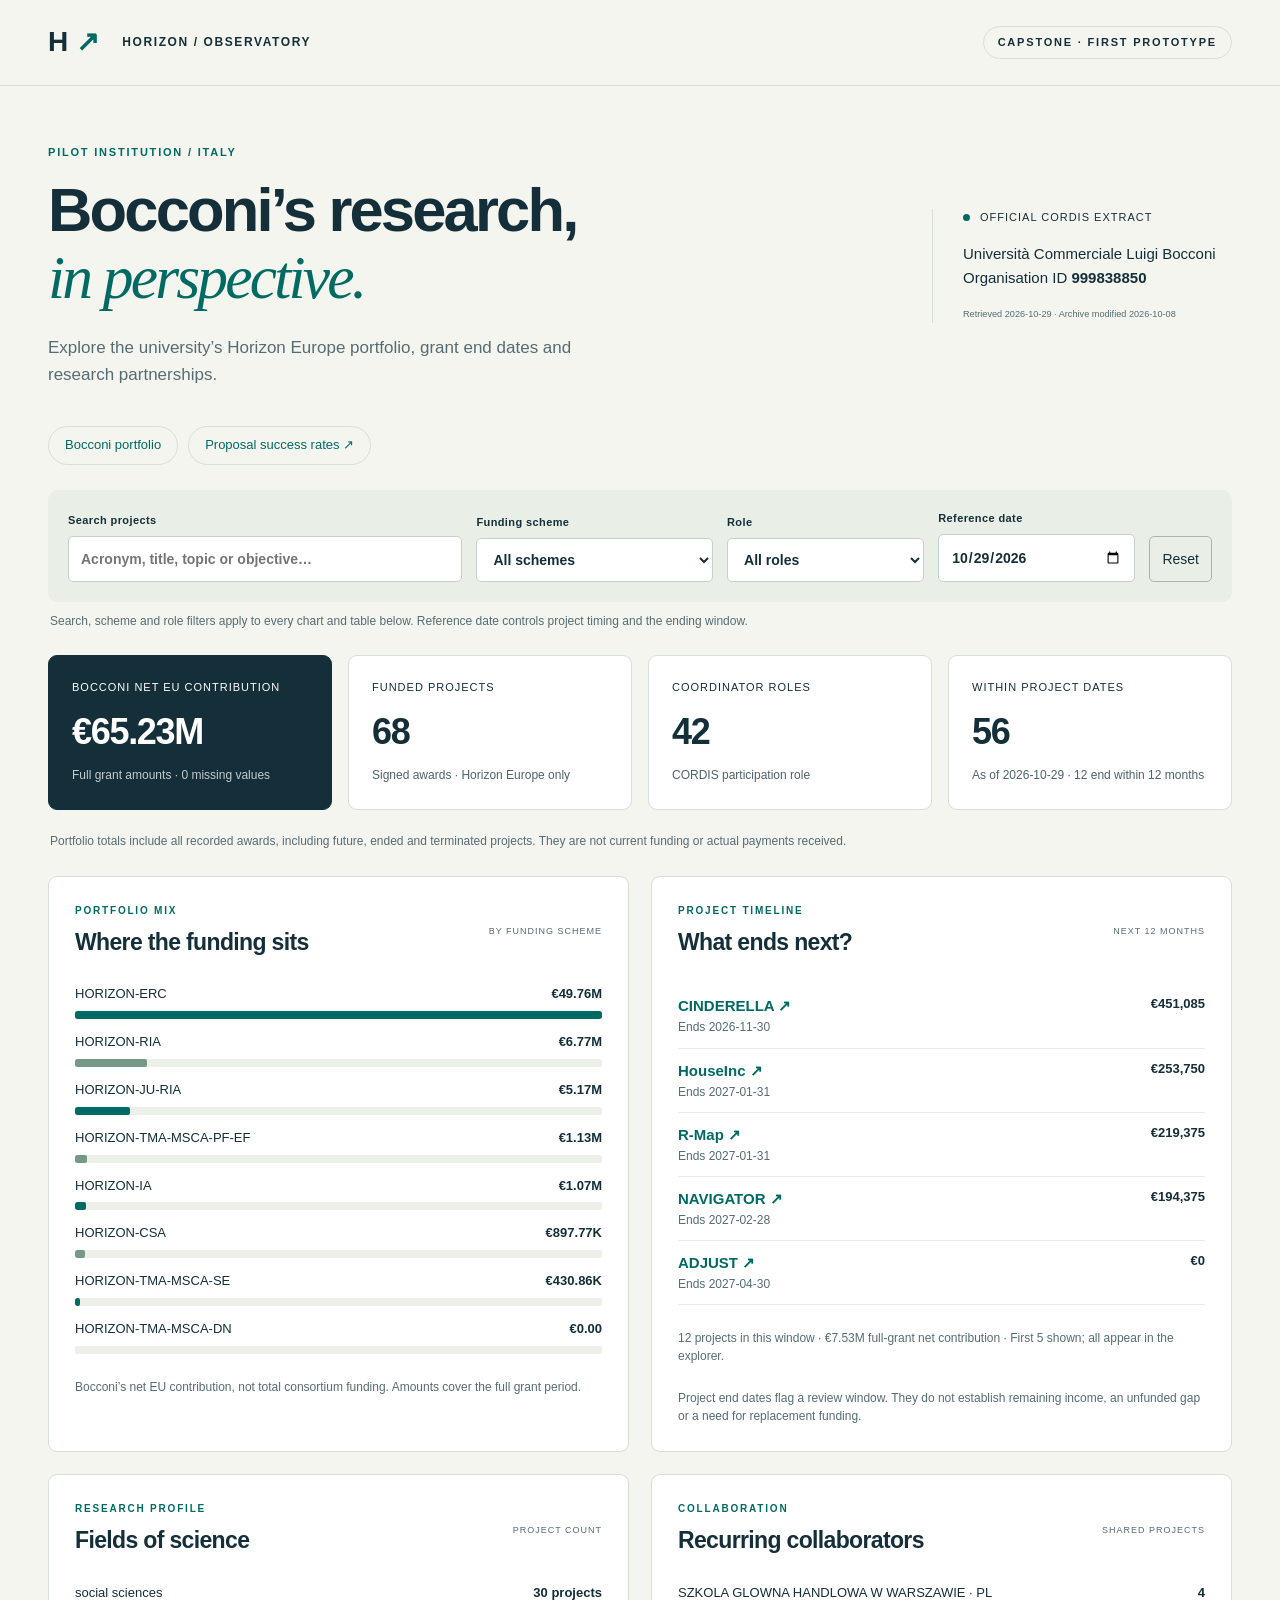
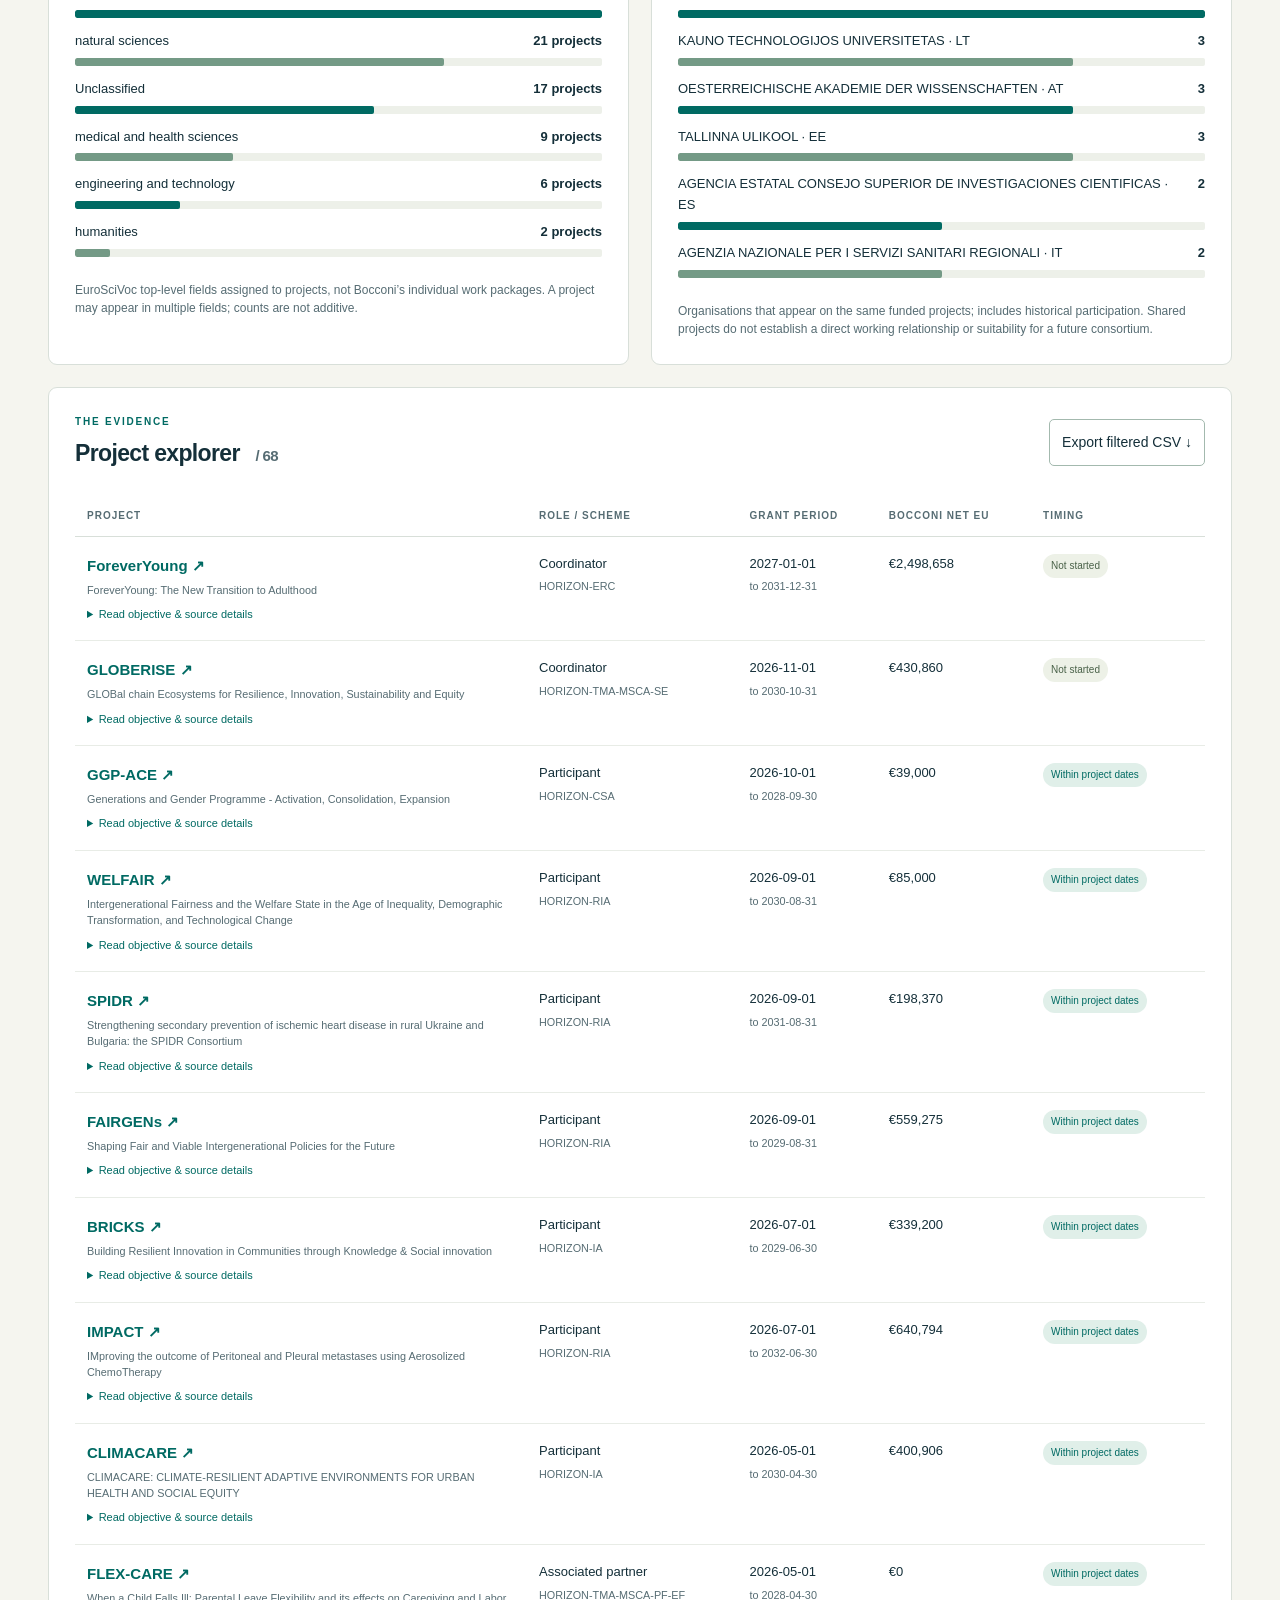
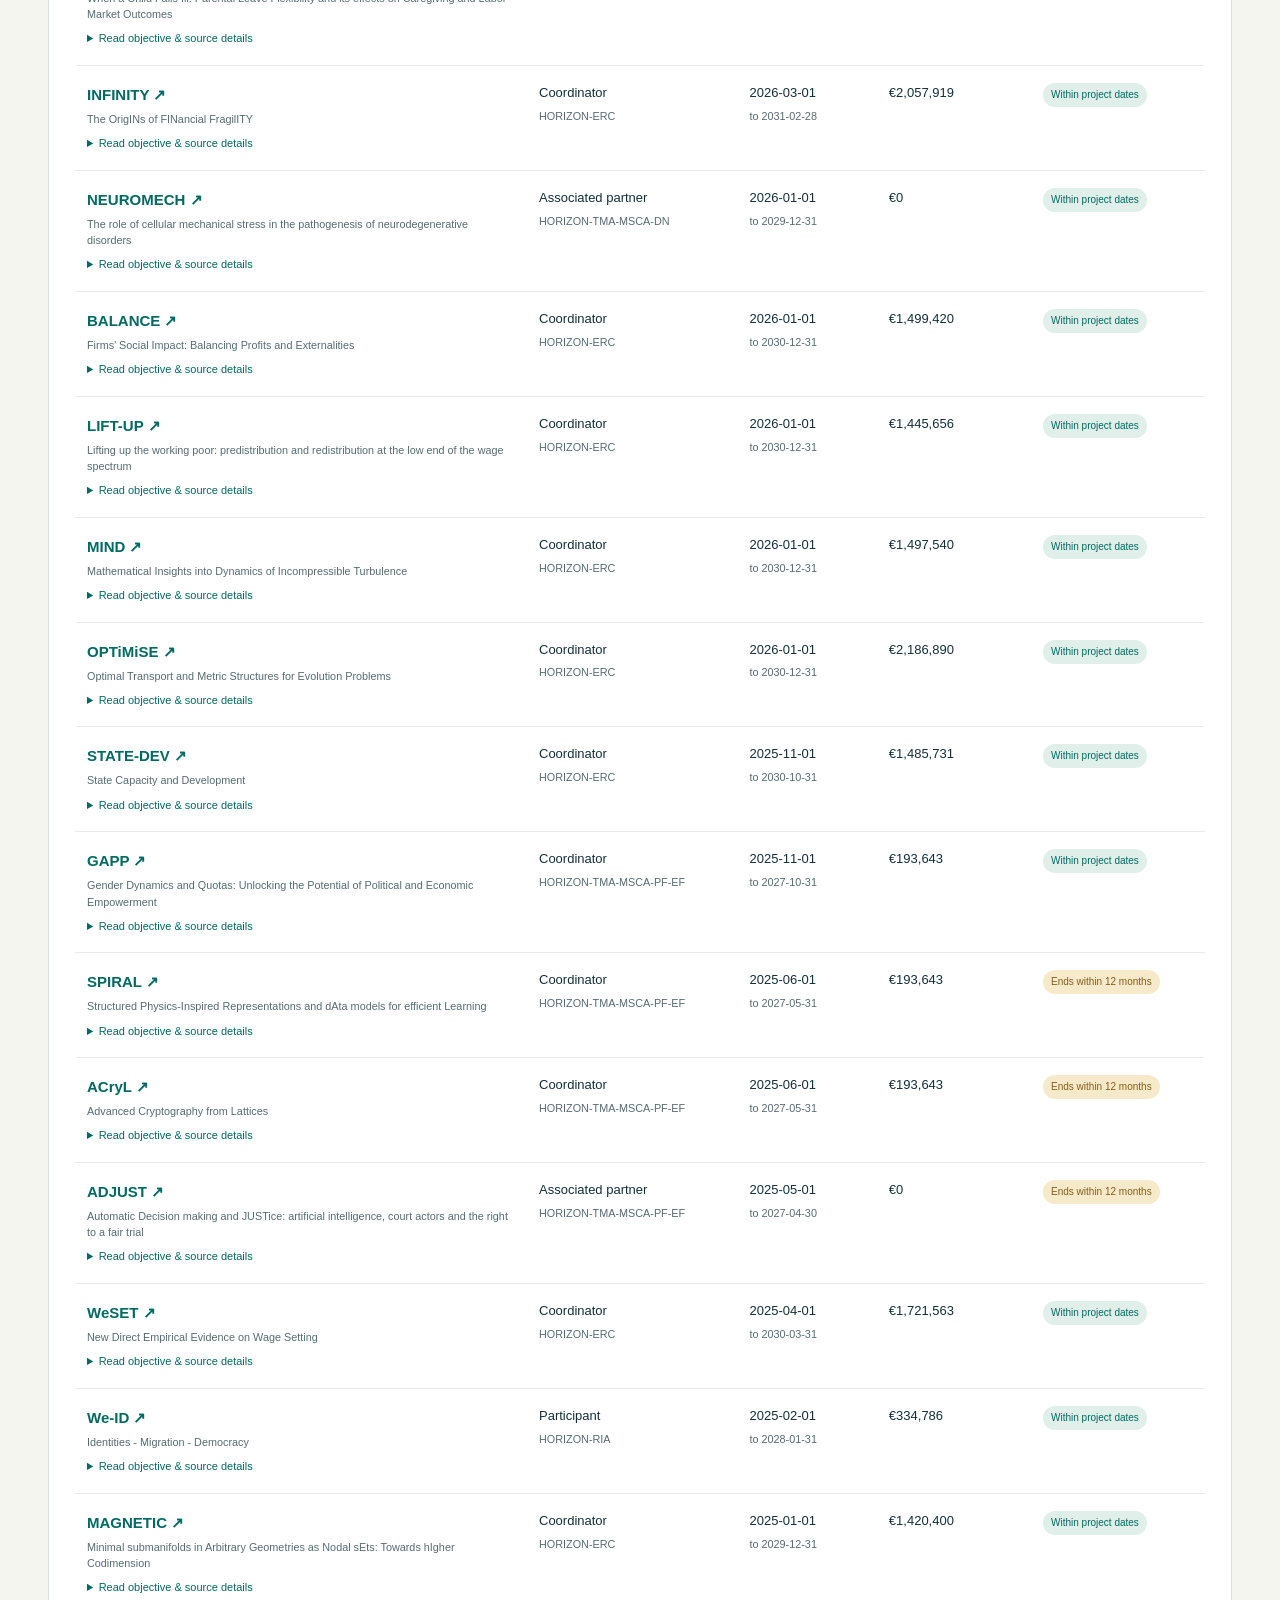
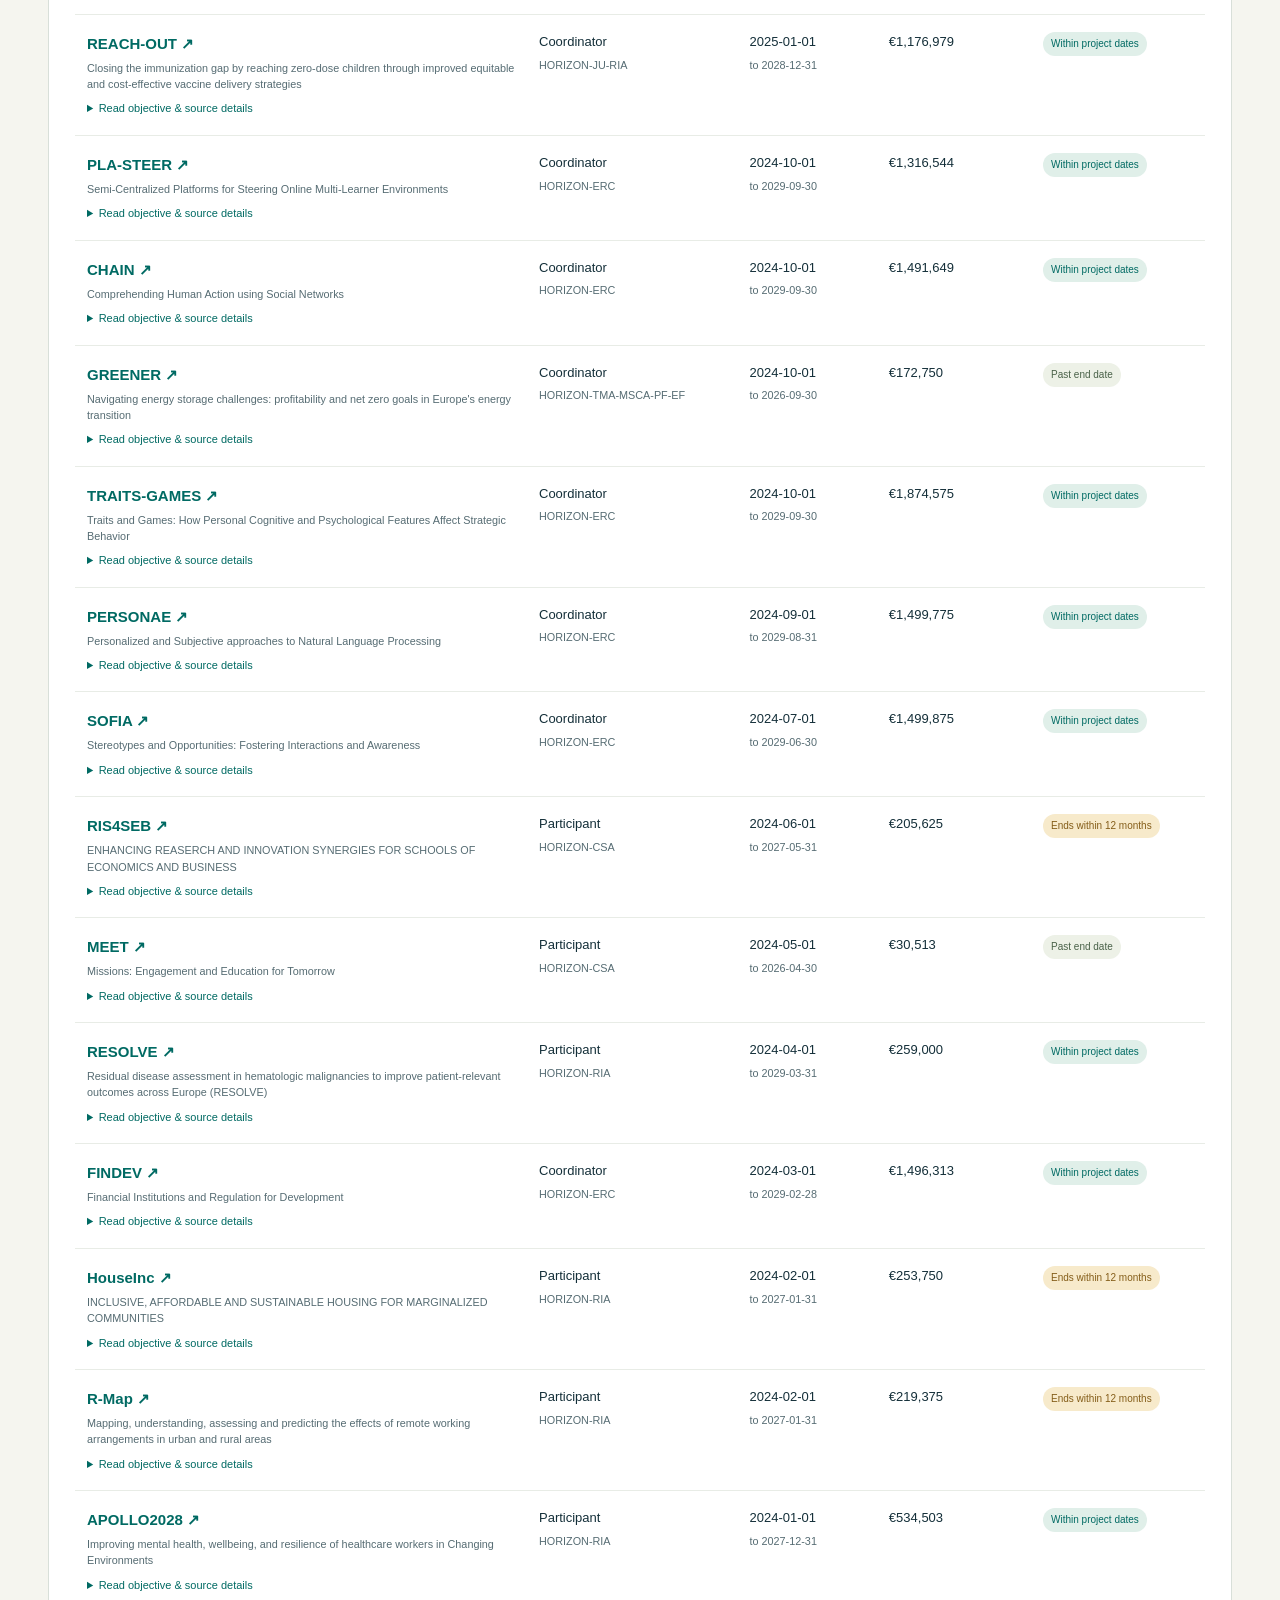
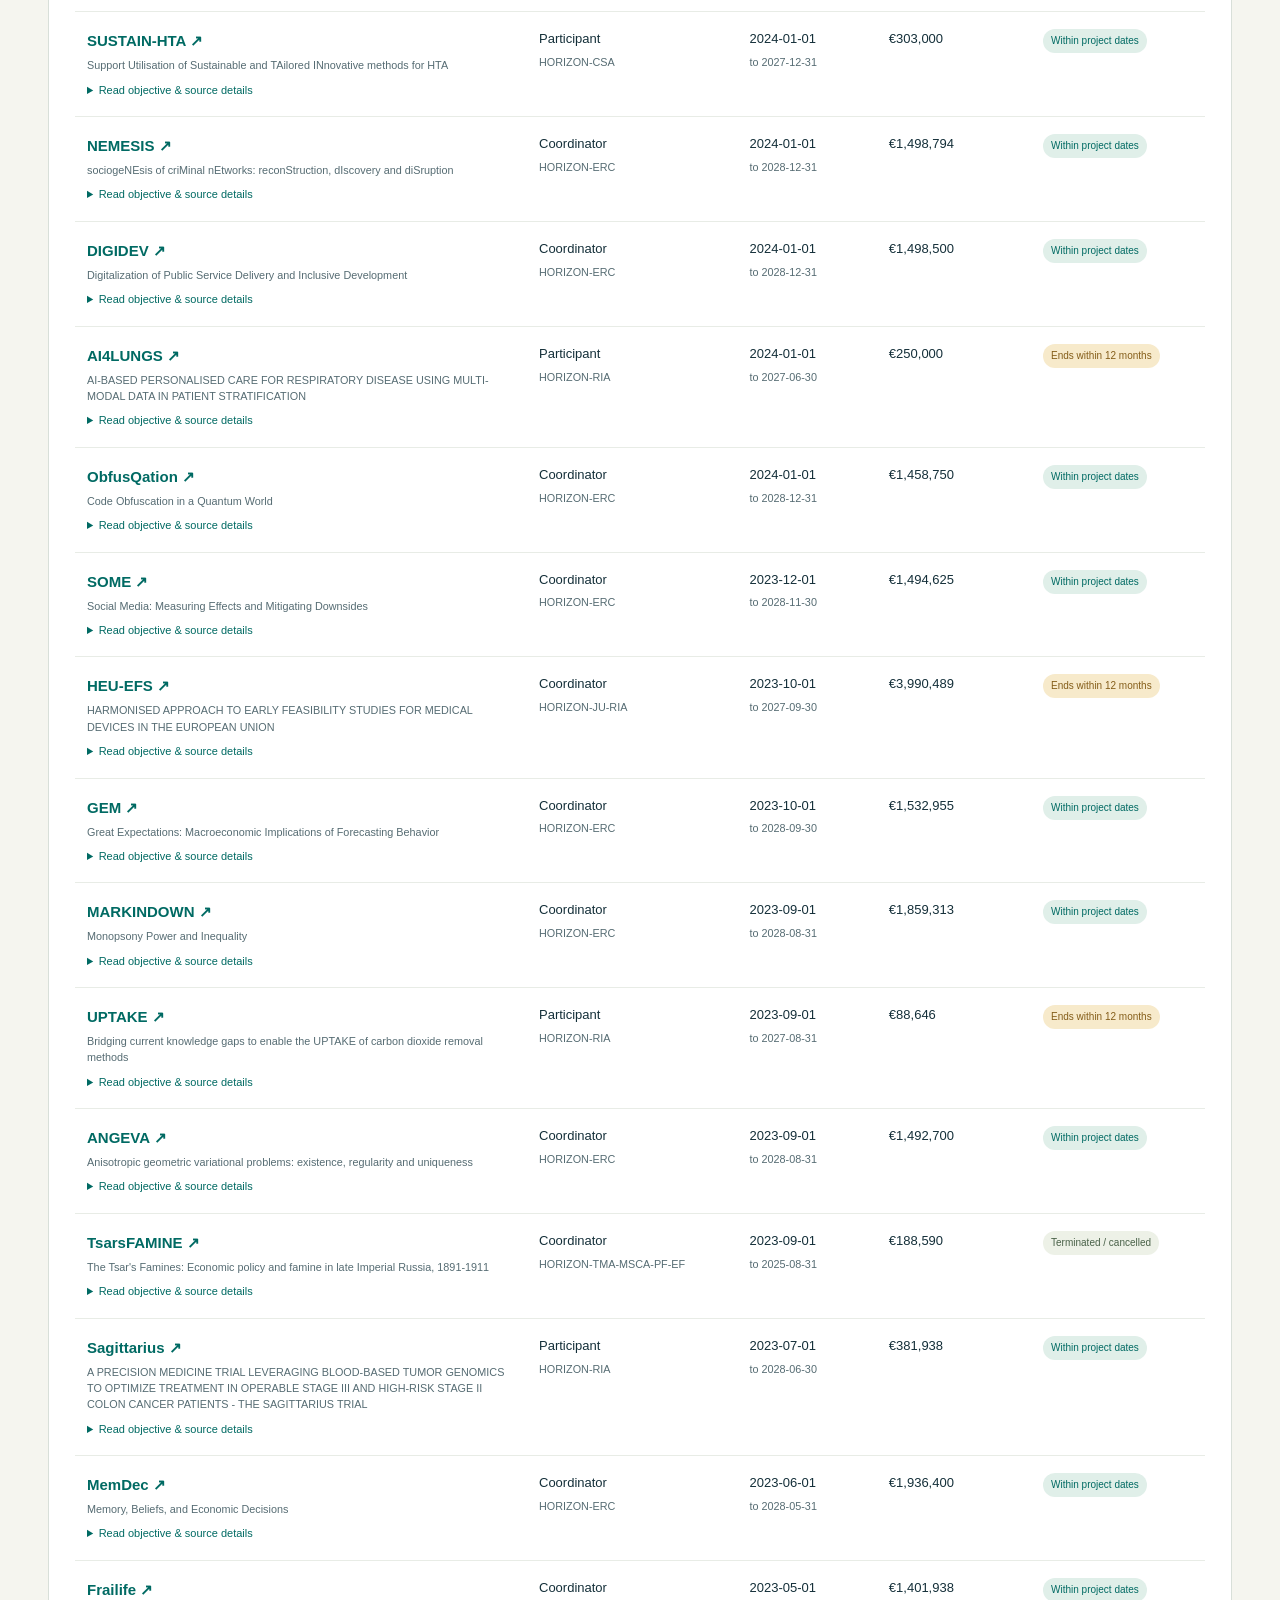
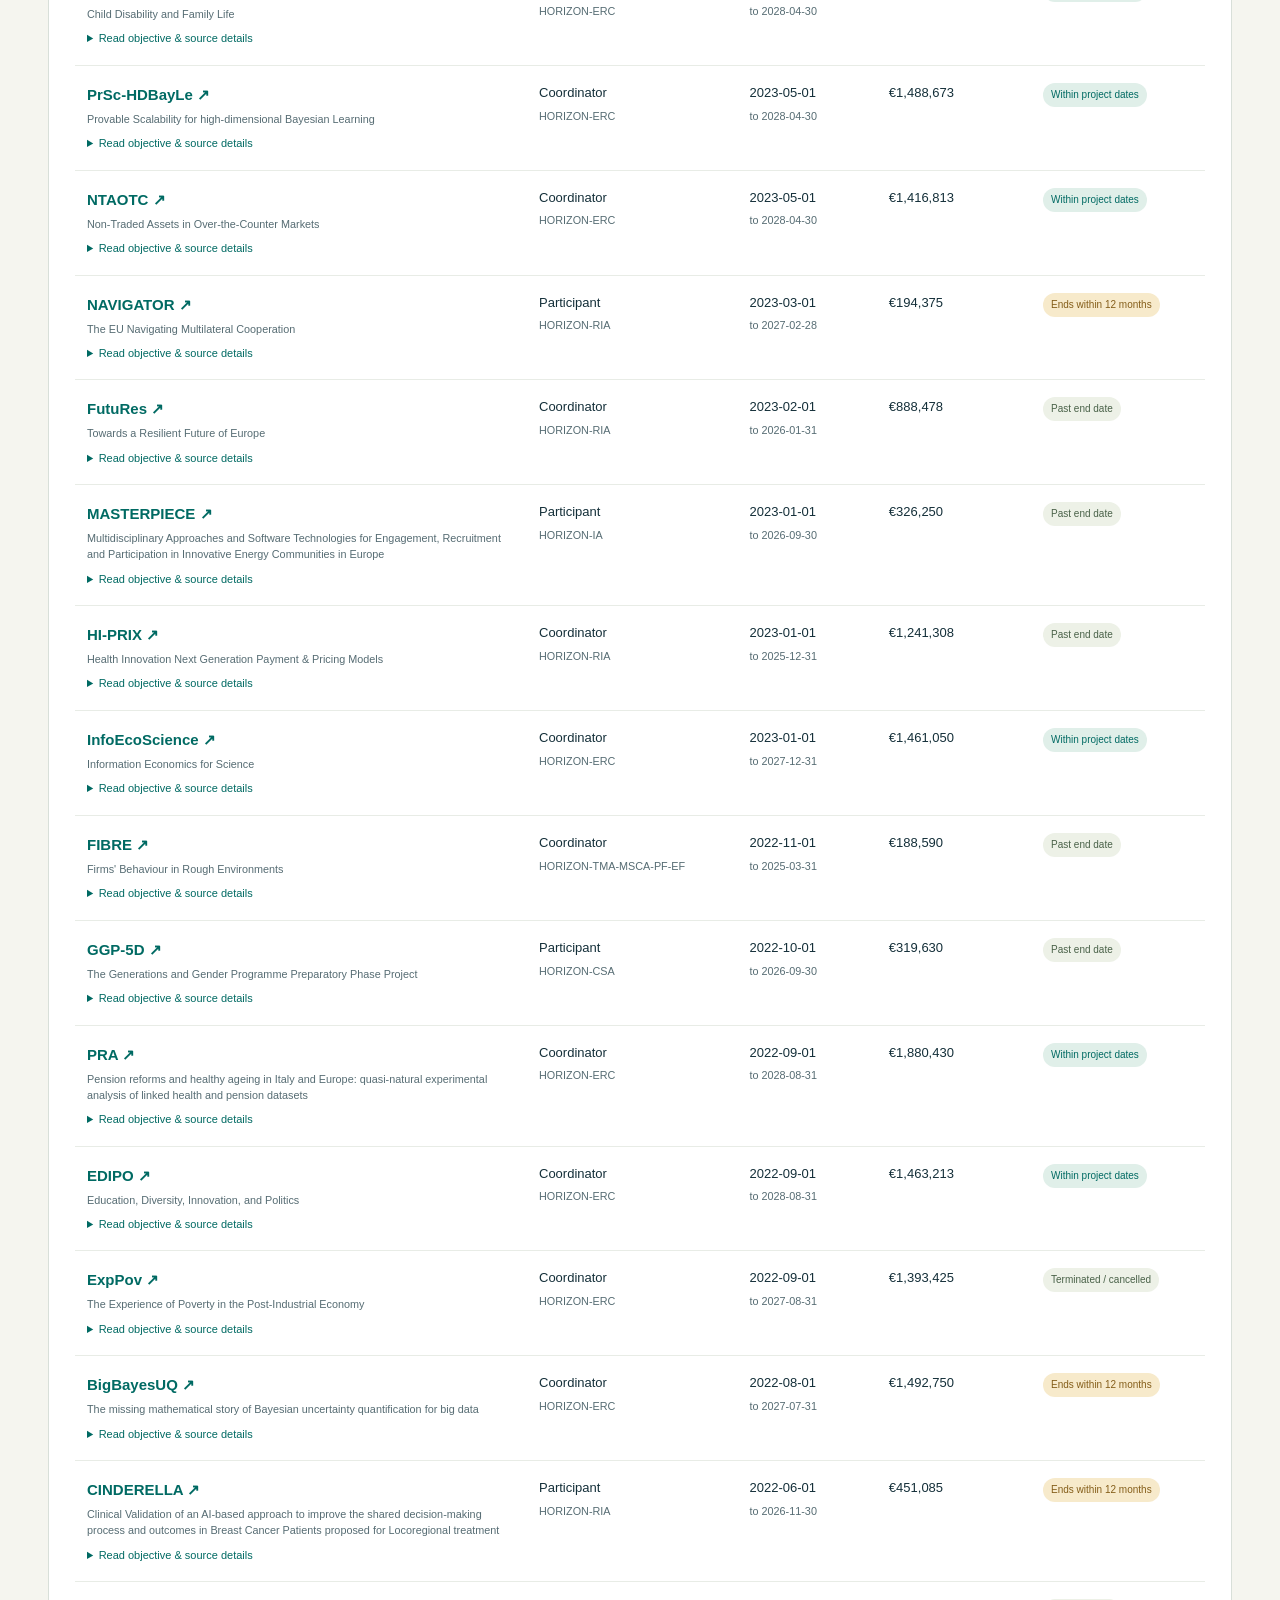
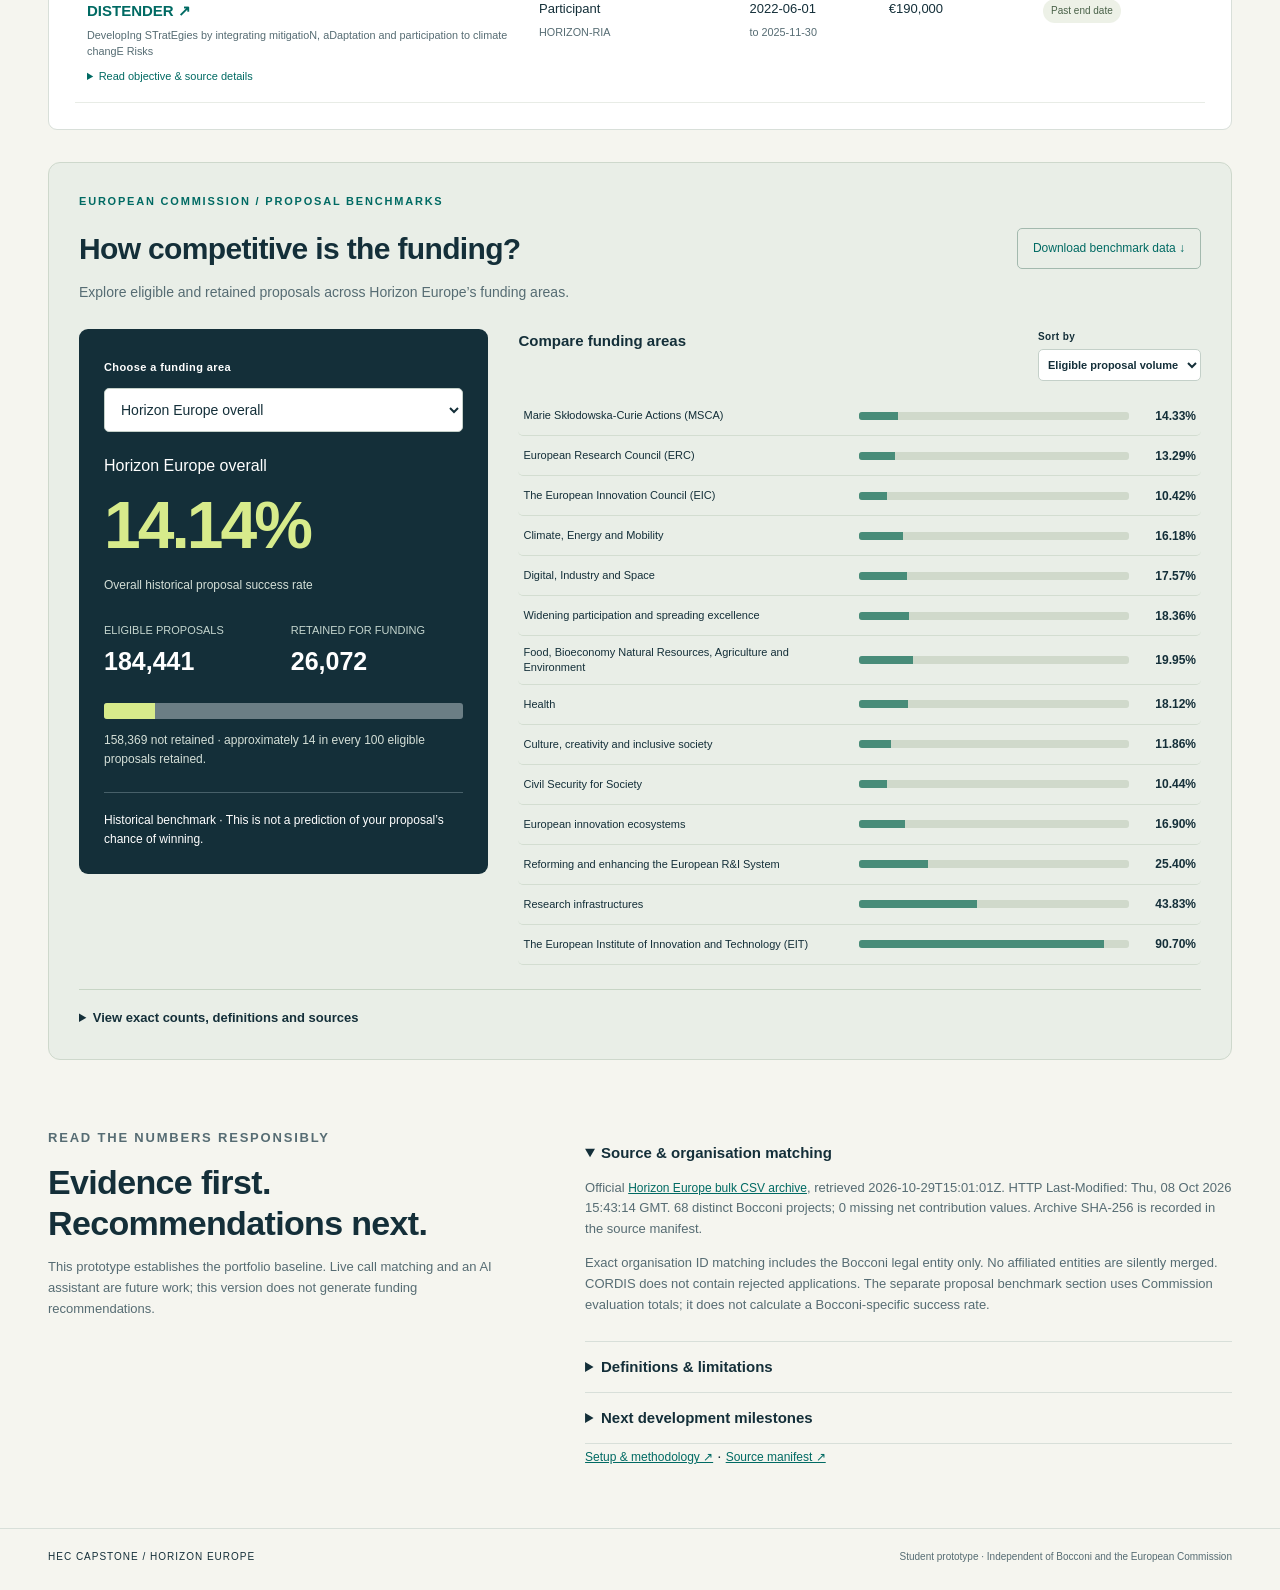
==== index.html @ 03dafbaa "Add Horizon Observatory dashboard and team instructions" ====
<!doctype html>
<html lang="en"><head><meta charset="utf-8"><meta name="viewport" content="width=device-width,initial-scale=1"><title>Bocconi | Horizon portfolio</title><style>:root{--ink:#142f39;--muted:#566c73;--paper:#f5f5ef;--line:#d8dfd9;--teal:#006a63;--lime:#d7eb8b}*{box-sizing:border-box}body{margin:0;background:var(--paper);color:var(--ink);font:15px/1.6 -apple-system,BlinkMacSystemFont,"Segoe UI",sans-serif}header,main,footer{max-width:1440px;margin:auto;padding:0 48px}header{height:86px;display:flex;align-items:center;justify-content:space-between;border-bottom:1px solid var(--line)}a{color:var(--teal)}.brand{text-decoration:none;color:var(--ink);font-size:28px;font-weight:700;display:flex;align-items:center;gap:8px}.brand span{color:var(--teal)}.brand b{font-size:12px;letter-spacing:1.6px;margin-left:15px}.prototype,.eyebrow{font-size:11px;letter-spacing:1.8px;font-weight:650}.prototype{border:1px solid var(--line);border-radius:30px;padding:7px 14px}.intro{display:flex;justify-content:space-between;gap:50px;padding:58px 0 38px;align-items:center}.eyebrow{color:var(--teal);margin:0 0 14px}h1{font-size:clamp(38px,4.8vw,66px);line-height:1.1;letter-spacing:-2.8px;font-weight:550;margin:0}h1 em{font-family:Georgia,serif;font-weight:400;color:var(--teal)}.lede{color:var(--muted);max-width:550px;font-size:17px;margin:22px 0 0}.intro aside{border-left:1px solid var(--line);padding-left:30px;font-size:11px;letter-spacing:1px;min-width:300px}.intro aside p{font-size:15px;letter-spacing:0}.intro aside small{letter-spacing:0;color:var(--muted)}.dot{display:inline-block;width:7px;height:7px;background:var(--teal);border-radius:50%;margin-right:6px}.controls{display:grid;grid-template-columns:2fr 1.2fr 1fr 1fr auto;gap:14px;background:#e9eee7;padding:20px;border-radius:10px;align-items:end}label{font-size:11px;font-weight:650;letter-spacing:.4px}input,select,button{font:inherit;font-size:14px;border:1px solid #c4d0c9;border-radius:5px;background:white;padding:11px 12px;color:var(--ink);min-height:44px}input,select{display:block;width:100%;margin-top:6px}button{cursor:pointer}.secondary{background:transparent;border-color:#a3b9ae}button:hover{background:#dde8d8}input:focus,select:focus,button:focus-visible,a:focus-visible,summary:focus-visible{outline:3px solid #7abeb0;outline-offset:2px}.filter-note,.footnote{font-size:12px;color:var(--muted)}.filter-note{margin:10px 2px 24px}.metrics{display:grid;grid-template-columns:repeat(4,1fr);gap:16px;margin-bottom:22px}.metric{background:white;border:1px solid var(--line);border-radius:9px;padding:23px}.metric:first-child{background:var(--ink);color:white;border-color:var(--ink)}.metric p{font-size:11px;letter-spacing:1px;margin:0;text-transform:uppercase}.metric strong{display:block;font-size:36px;font-weight:550;line-height:1.3;margin:12px 0 7px;letter-spacing:-1.3px}.metric small{font-size:12px;opacity:.75}.grid{display:grid;grid-template-columns:1fr 1fr;gap:22px;margin-bottom:22px}.panel{background:white;border:1px solid var(--line);border-radius:9px;padding:26px}.panel-heading{display:flex;align-items:center;justify-content:space-between;gap:14px;margin-bottom:24px}.panel-heading .eyebrow{margin-bottom:5px;font-size:10px}h2{font-size:23px;letter-spacing:-.65px;font-weight:550;margin:0}.panel-heading>span{font-size:9px;letter-spacing:1px;color:var(--muted)}.bar-row{margin:13px 0}.bar-label{display:flex;justify-content:space-between;gap:20px;font-size:13px;margin-bottom:6px}.bar-label span:first-child{overflow-wrap:anywhere}.track{height:8px;border-radius:2px;background:#edf0e9;overflow:hidden}.fill{height:100%;background:var(--teal);border-radius:2px}.bar-row:nth-child(even) .fill{background:#749a86}.footnote{margin:24px 0 0;line-height:1.5}.expiry{display:grid;grid-template-columns:1fr auto;gap:10px;border-bottom:1px solid #e9ede7;padding:10px 0}.expiry a{font-weight:600;text-decoration:none}.expiry small{display:block;color:var(--muted);font-size:12px}.expiry strong{font-size:13px}.empty{color:var(--muted);padding:20px 0}.project-panel{margin-bottom:32px}.table-scroll{overflow-x:auto}table{border-collapse:collapse;width:100%;text-align:left}th{font-size:10px;letter-spacing:1px;text-transform:uppercase;color:var(--muted);font-weight:600;padding:12px;border-bottom:1px solid var(--line)}td{padding:17px 12px;border-bottom:1px solid #e8ece6;font-size:13px;vertical-align:top}td:first-child{width:40%;min-width:220px}td strong{display:block;font-size:15px}td small{display:block;color:var(--muted);line-height:1.5;margin-top:4px}td a{text-decoration:none}td details{margin-top:8px}td summary{font-size:11px;color:var(--teal);cursor:pointer}td details p{font-size:12px;max-width:650px}td:nth-child(4){white-space:nowrap}.pill{display:inline-block;font-size:10px;padding:4px 8px;border-radius:20px;background:#edf1e7;color:#496148;white-space:nowrap}.pill.current{background:#e0efe9;color:#006a63}.pill.ending{background:#f7eacb;color:#845d19}#count{font-size:15px;color:var(--muted);margin-left:10px}.method{display:grid;grid-template-columns:1fr 1.4fr;gap:75px;padding:20px 0 60px}.method h2{font-size:34px;line-height:1.2}.method p{color:var(--muted);font-size:13px}.method details{border-bottom:1px solid var(--line);padding:13px 0}.method summary{font-weight:600;cursor:pointer}.method a{font-size:12px}footer{border-top:1px solid var(--line);padding-top:20px;padding-bottom:25px;font-size:10px;letter-spacing:1px;display:flex;justify-content:space-between;gap:20px}footer span{letter-spacing:0;color:var(--muted)}@media(max-width:1000px){header,main,footer{padding-left:24px;padding-right:24px}.controls{grid-template-columns:2fr 1fr 1fr}.metrics{grid-template-columns:repeat(2,1fr)}.intro aside{min-width:230px}.panel-heading>span{display:none}}@media(max-width:700px){.intro{display:block;padding-top:35px}.intro aside{margin-top:25px}.grid,.method{grid-template-columns:1fr;gap:20px}.controls{grid-template-columns:1fr 1fr}.controls label:first-child{grid-column:1/-1}.prototype{display:none}.brand b{font-size:10px}.metric{padding:16px}.metric strong{font-size:30px}.panel{padding:20px}footer{display:block}.method{padding-bottom:30px}h1{letter-spacing:-1.6px}}
</style><style>.section-nav{display:flex;gap:10px;margin:0 0 25px}.section-nav a{font-size:13px;text-decoration:none;border:1px solid var(--line);padding:8px 16px;border-radius:30px}.section-nav a:hover{background:#e0e9df}.benchmark-section{scroll-margin-top:20px;margin:0 0 48px;padding:30px;background:#e9eee7;border:1px solid #ced8cc;border-radius:12px}.benchmark-title{display:flex;justify-content:space-between;gap:25px;align-items:center;margin-bottom:26px}.benchmark-title h2{font-size:30px}.benchmark-title p:not(.eyebrow){color:var(--muted);font-size:14px;margin:8px 0 0}.download-link{display:inline-block;padding:10px 15px;border-radius:5px;border:1px solid #a3b9ae;text-decoration:none;white-space:nowrap;font-size:12px}.benchmark-layout{display:grid;grid-template-columns:minmax(270px,.9fr) minmax(0,1.5fr);gap:30px}.benchmark-detail{padding:25px;background:var(--ink);color:white;border-radius:9px;align-self:start}.benchmark-detail select{margin:10px 0 22px}.benchmark-detail h3{font-size:16px;font-weight:500;line-height:1.5;margin:10px 0}.benchmark-rate{display:block;font-size:66px;line-height:1.15;letter-spacing:-3px;font-weight:550;color:var(--lime)}.benchmark-baseline{font-size:12px;color:#d4dfd7}.benchmark-counts{display:grid;grid-template-columns:1fr 1fr;gap:14px;margin-top:22px}.benchmark-counts span{font-size:11px;color:#c5d6cf}.benchmark-counts strong{display:block;color:white;font-size:25px;font-weight:550}.benchmark-track{height:16px;background:#6b7e85;border-radius:3px;overflow:hidden;margin-top:22px}.benchmark-track span{display:block;height:100%;background:var(--lime)}.benchmark-caption{font-size:12px;color:#d4dfd7}.benchmark-caution{font-size:12px;border-top:1px solid #476069;padding-top:18px;margin:22px 0 0;line-height:1.6}.benchmark-special{font-size:12px;padding:12px;background:#36505a;border-radius:5px;color:#f5e7bb}.benchmark-chart-title{display:flex;justify-content:space-between;align-items:start;gap:15px;margin-bottom:15px}.benchmark-chart-title h3{font-size:15px;margin:0}.benchmark-chart-title label{font-size:10px}.benchmark-chart-title select{font-size:11px;min-height:32px;padding:5px;margin:4px 0 0}.benchmark-row{display:grid;grid-template-columns:minmax(150px,1.2fr) minmax(70px,1fr) 55px;gap:12px;width:100%;text-align:left;border:0;border-bottom:1px solid #d3ddd1;background:transparent;padding:9px 5px;min-height:40px;font-size:11px;line-height:1.35;align-items:center}.benchmark-row:hover,.benchmark-row.selected{background:#dce7d3}.benchmark-row.selected .benchmark-mini-track i{background:#133e46}.benchmark-mini-track{height:8px;background:#d0d9cb;border-radius:3px;overflow:hidden}.benchmark-mini-track i{display:block;height:100%;background:#488c79}.benchmark-row strong{text-align:right;font-size:12px}.benchmark-evidence{margin-top:24px;border-top:1px solid #c7d5c5;padding-top:18px}.benchmark-evidence summary{cursor:pointer;font-size:13px;font-weight:600}.benchmark-evidence p{font-size:12px;color:var(--muted)}.benchmark-evidence table{margin:16px 0;background:#f7f8f2}.benchmark-evidence td:first-child{width:auto;min-width:180px}.benchmark-evidence td,.benchmark-evidence th{padding:10px;font-size:11px}.benchmark-evidence td:not(:first-child){white-space:nowrap}.benchmark-empty{padding:15px;font-size:13px}@media(max-width:850px){.benchmark-layout{grid-template-columns:1fr}.benchmark-title{align-items:start;flex-direction:column}.benchmark-detail{max-width:none}.benchmark-rate{font-size:56px}.benchmark-section{padding:22px}.benchmark-title h2{font-size:26px}}@media(max-width:450px){.benchmark-row{grid-template-columns:minmax(100px,1.3fr) minmax(40px,1fr) 48px;gap:7px;font-size:10px}.benchmark-chart-title{flex-direction:column}.benchmark-section{padding:16px}}
</style></head>
<body><header><a class="brand" href="#">H<span>↗</span> <b>HORIZON / OBSERVATORY</b></a><span class="prototype">CAPSTONE · FIRST PROTOTYPE</span></header>
<main><section class="intro"><div><p class="eyebrow">PILOT INSTITUTION / ITALY</p><h1>Bocconi’s research,<br><em>in perspective.</em></h1><p class="lede">Explore the university’s Horizon Europe portfolio, grant end dates and research partnerships.</p></div><aside><span class="dot"></span> OFFICIAL CORDIS EXTRACT<p>Università Commerciale Luigi Bocconi<br>Organisation ID <strong>999838850</strong></p><small id="snapshot"></small></aside></section>
<nav class="section-nav" aria-label="Dashboard sections"><a href="#portfolio">Bocconi portfolio</a><a href="#success-rates">Proposal success rates ↗</a></nav>
<section id="portfolio" class="controls" aria-label="Portfolio filters"><label>Search projects<input id="search" type="search" placeholder="Acronym, title, topic or objective…"></label><label>Funding scheme<select id="scheme"><option value="">All schemes</option></select></label><label>Role<select id="role"><option value="">All roles</option><option value="coordinator">Coordinator</option><option value="participant">Participant</option><option value="associatedPartner">Associated partner</option></select></label><label>Reference date<input type="date" id="asof" value="2026-10-29"></label><button id="reset" class="secondary">Reset</button></section>
<p class="filter-note">Search, scheme and role filters apply to every chart and table below. Reference date controls project timing and the ending window.</p>
<section class="metrics" id="metrics" aria-live="polite"></section><p class="filter-note">Portfolio totals include all recorded awards, including future, ended and terminated projects. They are not current funding or actual payments received.</p>
<section class="grid"><article class="panel"><div class="panel-heading"><div><p class="eyebrow">PORTFOLIO MIX</p><h2>Where the funding sits</h2></div><span>BY FUNDING SCHEME</span></div><div id="schemes"></div><p class="footnote">Bocconi’s net EU contribution, not total consortium funding. Amounts cover the full grant period.</p></article><article class="panel"><div class="panel-heading"><div><p class="eyebrow">PROJECT TIMELINE</p><h2>What ends next?</h2></div><span>NEXT 12 MONTHS</span></div><div id="expiries"></div><p class="footnote">Project end dates flag a review window. They do not establish remaining income, an unfunded gap or a need for replacement funding.</p></article></section>
<section class="grid"><article class="panel"><div class="panel-heading"><div><p class="eyebrow">RESEARCH PROFILE</p><h2>Fields of science</h2></div><span>PROJECT COUNT</span></div><div id="themes"></div><p class="footnote">EuroSciVoc top-level fields assigned to projects, not Bocconi’s individual work packages. A project may appear in multiple fields; counts are not additive.</p></article><article class="panel"><div class="panel-heading"><div><p class="eyebrow">COLLABORATION</p><h2>Recurring collaborators</h2></div><span>SHARED PROJECTS</span></div><div id="partners"></div><p class="footnote">Organisations that appear on the same funded projects; includes historical participation. Shared projects do not establish a direct working relationship or suitability for a future consortium.</p></article></section>
<section class="panel project-panel"><div class="panel-heading"><div><p class="eyebrow">THE EVIDENCE</p><h2>Project explorer <span id="count"></span></h2></div><button id="download" class="secondary">Export filtered CSV ↓</button></div><div class="table-scroll"><table><thead><tr><th>Project</th><th>Role / scheme</th><th>Grant period</th><th>Bocconi net EU</th><th>Timing</th></tr></thead><tbody id="projects"></tbody></table></div></section>
<section id="success-rates" class="benchmark-section" aria-labelledby="benchmark-heading">
 <div class="benchmark-title"><div><p class="eyebrow">EUROPEAN COMMISSION / PROPOSAL BENCHMARKS</p><h2 id="benchmark-heading">How competitive is the funding?</h2><p>Explore eligible and retained proposals across Horizon Europe’s funding areas.</p></div><a class="secondary download-link" href="data/proposal-benchmarks.csv" download>Download benchmark data ↓</a></div>
 <div class="benchmark-layout"><div class="benchmark-detail">
  <label for="benchmark-area">Choose a funding area</label><select id="benchmark-area"><option value="overall">Horizon Europe overall</option></select>
  <div id="benchmark-summary" aria-live="polite"></div>
  <p class="benchmark-caution">Historical benchmark · This is not a prediction of your proposal’s chance of winning.</p>
 </div><div class="benchmark-comparison"><div class="benchmark-chart-title"><h3>Compare funding areas</h3><label>Sort by <select id="benchmark-sort"><option value="volume">Eligible proposal volume</option><option value="rate">Success rate</option><option value="name">Name</option></select></label></div><div id="benchmark-bars"></div></div></div>
 <details class="benchmark-evidence"><summary>View exact counts, definitions and sources</summary><div class="table-scroll"><table><thead><tr><th>Funding area</th><th>Eligible proposals</th><th>Retained proposals</th><th>Not retained</th><th>Success rate</th></tr></thead><tbody id="benchmark-table"></tbody></table></div><p><b>Calculation:</b> retained proposals ÷ eligible proposals × 100. Overall uses the total counts; it is not an average of the area percentages. “Retained” means MAIN / mainlisted for funding after evaluation, rather than a signed grant. “Eligible” excludes ineligible, inadmissible, duplicate and withdrawn proposals and proposals without evaluation results.</p><p>Organisation applications are different from proposals: one consortium proposal may contain several organisation applications. We use proposals consistently for both numerator and denominator.</p><p><b>Snapshot:</b> retrieved 16 November 2026 from the Commission’s R&amp;I Proposals dashboard, Programme = HORIZON EUROPE, with no other selections. The export does not specify its underlying data cutoff. This is a saved snapshot, not a live feed, and it differs from the Bocconi portfolio’s October snapshot.</p><p>EIC includes proposal resubmissions. EIT has data availability gaps and only 43 eligible proposals in this snapshot. Funding areas differ in eligibility, evaluation and funding mechanisms, so a higher rate does not mean a call is suitable or easier for a specific applicant. ERC here combines its grant types; it is not an ERC Consolidator-specific rate.</p><p><a id="benchmark-source" target="_blank" rel="noopener">Commission dashboard ↗</a> · <a id="benchmark-glossary" target="_blank" rel="noopener">Official glossary ↗</a> · <a href="data/horizon-proposals-source.xlsx" download>Original chart export ↓</a> · <a href="data/proposal-benchmarks.json">Documented dataset ↗</a></p></details>
</section>

<section class="method"><div><p class="eyebrow">READ THE NUMBERS RESPONSIBLY</p><h2>Evidence first.<br>Recommendations next.</h2><p>This prototype establishes the portfolio baseline. Live call matching and an AI assistant are future work; this version does not generate funding recommendations.</p></div><div><details open><summary>Source & organisation matching</summary><p id="source-info"></p><p>Exact organisation ID matching includes the Bocconi legal entity only. No affiliated entities are silently merged. CORDIS does not contain rejected applications. The separate proposal benchmark section uses Commission evaluation totals; it does not calculate a Bocconi-specific success rate.</p></details><details><summary>Definitions & limitations</summary><p>Funding is the sum of participant-level <code>netEcContribution</code>; zero is retained and missing values are reported separately. Coordinator counts use CORDIS roles. “Within project dates” means the reference date falls between start and end, excluding CORDIS terminated/cancelled projects and ended Bocconi participations. It is not confirmation of current project activity.</p><p>No annual cash flow is inferred from full-grant contributions. Ending-window amounts are full contributions of those grants, not funds remaining or money lost. CORDIS is a monthly snapshot and can differ from live project pages.</p></details><details><summary>Next development milestones</summary><p>Validate the baseline with a university funding adviser. Add open calls from the Funding & Tenders Portal, explainable matching rules and eligibility checks. Add an assistant that cites evidence and uses calculations performed by code.</p></details><a href="README.md">Setup & methodology ↗</a> · <a href="data/source-manifest.json">Source manifest ↗</a></div></section>
</main><footer>HEC CAPSTONE / HORIZON EUROPE <span>Student prototype · Independent of Bocconi and the European Commission</span></footer><script>window.PORTFOLIO = {"metadata": {"institution": "Università Commerciale Luigi Bocconi", "organisationID": "999838850", "source": "https://cordis.europa.eu/data/cordis-HORIZONprojects-csv.zip", "retrievedUTC": "2026-10-29T15:01:01Z", "httpLastModified": "Thu, 08 Oct 2026 15:43:14 GMT", "archiveSHA256": "b9919057b77e897a884bbbd82005db1e25defd56f7c7be9e97d6ef9495ace6c4", "archiveProjectFileTimestamp": [2026, 10, 5, 19, 41, 44], "nameMatches": {"999838850 | UNIVERSITA COMMERCIALE LUIGI BOCCONI": 68}, "projectCount": 68, "missingNetContributions": 0, "nameMatchOutsidePIC": [], "csvRepairs": [{"file": "project.csv", "projectID": "101136502", "repair": "Rejoined unescaped objective semicolons; validated trailing date, RCN and DOI."}]}, "projects": [{"id": "101267032", "acronym": "ForeverYoung", "title": "ForeverYoung: The New Transition to Adulthood", "start": "2027-01-01", "end": "2031-12-31", "sourceStatus": "SIGNED", "role": "coordinator", "participationEnded": false, "bocconiEU": 2498658.0, "bocconiGrossEU": 2498658.0, "consortiumEU": 2498658.0, "scheme": "HORIZON-ERC", "topics": "ERC-2025-ADG", "topicTitles": ["ERC ADVANCED GRANTS"], "sciencePaths": ["social sciences/economics and business/business and management/employment", "social sciences/sociology/demography"], "objective": "The transition to adulthood (T2A) has long been defined through milestones such as leaving home, forming a union, parenthood, completing education, and stable employment. These markers are increasingly delayed or renounced, and no longer capture how youth themselves understand adulthood. Today’s youth cohorts face unprecedented realities: social lives shaped by social media and AI; youth as a demographic minority; growing dependence on intergenerational transfers; and escalating housing and cost-of-living pressures.ForeverYoung redefines adulthood as a negotiated status shaped by perceptions, peer norms, and structural constraints. Grounded in the Theory of Planned Behaviour, Emerging Adulthood, and life-course perspectives, it has four objectives: (1) develop new measures of youth conceptions of adulthood, (2) analyse how digital influence, demographic marginality, intergenerational transfers, and housing costs shape these views, (3) link perceptions to prospective behaviours, and (4) build the first AI-augmented agent-based model (AI-ABM) simulating youth transitions as deliberative processes under real-world constraints.Methods span four work packages: WP1 maps contemporary T2A patterns using international surveys; WP2 conducts human-led and AI-enhanced interviews; WP3 uses conjoint/vignette surveys to identify trade-offs; and WP4 develops the AI-ABM, where generative agents deliberate like young adults and explore counterfactual policy scenarios.ForeverYoung moves beyond static milestone models to dynamic, psychologically plausible simulations of youth transitions. It pioneers the scaling of qualitative insights through AI interviewers and generative agents, embedding structural constraints for cross-national comparison and counterfactual analysis. The project advances theory in demography and computational social science, delivers insights for ageing societies, inequality, and intergenerational fairness, and informs EU and international youth strategies.", "updated": "2026-09-17 10:03:18", "url": "https://cordis.europa.eu/project/id/101267032"}, {"id": "101299924", "acronym": "GLOBERISE", "title": "GLOBal chain Ecosystems for Resilience, Innovation, Sustainability and Equity", "start": "2026-11-01", "end": "2030-10-31", "sourceStatus": "SIGNED", "role": "coordinator", "participationEnded": false, "bocconiEU": 430860.0, "bocconiGrossEU": 430860.0, "consortiumEU": 1487970.0, "scheme": "HORIZON-TMA-MSCA-SE", "topics": "HORIZON-MSCA-2025-SE-01-01", "topicTitles": ["MSCA Staff Exchanges 2025"], "sciencePaths": ["social sciences/economics and business/business and management/employment", "social sciences/economics and business/economics/sustainable economy", "social sciences/sociology/governance"], "objective": "GlobeRISE project addresses the urgent need to reinforce the resilience, sustainability, and inclusiveness of Global Value Chains (GVCs) through an interdisciplinary, intersectoral, and international approach. By combining AI-based modelling, empirical validation, and policy design, the project develops actionable strategies to enhance supply chain resilience, foster circular economy practices, and strengthen industrial competitiveness. The research analyses how economic, digital, environmental, and geopolitical shocks reshape global trade structures, using advanced predictive analytics and digital twin simulations to identify vulnerabilities and support adaptive responses. AI-driven stress-testing frameworks provide real-time insights into disruption patterns and recovery capacity, guiding decision-making for firms and policymakers. At the governance level, GlobeRISE advances evidence-based models integrating environmental, trade, and industrial policies to promote equitable and sustainable GVCs. Workforce adaptability is addressed through AI-enabled skills assessment and matching tools aligning education, training, and employment strategies with the evolving needs of key industrial sectors. Sector-specific pilots operationalise low-carbon technologies and circular economy models, demonstrating scalable pathways for decarbonisation, resource efficiency, and sustainable trade. Stakeholder engagement ensures effective knowledge transfer across academia, industry, and policymaking communities, maximising the project’s scientific, economic, and societal impact. Aligning with the EU’s Green Deal, Digital Decade, Critical Raw Materials Act, and Global Gateway Strategy, GlobeRISE contributes to building data-driven, sustainable, and inclusive GVC ecosystems that reinforce Europe’s strategic autonomy and global leadership in green and digital transitions.", "updated": "2026-09-09 07:24:21", "url": "https://cordis.europa.eu/project/id/101299924"}, {"id": "101288022", "acronym": "GGP-ACE", "title": "Generations and Gender Programme - Activation, Consolidation, Expansion", "start": "2026-10-01", "end": "2028-09-30", "sourceStatus": "SIGNED", "role": "participant", "participationEnded": false, "bocconiEU": 39000.0, "bocconiGrossEU": 39000.0, "consortiumEU": 1498215.14, "scheme": "HORIZON-CSA", "topics": "HORIZON-INFRA-2025-01-DEV-02", "topicTitles": ["Early phase implementation of ESFRI Projects that entered the ESFRI Roadmap in 2021"], "sciencePaths": [], "objective": "Demographic change poses major societal and policy challenges, yet reliable and comparable data to study its causes and consequences remain scarce and fragmented. The Generations and Gender Programme (GGP) provides unique longitudinal and cross-national survey data on family dynamics, fertility, ageing, intergenerational relations, and migration. Building on its success in more than 30 countries worldwide, the EU-funded GGP-ACE project will advance the transition of GGP into a permanent European Research Infrastructure Consortium (GGP-ERIC), supported by at least eight founding members. The project will activate an operation-ready Central Hub, and implement the governance, legal, and financial frameworks necessary for long-term sustainability. It will also consolidate methodological and technical standards, strengthen interoperability with other European research infrastructures, and expand membership and partnerships globally. By doing so, GGP-ACE will ensure that GGP becomes the leading infrastructure for high-quality, cross-national demographic and family research, providing open and FAIR data to researchers, policymakers, and societal stakeholders in Europe and beyond.", "updated": "2026-09-18 02:46:23", "url": "https://cordis.europa.eu/project/id/101288022"}, {"id": "101290378", "acronym": "WELFAIR", "title": "Intergenerational Fairness and the Welfare State in the Age of Inequality, Demographic Transformation, and Technological Change", "start": "2026-09-01", "end": "2030-08-31", "sourceStatus": "SIGNED", "role": "participant", "participationEnded": false, "bocconiEU": 85000.0, "bocconiGrossEU": 85000.0, "consortiumEU": 3979295.22, "scheme": "HORIZON-RIA", "topics": "HORIZON-CL2-2025-01-TRANSFO-10", "topicTitles": ["Intergenerational fairness in the context of demographic change in the EU"], "sciencePaths": [], "objective": "WELFAIR addresses the urgent challenge of intergenerational fairness (IF) in a Europe shaped by inequality, technological disruption and demographic change. Currently, policymakers lack a convincing conceptual foundation of IF, a reliable empirical basis for measuring IF, and comprehensive policy solutions.To fill this gap, WELFAIR creates a new conceptual framework that grounds fairness in the capability approach and the notion of de-clustering disadvantages over the life-course. Building on this, WELFAIR constructs an intersectional indicator of IF that enables transparent, multidimensional comparisons across countries and social groups. On this basis, WELFAIR undertakes a comprehensive analysis of how inequality, technological change and demographic pressures combine to shape fairness outcomes across cohorts and over the life-course, showing where opportunities are created and where vulnerabilities accumulate. Finally, WELFAIR develops a coherent policy framework based on the social investment approach that integrates these findings into stock, flow and buffer policy packages, providing policymakers with actionable reform strategies tailored to diverse national contexts.WELFAIR delivers a unique suite of outputs: novel comparative datasets and indicators; stress-testing tools to evaluate reforms under different macroeconomic scenarios; and a Social Investment Action Plan that demonstrates how European welfare states can renew solidarity between generations. Through citizen deliberation and structured co-creation with policymakers and social partners, the project ensures that its proposals are not only scientifically rigorous but also socially legitimate and institutionally relevant.With this integrated approach, WELFAIR provides tools, data, and policy solutions that strengthen social and economic resilience and sustainability and boost inclusive growth while reducing vulnerabilities in an effort to safeguard IF.", "updated": "2026-09-21 11:17:31", "url": "https://cordis.europa.eu/project/id/101290378"}, {"id": "101289562", "acronym": "SPIDR", "title": "Strengthening secondary prevention of ischemic heart disease in rural Ukraine and Bulgaria: the SPIDR Consortium", "start": "2026-09-01", "end": "2031-08-31", "sourceStatus": "SIGNED", "role": "participant", "participationEnded": false, "bocconiEU": 198370.0, "bocconiGrossEU": 198370.0, "consortiumEU": 3854643.75, "scheme": "HORIZON-RIA", "topics": "HORIZON-HLTH-2025-01-DISEASE-06", "topicTitles": ["Implementation research addressing strategies to strengthen health systems for equitable high-quality care and health outcomes in the context of non-communicable diseases (GACD)"], "sciencePaths": ["medical and health sciences/basic medicine/pharmacology and pharmacy/pharmaceutical drugs", "medical and health sciences/clinical medicine/physiotherapy", "medical and health sciences/clinical medicine/psychiatry"], "objective": "The SPIDR Consortium aims to improve secondary prevention of ischemic heart disease (IHD) in Eastern Europe. Our particular focus is on underserved and disadvantaged populations in Ukraine and Bulgaria, where the disease burden is among the highest globally. The SPIDR project will co-design, evaluate, and disseminate health system-strengthening strategies that support improved implementation of IHD care interventions recommended by the European Society of Cardiology. This package of care includes interventions that are clinically proven but poorly implemented such as antihypertensives, antiplatelet and lipid-lowering therapy, smoking cessation, exercise-based cardiac rehabilitation, and screening and intervention for co-morbid mental disorders.To design implementation strategies are effective and contextually appropriate, SPIDR will engage stakeholders from across the health system—including patients, caregivers, healthcare workers, and policymakers—in a collaborative co-design process. Evidence-based implementation approaches such as shifting care to primary facilities, task-sharing with non-specialist workers, and supporting patients through mobile messaging, peer support networks, and simplified medication regimens will be tailored to local needs. Importantly, we will integrate mental health screening and intervention into IHD care to reduce fragmentation. The project will assess feasibility, refine strategies, and conduct a full trial to evaluate implementation and effectiveness outcomes. We will evaluate the health impact of our implementation strategies and produce roadmaps to support their sustainability. Our ultimate goal is to reduce health inequities and strengthen IHD care for underserved and disadvantaged populations in the region.", "updated": "2026-06-12 12:44:30", "url": "https://cordis.europa.eu/project/id/101289562"}, {"id": "101289556", "acronym": "FAIRGENs", "title": "Shaping Fair and Viable Intergenerational Policies for the Future", "start": "2026-09-01", "end": "2029-08-31", "sourceStatus": "SIGNED", "role": "participant", "participationEnded": false, "bocconiEU": 559274.83, "bocconiGrossEU": 559274.83, "consortiumEU": 3997114.27, "scheme": "HORIZON-RIA", "topics": "HORIZON-CL2-2025-01-TRANSFO-10", "topicTitles": ["Intergenerational fairness in the context of demographic change in the EU"], "sciencePaths": ["social sciences/sociology/demography", "social sciences/sociology/governance"], "objective": "FAIRGENs addresses the challenge of intergenerational fairness in the context of demographic change and socio-economic transformation in Europe. The project conceptualises intergenerational fairness as the equitable distribution of financial, time, and care resources across generations, ensuring sustainability and resilience of welfare systems. It adopts a life-course and cross-generational perspective, integrating quantitative and qualitative methods.FAIRGENs leverages two European SSH research infrastructures: SHARE and GGP, as well as the generational economy focused National Transfer Accounts Network to measure public and private transfers, care provision, and generational equity. It develops a multidimensional Intergenerational Justice Index and applies microsimulation models to forecast fairness under diverse policy scenarios. The project introduces European National Inclusion Accounts and Generational Wealth Accounts to assess disparities and transmission of advantage.Citizens’ perceptions of fairness are explored through participatory experiments and qualitative research, informing inclusive policy design. An important innovation is the Agora platform, a digital space for co-creation and dialogue among citizens, researchers, and policymakers. FAIRGENs culminates in a Policy Action Plan offering evidence-based strategies to reduce intergenerational imbalances.Key impacts include: strengthening social and economic resilience; boosting inclusive growth and reducing vulnerabilities; enhancing evidence-based policymaking; and empowering citizens and stakeholders to shape intergenerationally fair, future-oriented policies. FAIRGENs aligns with EU priorities and global frameworks (e.g. SDGs), fostering a systemic shift toward sustainable, intergenerationally just governance.", "updated": "2026-05-13 17:38:19", "url": "https://cordis.europa.eu/project/id/101289556"}, {"id": "101309643", "acronym": "BRICKS", "title": "Building Resilient Innovation in Communities through Knowledge & Social innovation", "start": "2026-07-01", "end": "2029-06-30", "sourceStatus": "SIGNED", "role": "participant", "participationEnded": false, "bocconiEU": 339200.0, "bocconiGrossEU": 339200.0, "consortiumEU": 3999425.35, "scheme": "HORIZON-IA", "topics": "HORIZON-NEB-2025-01-BUSINESS-02", "topicTitles": ["Bottom-up social entrepreneurship for the co-creation of neighbourhoods in line with the New European Bauhaus"], "sciencePaths": [], "objective": "BRICKS aims to demonstrate how Social Entrepreneurship Initiatives (SEIs), grounded in Place-Based Innovation (PBI), can drive the co-creation of sustainable, inclusive, and aesthetically vibrant neighbourhoods in line with the New European Bauhaus (NEB) values. Through a transdisciplinary R&I framework combining participatory design, socio-economic assessment, entrepreneurial practices, and civic engagement, BRICKS will test and scale viable business models for neighbourhood transformation. Five pilot cities — Aberdeen, Cluj-Napoca, Marseille, Tallinn, and Valladolid — will activate local coalitions of citizens, entrepreneurs, universities, NGOs, and authorities as co-producers of SEIs addressing energy transition, circularity, and mobility.By operationalising collaboration within these coalitions, BRICKS integrates design-led experimentation, qualitative and quantitative research, and participatory governance to foster mutual learning and policy innovation. The project follows a design-driven co-creation process: community engagement, co-design and prototyping, real-world experimentation, and reflective assessment to generate transferable, investment-ready models.By merging the social mission of entrepreneurship with PBI’s context-sensitive methods and the NEB’s value-driven framework, BRICKS seeks to demonstrate how local, bottom-up initiatives can generate social and economic value, enhance quality of life, and strengthen local innovation ecosystems. Ultimately, the project will deliver new scientific evidence, policy recommendations, and scalable models for sustainable and investable neighbourhood transformations across Europe.", "updated": "2026-10-01 14:24:01", "url": "https://cordis.europa.eu/project/id/101309643"}, {"id": "101288858", "acronym": "IMPACT", "title": "IMproving the outcome of Peritoneal and Pleural metastases using Aerosolized ChemoTherapy", "start": "2026-07-01", "end": "2032-06-30", "sourceStatus": "SIGNED", "role": "participant", "participationEnded": false, "bocconiEU": 640793.75, "bocconiGrossEU": 640793.75, "consortiumEU": 10031371.25, "scheme": "HORIZON-RIA", "topics": "HORIZON-MISS-2025-02-CANCER-03", "topicTitles": ["Innovative surgery as the cornerstone of affordable multi-modal therapeutic interventions benefitting cancer patients with locally advanced or metastatic disease"], "sciencePaths": ["medical and health sciences/clinical medicine/surgery"], "objective": "Improved therapy of peritoneal metastases (PM) and malignant pleural effusion (MPE) is an important clinical need. Recently, intracavitary aerosolized drug delivery (ADD) has been introduced in the treatment of PM and MPE. This innovative, EU developed therapy involves nebulization of chemotherapy during either laparoscopy (pressurized intraperitoneal aerosolized chemotherapy, PIPAC) or thoracoscopy (pressurized intraperitoneal aerosolized chemotherapy, PIPAC). Also, preliminary data suggest that ADD may be optimized by using electrostatic precipitation (ESP). As yet, however, no randomized trials have tested the efficacy of PIPAC or PITAC. The IMPACT project aims to establish ADD as a novel standard of care in patients with PM and MPE. First, a comprehensive assessment of patient needs and expectations will be performed, supported by experts in participatory research methods. Based on the input of multiple stakeholders including patients, methodologists, and health care professionals, three randomized clinical trials will be designed in PM from colorectal and gastric cancer, and in MPE. These trials will be run in more than 30 clinical sites in 7 EU countries, and will include >500 patients. In a subgroup of patients, the effects of ESP on drug distribution and tumor tissue penetration will be studied. In addition to clinical and patient related outcomes, health technological assessment will be performed to establish cost effectiveness and value in diverse EU health care systems. To reach all relevant stakeholders, a broad range of communication, exploitation, and dissemination tasks will be performed in order to maximize the visibility and impact of the project results. In parallel, a modular implementation strategy will be deployed to maximize clinical adoption of this innovative treatment strategy and ensure acceptability, usability, and scalability in diverse health care settings.This action is part of the Cancer Mission cluster of projects on “Diagnosis and Treatment-Innovative Surgery", "updated": "2026-05-29 15:46:34", "url": "https://cordis.europa.eu/project/id/101288858"}, {"id": "101296208", "acronym": "CLIMACARE", "title": "CLIMACARE: CLIMATE-RESILIENT ADAPTIVE ENVIRONMENTS FOR URBAN HEALTH AND SOCIAL EQUITY", "start": "2026-05-01", "end": "2030-04-30", "sourceStatus": "SIGNED", "role": "participant", "participationEnded": false, "bocconiEU": 400906.25, "bocconiGrossEU": 400906.25, "consortiumEU": 9997045.27, "scheme": "HORIZON-IA", "topics": "HORIZON-MISS-2025-01-CLIMA-04", "topicTitles": ["Testing and demonstrating innovative solutions to improve resilience to extreme heat, including addressing health impacts"], "sciencePaths": ["natural sciences/earth and related environmental sciences/atmospheric sciences/climatology/climatic changes", "social sciences/political sciences/political policies/civil society/civil society organisations", "social sciences/sociology/governance"], "objective": "CLIMACARE is an Innovation Action delivering large-scale demonstration, deployment, and replication of heat resilience solutions, placing local authorities and vulnerable residents at the centre. In five demonstration cities (Athens, Pecs, Sultanbeyli-Istanbul, Sevilla, and Alba Iulia), systemic measures will be co-design and implemented, including redesigning public spaces with nature-based solutions and passive cooling in buildings, while safeguarding against maladaptation risks. Through an inclusive multi-level governance framework, municipalities will initiate localization of National Heat-Health Action Plans, develop emergency SOPs, and deploy a Digital Heat Preparedness Suite, that defines roles and coordinates actions with regional authorities, civil protection, health, transport, utilities, and civil society organisations. CLIMACARE pioneers innovative financing mechanisms integrating tested interventions into municipal budgets. Its controlled trial design generates robust evidence on health, behavioural, and equity (justice) impacts, and provides scientific validation often missing in local adaptation measures. Multi-Actor Heat Resilience Task Forces co-design and co-govern demonstrations, ready-to-go actions, and financing instruments while embedding evaluation results into municipal practice. Three replication cities (Oppeano, Southampton, and Lower Hutt-Wellington) will adopt proven solutions, ensuring transferability across governance and socio-economic contexts. By combining demonstrations, ready-to-go actions, evaluation, and replication, and grounding itself in the Capability Approach, Social Determinants of Health, and multi-level governance, CLIMACARE advances Technology Readiness Level from piloting to deployment, contributing to the EU Mission on Adaptation to Climate Change and fostering climate-resilient, socially just, and health-protective urban futures.", "updated": "2026-06-18 15:42:14", "url": "https://cordis.europa.eu/project/id/101296208"}, {"id": "101269285", "acronym": "FLEX-CARE", "title": "When a Child Falls Ill: Parental Leave Flexibility and its effects on Caregiving and Labor Market Outcomes", "start": "2026-05-01", "end": "2028-04-30", "sourceStatus": "SIGNED", "role": "associatedPartner", "participationEnded": false, "bocconiEU": 0.0, "bocconiGrossEU": null, "consortiumEU": 209914.56, "scheme": "HORIZON-TMA-MSCA-PF-EF", "topics": "HORIZON-MSCA-2025-PF-01-01", "topicTitles": ["MSCA Postdoctoral Fellowships 2025"], "sciencePaths": [], "objective": "FLEX-CARE investigates how the design of Temporary Parental Leave (TPL) policies—specifically those allowing parents to alternate paid leave days to care for a sick child—affects caregiving dynamics and labor market outcomes in dual-earner households. While most research focuses on leave around childbirth, FLEX-CARE addresses unexpected caregiving needs, offering a novel lens on gender equity and policy design.The project applies advanced microeconometric methods, including difference-in-differences and event study approaches, to analyze large-scale labor force survey data. It assesses changes in employment rates, working hours, and caregiving behavior following the implementation of a divisible TPL policy. The analysis also considers default caregiving scenarios, where one parent consistently stays home first due to asymmetric opportunity costs, providing insight into how economic incentives shape caregiving allocation decisions.FLEX-CARE contributes to EU priorities on gender equality, work-life balance, and inclusive labor markets. It will produce causal evidence, comparative insights across countries, and actionable policy recommendations. Outputs include peer-reviewed publications, open-access datasets, policy briefs, and public engagement activities.The project’s interdisciplinary framework—combining economics, sociology, and public policy—ensures both analytical depth and societal relevance. By translating research into practical guidance for policymakers, FLEX-CARE supports the development of equitable family leave systems and strengthens the EU’s commitment to social rights and sustainable development.To maximize impact, the project includes targeted dissemination through international workshops, media outreach, and collaboration with NGOs and EU institutions. These efforts will ensure that findings reach academic, policy, and public audiences, fostering evidence-based reforms and informed public discourse on caregiving and labor market equity.", "updated": "2026-06-30 10:56:34", "url": "https://cordis.europa.eu/project/id/101269285"}, {"id": "101200947", "acronym": "INFINITY", "title": "The OrigINs of FINancial FragilITY", "start": "2026-03-01", "end": "2031-02-28", "sourceStatus": "SIGNED", "role": "coordinator", "participationEnded": false, "bocconiEU": 2057919.0, "bocconiGrossEU": 2057919.0, "consortiumEU": 2057919.0, "scheme": "HORIZON-ERC", "topics": "ERC-2024-ADG", "topicTitles": ["ERC ADVANCED GRANTS"], "sciencePaths": ["humanities/history and archaeology/history", "social sciences/economics and business/economics/political economy"], "objective": "Banking crises are recurrent phenomena. They lead to large declines in economic activity and share two features: i) they are oftentriggered by runs, i.e., sudden withdrawals by depositors; and ii) they follow episodes of deregulation and/or lax supervision.The 2023 banking turmoil in the U.S. is no exception. After the relaxation of prudential rules in 2018, three midsized banks faceddistress as a result of runs, leading to three of the largest failures in history. Motivated by these events, the proposal seeks to enhanceour understanding of the occurrence of runs, the process leading to deregulation and the effectiveness of supervision. It is organizedin three projects, one theoretical [T] and two empirical [E].1) Runs in modern banking [T]. The project builds a new framework to study why banks offer demandable debt, even if it creates runrisk. Based on some stylized facts, it departs from the standard assumptions of competitive deposit market, risk averse investors andfully leveraged banks. The results will advance our knowledge on the role of capital for financial fragility, monetary policytransmission and central bank credibility.2) The political economy of banking deregulation [E]. The link between crises and deregulation prompts the question of whetherbanks influence regulation. The project studies this issue in the context of the Economic Growth, Regulatory Relief, and ConsumerProtection Act (EGRRCPA). Its goal is to better understand banks’ influence on politicians and the channels through which thisinfluence is exerted.3) Supervision with style: The impact of supervisors on bank behavior [E]. An important question is the extent to which theimplementation of banking regulation through supervisory oversight has a role per se in fostering financial stability. Exploiting aunique and novel dataset, the project investigates whether and how supervisory intensity and individual supervisors’ characteristicsmatter for the effectiveness of supervision.", "updated": "2026-06-28 19:39:12", "url": "https://cordis.europa.eu/project/id/101200947"}, {"id": "101226393", "acronym": "NEUROMECH", "title": "The role of cellular mechanical stress in the pathogenesis of neurodegenerative disorders", "start": "2026-01-01", "end": "2029-12-31", "sourceStatus": "SIGNED", "role": "associatedPartner", "participationEnded": false, "bocconiEU": 0.0, "bocconiGrossEU": null, "consortiumEU": 2647674.72, "scheme": "HORIZON-TMA-MSCA-DN", "topics": "HORIZON-MSCA-2024-DN-01-01", "topicTitles": ["MSCA Doctoral Networks 2024"], "sciencePaths": ["engineering and technology/medical engineering/diagnostic imaging/magnetic resonance imaging", "medical and health sciences/basic medicine/neurology/amyotrophic lateral sclerosis", "medical and health sciences/basic medicine/neurology/dementia/alzheimer", "medical and health sciences/basic medicine/neurology/parkinson", "medical and health sciences/basic medicine/physiology"], "objective": "NEUROMECH aims to establish a new generation of skilled, entrepreneurial, and innovative scientific leaders that will integrate the currently isolated fields of mechanobiology and neurodegenerative diseases.Mechanobiology explores the effects of physical forces on cell physiology. Evidence indicates that key mechanisms of neurodegeneration – cytoskeletal alterations, protein aggregation, protein phase transitions, DNA damage accumulation, and metabolic alterations – can be a consequence and cause of mechanical alterations. Mechanobiology may therefore be a unifying process in a broad spectrum of neurodegenerative diseases, which have rarely been approached from the mechanobiology prospective. NEUROMECH will bridge this gap and address the need for disease modifying therapies focusing on Alzheimer's and Parkinson's disease, frontotemporal dementia, and amyotrophic lateral sclerosis.NEUROMECH is an international and synergistic network of key scientific experts in mechanobiology and neurodegenerative diseases. Its ambitious research program ranges from atomic force microscopy to in vivo investigations using magnetic resonance imaging. The consortium includes industrial partners and a top European business school to provide training on managerial and strategic skills. These tools will allow Doctoral Candidates to fully understand and navigate both the complex landscape of neurodegenerative diseases research and the value chain of the very different organizations operating in this domain.Overall, NEUROMECH will provide Doctoral Candidates with multidisciplinary, intersectoral training that will enhance their career perspectives in academic and non-academic sectors.", "updated": "2026-05-12 18:10:32", "url": "https://cordis.europa.eu/project/id/101226393"}, {"id": "101221025", "acronym": "BALANCE", "title": "Firms’ Social Impact:  Balancing Profits and Externalities", "start": "2026-01-01", "end": "2030-12-31", "sourceStatus": "SIGNED", "role": "coordinator", "participationEnded": false, "bocconiEU": 1499420.0, "bocconiGrossEU": 1499420.0, "consortiumEU": 1499420.0, "scheme": "HORIZON-ERC", "topics": "ERC-2025-STG", "topicTitles": ["ERC STARTING GRANTS"], "sciencePaths": ["natural sciences/biological sciences/ecology/ecosystems", "natural sciences/earth and related environmental sciences/environmental sciences/pollution", "social sciences/economics and business/economics/production economics/productivity", "social sciences/sociology/governance/taxation"], "objective": "Firms conFirms contribute to society not only through profit-oriented activities such as innovation and job creation, but also by engaging in “altruistic” behavior by prioritizing broader social objectives, such as reducing pollution, improving labor conditions, and other pressing social issues. While economic theory suggests that externalities can be addressed through government interventions like taxes or property rights, incomplete information or political challenges often hamper these approaches. As a result, stakeholders must negotiate with firms, playing a key role in determining their social impact. Despite the importance of these negotiations, we know little about what drives them or how they influence a firm’s objectives. BALANCE breaks new ground both theoretically and empirically to assess how firms impact society and the underlying mechanisms.BALANCE’s overarching goal is achieved through four interrelated projects, each addressing distinct frictions that hinder stakeholders from demanding change. Project 1 examines prosocial banks, revealing how their entry affects borrowers’ productivity and long-term local economic growth. Project 2 examines how competition interacts with social impact—either differentiating a firm’s products or reducing its profit margins. Project 3 tackles information frictions in financial markets, where shareholders often lack awareness of whether others share their views on a firm’s green stance, potentially undermining coordinated efforts. Project 4 investigates information asymmetries in global value chains, where competitive pressures and opaque green certifications can lead to biodiversity loss.By integrating industrial organization and trade models with insights from finance and strategy, BALANCE pushes the research frontier while offering new policy tools. As public and private institutions tie financial support to sustainability, understanding how firms internalize their impacts on society is vital to fostering change.", "updated": "2025-12-10 10:56:13", "url": "https://cordis.europa.eu/project/id/101221025"}, {"id": "101220901", "acronym": "LIFT-UP", "title": "Lifting up the working poor: predistribution and redistribution at the low end of the wage spectrum", "start": "2026-01-01", "end": "2030-12-31", "sourceStatus": "SIGNED", "role": "coordinator", "participationEnded": false, "bocconiEU": 1445656.0, "bocconiGrossEU": 1445656.0, "consortiumEU": 1445656.0, "scheme": "HORIZON-ERC", "topics": "ERC-2025-STG", "topicTitles": ["ERC STARTING GRANTS"], "sciencePaths": ["social sciences/economics and business/economics/political economy", "social sciences/sociology/governance/taxation", "social sciences/sociology/social issues/social inequalities"], "objective": "Minimum wages and taxes and transfers are prominent examples of pre and redistributive policies in the area of low pay in Europe and the U.S.Despite their pervasive coexistence and extensive research on their effects, the two have been mostly studied in isolation. This has limited our ability to evaluate their interplay in the labor market and identify joint design options to effectively support the working poor. With these goals, our first contribution is to examine the pre and redistributive components of low-income support jointly. We will develop an empirically grounded model of the low-wage labor market, which can be used to evaluate the impact of alternative joint designs of minimum wages and taxes on labor market equilibrium in a realistic way. This requires new empirical evidence on how the two interact and on the fundamental features of the market environment in which they operate.Minimum wages are widely popular, although according to standard normative theory their existence is not justified if governments can redistribute with taxes. Why, then, are minimum wages so socially and politically successful? Our second contribution is to uncover what drives support for pre and redistribution to the working poor. Besides enriching our knowledge of the political feasibility of reforms in this area, evidence on policy preferences will be central to characterizing an optimal redistribution policy based on a new notion of welfare desirability, which considers not only the material interest of individuals as market participants, but also their policy preferences as citizens.Academically, this is groundbreaking since it overcomes multiple empirical and theoretical divides in both positive and normative analysis, with the end goal of characterizing the optimal configuration of low-income support policies. Practically, it will provide guidance for concrete reform actions, highlighting their economic and distributional implications and their political feasibility.", "updated": "2025-12-01 23:20:03", "url": "https://cordis.europa.eu/project/id/101220901"}, {"id": "101219635", "acronym": "MIND", "title": "Mathematical Insights into Dynamics of Incompressible Turbulence", "start": "2026-01-01", "end": "2030-12-31", "sourceStatus": "SIGNED", "role": "coordinator", "participationEnded": false, "bocconiEU": 1497540.0, "bocconiGrossEU": 1497540.0, "consortiumEU": 1497540.0, "scheme": "HORIZON-ERC", "topics": "ERC-2025-STG", "topicTitles": ["ERC STARTING GRANTS"], "sciencePaths": [], "objective": "The unifying goal of the MIND project is to enhance the mathematical understanding of turbulence in incompressible fluid mechanics. Turbulence represents one of the most profound unsolved problems in classical physics, giving rise to numerous deep mathematical challenges. The research is structured around two major interconnected objectives. The first focuses on linear advection-diffusion equations with singular velocity fields, exploring key quantitative aspects such as mixing, enhanced dissipation, and anomalous dissipation. These mechanisms, often easier to isolate and study in linear systems, are crucial for understanding energy transfer and the development of small-scale structures in turbulent fluids. The second goal addresses nonlinear dynamics in incompressible fluid systems, particularly the Euler, Navier-Stokes equations and the Surface Quasi-Geostrophic (SQG) equation. The main focus will be on the study of weak solutions in relevant function classes and their behavior. We will concentrate on qualitative aspects such as well-posedness and uniqueness, as well as quantitative aspects like gradient growth and anomalous dissipation.", "updated": "2026-09-11 12:53:12", "url": "https://cordis.europa.eu/project/id/101219635"}, {"id": "101200514", "acronym": "OPTiMiSE", "title": "Optimal Transport and Metric Structures for Evolution Problems", "start": "2026-01-01", "end": "2030-12-31", "sourceStatus": "SIGNED", "role": "coordinator", "participationEnded": false, "bocconiEU": 2186890.0, "bocconiGrossEU": 2186890.0, "consortiumEU": 2186890.0, "scheme": "HORIZON-ERC", "topics": "ERC-2024-ADG", "topicTitles": ["ERC ADVANCED GRANTS"], "sciencePaths": ["natural sciences/mathematics/applied mathematics/mathematical physics", "natural sciences/mathematics/applied mathematics/statistics and probability", "natural sciences/mathematics/pure mathematics/geometry", "natural sciences/mathematics/pure mathematics/mathematical analysis/differential equations/partial differential equations"], "objective": "Several evolution problems, such as gradient flows or rate-independent processes, are governed by variational principles which are extremely useful for studying the existence, stability, and structural properties of solutions by simple and general constructive approximation methods.Deep and beautiful ideas from the theory of Optimal Transport have contributed new insights and additional challenging questions to this scenario and have motivated flourishing and original developments. On the one hand, the applications to gradient flows in the Kantorovich-Wasserstein spaces of probability measures reveal the importance, the power, and the flexibility of the metric viewpoint. On the other hand, the interplay with evolutionary problems has in turn brought new ideas and perspectives to Optimal Transport, inspiring a powerful set of techniques for its applications, especially to the analysis and geometry in metric-measure spaces.In recent years, the PI and his collaborators have given relevant contributions to the general theory of gradient flows, in particular in Kantorovich-Wasserstein spaces, and they have obtained ground-breaking results for metric-measure spaces and Unbalanced Optimal Transport between positive measures with finite mass.The goal of the project is a wide-ranging analysis which aims to combine and broaden the above themes and perspectives, to address crucial and challenging open problems, and to open up novel research directions:  - new generation results and metric-variational principles for evolution equations,- the interplay between curvature bounds and convergence of variational approximation schemes,- a new metric approach to dissipative evolution and saddle-point flows,- new methods and results for paradigmatic highly nonlinear and non-convex partial differential equations for probability measures,- the foundation of a mean-field theory for the rate-independent evolution of critical points.", "updated": "2026-06-28 19:39:12", "url": "https://cordis.europa.eu/project/id/101200514"}, {"id": "101222335", "acronym": "STATE-DEV", "title": "State Capacity and Development", "start": "2025-11-01", "end": "2030-10-31", "sourceStatus": "SIGNED", "role": "coordinator", "participationEnded": false, "bocconiEU": 1485731.0, "bocconiGrossEU": 1485731.0, "consortiumEU": 1485731.0, "scheme": "HORIZON-ERC", "topics": "ERC-2025-STG", "topicTitles": ["ERC STARTING GRANTS"], "sciencePaths": ["social sciences/other social sciences/development studies/development economics", "social sciences/political sciences/public administration/bureaucracy", "social sciences/sociology/demography/human migrations"], "objective": "State capacity — the ability of the state to raise revenue and provide public goods — is considered essential for economic development. This ability is still lacking in many developing countries today, and important lessons can be drawn from countries that have been successful in developing an effective state in the past.The over-arching goal of STATE-DEV is to advance our understanding of the development of state capacity, with particular emphasis on three essential pillars: 1) the drivers of demand for state capacity; 2) the quality of the state's bureaucracy, a crucial element of the supply side of state capacity; 3) the institutional elements that facilitate or hinder corruption in the operations of the state.To reach this goal, I undergo large data collection efforts to assemble groundbreaking new data mapping the presence of the state across space and time in two historical settings – Italy and the United States between the second half of the 19th century and the first half of the 20th century – characterized by a rapid growth in the size and reach of the state. By leveraging historical natural experiments, the proposal establishes causal relationships and sheds light on the mechanisms shaping the evolution of state capacity over a long time horizon.STATE-DEV is composed of three projects. Project 1 investigates the factors affecting citizens’ demand for more state presence in their community, focusing on the role of technological change and of immigration. Project 2 studies the impacts of individual bureaucratic leaders on the evolution of state capacity and economic development. Project 3 analyses the effects of the revolving door between the bureaucracy and the private sector on firms’ dynamics in the short and long run.STATE-DEV speaks to economists, political scientists and historians, and wants to inform important public debates about the conditions enabling the development of an effective state, and its impact on economic development.", "updated": "2026-07-30 04:37:20", "url": "https://cordis.europa.eu/project/id/101222335"}, {"id": "101212432", "acronym": "GAPP", "title": "Gender Dynamics and Quotas: Unlocking the Potential of Political and Economic Empowerment", "start": "2025-11-01", "end": "2027-10-31", "sourceStatus": "SIGNED", "role": "coordinator", "participationEnded": false, "bocconiEU": 193643.28, "bocconiGrossEU": 193643.28, "consortiumEU": 193643.28, "scheme": "HORIZON-TMA-MSCA-PF-EF", "topics": "HORIZON-MSCA-2024-PF-01-01", "topicTitles": ["MSCA Postdoctoral Fellowships 2024"], "sciencePaths": ["social sciences/economics and business/business and management/employment", "social sciences/political sciences/political communication", "social sciences/political sciences/political transitions/elections", "social sciences/sociology/gender studies/gender equality", "social sciences/sociology/governance"], "objective": "Achieving gender equality in politics, the labour market, and public life is essential for fostering a fair and inclusive society. This project explores the effectiveness of key policy tools aimed at closing gender gaps across Europe. The first part of the study examines the impact of gender quotas - both hard quotas like parity laws and soft quotas like voluntary party commitments - on women’s representation in the European Parliament, drawing on data from the 2024 EU elections. Additionally, it analyses growing gender-based disparities in trust and perceptions of public institutions. The second part of the project evaluates the role of female politicians in shaping gender equality policies, with a specific focus on Denmark’s recently introduced earmarked parental leave reform. Through innovative quasi-experimental research methods and text analysis, the project will assess both political discourse and policy outcomes, providing valuable insights into how gender equality initiatives impact public life and governance across Europe. Ultimately, this research will contribute to a deeper understanding of the demand for and effectiveness of gender equality policies, as well as their broader social and political implications.", "updated": "2026-08-26 14:51:03", "url": "https://cordis.europa.eu/project/id/101212432"}, {"id": "101210798", "acronym": "SPIRAL", "title": "Structured Physics-Inspired Representations and dAta models for efficient Learning", "start": "2025-06-01", "end": "2027-05-31", "sourceStatus": "SIGNED", "role": "coordinator", "participationEnded": false, "bocconiEU": 193643.28, "bocconiGrossEU": 193643.28, "consortiumEU": 193643.28, "scheme": "HORIZON-TMA-MSCA-PF-EF", "topics": "HORIZON-MSCA-2024-PF-01-01", "topicTitles": ["MSCA Postdoctoral Fellowships 2024"], "sciencePaths": ["natural sciences/computer and information sciences/artificial intelligence/machine learning"], "objective": "Artificial Intelligence (AI) is set to revolutionize technology and society. While the fast improvement and adoption of AI comes with tremendous potential, it also brings significant challenges. The rise of so-called ‘Large Language Models’ such as ChatGPT, which require tremendous computational resources, notably highlights the need for more efficient architectures to address sustainability and sovereignty concerns.In this context, the SPIRAL project—Structured Physics-Inspired Representations and dAta models for efficient Learning—aims to create more interpretable, efficient, and targeted machine learning models by focusing on the role of structure. Indeed, despite advancements in Machine Learning research, the field has yet to fully understand how models process and build internal representations from structured data. SPIRAL seeks to close this gap by identifying how current architectures use structure in data and subsequently by developing better training protocols and tailored architectures, opening an alternative to the blind increase of model size and complexity.To achieve its goals, SPIRAL will take a dual, physics-inspired approach. First, it will establish an in-silico laboratory to explore the role of structure in data by developing a tunable model of synthetic structured data and conducting targeted experiments on modern machine learning architectures. Second, it will leverage insights from the statistical physics of disordered systems to understand the emergent structure in the solution landscape of asymmetric neural networks, ultimately proposing innovative architectures that make use of this internal structure to build meaningful internal representations of data.This interdisciplinary strategy, developed within the fast-growing Bocconi Institute for Data Science and Analytics, will provide new methods for building efficient models aligning with Europe’s goals of sustainability and technological independence.", "updated": "2026-07-06 12:52:39", "url": "https://cordis.europa.eu/project/id/101210798"}, {"id": "101202597", "acronym": "ACryL", "title": "Advanced Cryptography from Lattices", "start": "2025-06-01", "end": "2027-05-31", "sourceStatus": "SIGNED", "role": "coordinator", "participationEnded": false, "bocconiEU": 193643.28, "bocconiGrossEU": 193643.28, "consortiumEU": 193643.28, "scheme": "HORIZON-TMA-MSCA-PF-EF", "topics": "HORIZON-MSCA-2024-PF-01-01", "topicTitles": ["MSCA Postdoctoral Fellowships 2024"], "sciencePaths": ["engineering and technology/electrical engineering, electronic engineering, information engineering/electronic engineering/computer hardware/quantum computers", "natural sciences/computer and information sciences/computer security/cryptography"], "objective": "As organizations increasingly rely on cloud services and shared infrastructures to store data and delegate resource-intensive computations, it is essential for maintaining privacy, security, and compliance with regulations to i) protect data while ensuring that only authorized individuals or systems can decrypt and use it, and ii) guarantee the correctness of the computation performed by cloud services. Advanced cryptographic primitives tackle both of these challenges: on the one hand, attribute-based encryption (ABE) effectively addresses the problem of selective data sharing while preserving confidentiality of unauthorized messages, on the other hand, succinct arguments (SNARKs) enable end users to verify efficiently that outsourced computation was performed correctly by cloud providers.In recent years, both ABE and SNARKs have seen tremendous research progress, especially in the context of lattice-based cryptography, where both constructions often rely on shared techniques, underscoring the deep synergy between these two cryptographic primitives.Leveraging lattice-based assumption offers several key advantages in this context, which are essential to the proposed project, in particular, enabling the construction of ABE for general circuits, and providing post-quantum security, meaning these constructions are believed to remain secure even in the presence of quantum computers.By exploring and developing new techniques that leverage these synergies, this project aims to advance theory and practice in both domains and construct robust, quantum-secure cryptographic systems that address the complex security and privacy challenges of the digital age.", "updated": "2026-07-27 12:52:03", "url": "https://cordis.europa.eu/project/id/101202597"}, {"id": "101202306", "acronym": "ADJUST", "title": "Automatic Decision making and JUSTice: artificial intelligence, court actors and the right to a fair trial", "start": "2025-05-01", "end": "2027-04-30", "sourceStatus": "SIGNED", "role": "associatedPartner", "participationEnded": false, "bocconiEU": 0.0, "bocconiGrossEU": null, "consortiumEU": 263393.28, "scheme": "HORIZON-TMA-MSCA-PF-EF", "topics": "HORIZON-MSCA-2024-PF-01-01", "topicTitles": ["MSCA Postdoctoral Fellowships 2024"], "sciencePaths": ["social sciences/law", "social sciences/sociology/industrial relations/automation"], "objective": "ADJUST investigaADJUST investigates the integration of Artificial Intelligence (AI) and Automated Decision-Making (ADM) in judicial systems, focusing on their impact on fair trials. There are almost 100 such systems in use in Europe alone, conducting tasks from menial transcriptions to complex matters such as suggesting relevant precedent or estimating the risk of recidivism. While AI promises to enhance the efficiency and coherence of adjudication, its use also raises concerns about bias, transparency, and the potential erosion of judicial discretion. Much existing research overlooks either the specific training and design of each system, or the role of court actors beyond judges, such as clerks and registrars, who interact directly with the systems and whose tasks are prone to automation. Overlooking these two dimensions risks oversimplifying the analysis of AI’s benefits and drawbacks. ADJUST fills this gap by pursuing three objectives: 1) Mapping existing ADM applied in courts, 2) Investigating why court actors do or do not trust and implement ADM, and 3) Understanding how ADM technology impacts the right to a fair trial.The project employs an interdisciplinary approach, bridging human rights law and computer science. It does so by 1) mapping existing ADM applied in courts worldwide, and 2) conducting an in-depth comparative study of three legal systems: the European Court of Human Rights, and two Danish and two Italian courts. These case-studies are selected for their heterogeneity in legal systems and adjudicative procedure, use of precedent, and division of labour between court staff.My publication record on AI, courts and judicial discretion, my current involvement in a technical Horizon project developing human right compliant AI, as well as the leading role of my supervisor and the iCourts Center at University of Copenhagen in empirical legal studies enable me to undertake this first systematic study on the impact of ADM on the right to a fair trial.", "updated": "2025-11-26 00:14:53", "url": "https://cordis.europa.eu/project/id/101202306"}, {"id": "101171473", "acronym": "WeSET", "title": "New Direct Empirical Evidence on Wage Setting", "start": "2025-04-01", "end": "2030-03-31", "sourceStatus": "SIGNED", "role": "coordinator", "participationEnded": false, "bocconiEU": 1721563.0, "bocconiGrossEU": 1721563.0, "consortiumEU": 1721563.0, "scheme": "HORIZON-ERC", "topics": "ERC-2024-COG", "topicTitles": ["ERC CONSOLIDATOR GRANTS"], "sciencePaths": ["social sciences/economics and business/business and management/employment", "social sciences/sociology/industrial relations"], "objective": "Our project proposes to provide new empirical evidence on wage setting. This evidence will enhance our understanding of industrial relations, and of wage inequality.First, we will open up the collective bargaining process between incumbent employees and their employers in both France and the US. We will conduct textual analysis of collective bargaining agreements. We will design two-sided high-frequency surveys to follow the bargaining process within firms (e.g. offer sequences) and to measure the preferences of workers’ and employers’ representatives over various tradeoffs (e.g. wages vs employment). Using quasi-experimental designs, we will study how the identity of the workers’ and employers’ representatives matter for agreement outcomes and we will study overall bargaining efficiency.We will provide the first experimental evidence in industrial relations study through two randomized control trials. In France, we will evaluate the effects of negotiation training programs on collective bargaining outcomes. In the US, we will test for union threat effects in non-unionized workplaces through information experiments. Second, we will leverage the extraordinary opportunities offered by online job boards to open up the wage setting process for external hires. We will complement matched online-search and employment register data with detail firm and worker high-frequency surveys in both France and Sweden. We will provide a thorough analysis of selection into individual bargaining, and of the determinants of bargaining intensity and offers. We will test for bargaining theories using experimental information shocks. We will propose an empirical classification of recruiters based on their willingness to bargain with external hires that can be used to study strategic interactions among heterogenous bargaining firms. Our empirical evidence will guide policymakers in the design of collective bargaining rules and of online job boards.", "updated": "2026-07-27 19:56:58", "url": "https://cordis.europa.eu/project/id/101171473"}, {"id": "101177925", "acronym": "We-ID", "title": "Identities - Migration - Democracy", "start": "2025-02-01", "end": "2028-01-31", "sourceStatus": "SIGNED", "role": "participant", "participationEnded": false, "bocconiEU": 334786.25, "bocconiGrossEU": 334786.25, "consortiumEU": 2949817.75, "scheme": "HORIZON-RIA", "topics": "HORIZON-CL2-2024-DEMOCRACY-01-04", "topicTitles": ["The interrelation between social, cultural and political identities, as well as the sense of belonging, and democracies"], "sciencePaths": ["natural sciences/computer and information sciences/data science", "social sciences/political sciences/government systems/democracy", "social sciences/sociology/demography/human migrations"], "objective": "The European Union's promise of prosperity and security is based on the principle of \"\"unity in diversity\"\" and the guarantee of fundamental freedoms, rights and democratic participation of its citizens. The vast majority of EU citizens share these values. At the same time, democracies are in crisis. Populist parties are fuelling fears and spreading the narrative that migration leads to a loss of identity. There is no doubt that migration always raises the question of identity and belonging. How do we organize integration and participation in such a way that cohesion is created despite diverse identities? The project \"\"Identities - Migration - Democracy\"\" (We-ID) is therefore concerned with the transformation of individual and collective identities, social and territorial cohesion and democracy under the conditions of demographic change, particularly with regard to migration and growing population diversity. We-ID follows an innovative research path by a) analysing the impact of migration on identities, belonging, cohesion and democracy, taking into account both the impact on host communities and the changes in the identities of migrants and their descendants, and b) elaborating the interrelationship between identities, cohesion, resilience and democracy. In addition to quantitative data analysis, we will use qualitative methods at the local level (e.g. pilot study in a border region, content analysis, case studies) to look for factors that strengthen resilient democratic communities. By consistently pursuing a transdisciplinary approach within our Policy, Advocacy and Research Lab (We-PARL) throughout the project, we will create a platform for mutual learning between different stakeholders from the European to the local level, while at the same time contributing to evidence-based and thoroughly discussed policy recommendations. In addition, based on our findings, we will develop materials such as toolboxes that can be used by practitioners and local actors (We-SCOUTS).\"\"", "updated": "2026-08-10 13:49:14", "url": "https://cordis.europa.eu/project/id/101177925"}, {"id": "101165368", "acronym": "MAGNETIC", "title": "Minimal submanifolds in Arbitrary Geometries as Nodal sEts: Towards hIgher Codimension", "start": "2025-01-01", "end": "2029-12-31", "sourceStatus": "SIGNED", "role": "coordinator", "participationEnded": false, "bocconiEU": 1420400.0, "bocconiGrossEU": 1420400.0, "consortiumEU": 1420400.0, "scheme": "HORIZON-ERC", "topics": "ERC-2024-STG", "topicTitles": ["ERC STARTING GRANTS"], "sciencePaths": ["natural sciences/mathematics/pure mathematics/geometry", "natural sciences/mathematics/pure mathematics/mathematical analysis/differential equations/partial differential equations", "natural sciences/mathematics/pure mathematics/topology", "natural sciences/physical sciences/electromagnetism and electronics/superconductivity"], "objective": "The goal of this research proposal is to advance the calculus of variations of area in codimension higher than one, specifically existence and regularity of its critical points (minimal submanifolds) and properties of its gradient flow (mean curvature flow). These are central objects in mathematics since three centuries and contributed to the birth of geometric analysis, geometric measure theory, and calculus of variations. Their (non-)existence often reveals deep links between small-scale geometry (curvature) and large-scale structure (topology). While the hypersurface case is by now well understood, with several deep results in the last two decades, very little is known in codimension at least two, especially for unstable submanifolds not minimizing area. Several projects will focus on the intimate link between area and some well-known physical energies: phase transitions are understood to give diffuse approximations of hypersurfaces, while vortices in models of superconductivity relate to codimension two submanifolds. An energy proposed by me and D. Stern in this context is the abelian Higgs model, which I plan to use to extend the Lagrangian mean curvature flow past singularities and to relate stability and regularity of minimal submanifolds, which are two long-standing questions in geometric analysis (among other projects), by exploiting the much richer structure given by the PDEs solved by critical points of this energy. I will also look at candidates in codimension three and higher, inspired by energies from gauge theory and others of Ginzburg–Landau type, relating stability and minimality in critical dimension and attacking other basic open questions. Finally, I will also work on another set of projects exploiting parametrized varifolds, a variational object pioneered by me and T. Rivière combining advantages of the parametrized and intrinsic viewpoints, to study Lagrangian surfaces and minimal submanifolds of higher dimension", "updated": "2026-08-26 14:56:09", "url": "https://cordis.europa.eu/project/id/101165368"}, {"id": "101159477", "acronym": "REACH-OUT", "title": "Closing the immunization gap by reaching zero-dose children through improved equitable and cost-effective vaccine delivery strategies", "start": "2025-01-01", "end": "2028-12-31", "sourceStatus": "SIGNED", "role": "coordinator", "participationEnded": false, "bocconiEU": 1176978.75, "bocconiGrossEU": 1176978.75, "consortiumEU": 5214140.5, "scheme": "HORIZON-JU-RIA", "topics": "HORIZON-JU-GH-EDCTP3-2023-02-01-two-stage", "topicTitles": ["Improving modes of delivery, deployment, and uptake of vaccines through phase IV/implementation research"], "sciencePaths": ["medical and health sciences/basic medicine/immunology/immunisation", "medical and health sciences/basic medicine/pharmacology and pharmacy/pharmaceutical drugs/vaccines", "medical and health sciences/health sciences/public health/epidemiology/pandemics", "natural sciences/earth and related environmental sciences/physical geography/cartography/geographic information systems"], "objective": "In spite of high immunization coverage in many countries, pockets of zero-dose (ZD) children still exist as well as communities neglected by current immunisation efforts. The Immunization Agenda 2030â€™s goal of reducing the global count of ZD children by 50% remains unfulfilled and has faced setbacks due to the COVID-19 pandemic. The REACH-OUT project endeavours to contribute to this crucial goal by developing and testing enhanced strategies for the delivery of essential routine vaccines to ZD children in Kenya, Nigeria and Rwanda. The project has delineated four specific objectives. First, we will gather and analyze survey data on vaccination behaviour factors to better comprehend ZD children. Also, advanced geospatial and epidemiological methods will enrich existing geographical information systems (GIS) and create precise risk maps for immunization support. Second, by employing a human-centered approach, we will design GIS-augmented vaccine delivery strategies tailored for ZD children. Innovative geospatial decision-support tools will optimize micro-planning, implementation, and monitoring. Third, in each target country, we will conduct thorough implementation studies and scenario analyses via epidemiological models to assess the interventions' (cost-)effectiveness, financial sustainability, and equity impact. Fourth, we will strengthen the capabilities of in-country partners and stakeholders. We'll explore scalability to ensure sustainability beyond the project, fostering wider adoption. This endeavour will be taken forward by a robust consortium of eight partners, including five from the EU and three from sub-Saharan African countries, providing a multidisciplinary expertise in public health, health service research and health policy, medical science, epidemiology, statistics and health economics.", "updated": "2026-08-27 13:16:50", "url": "https://cordis.europa.eu/project/id/101159477"}, {"id": "101165466", "acronym": "PLA-STEER", "title": "Semi-Centralized Platforms for Steering Online Multi-Learner Environments", "start": "2024-10-01", "end": "2029-09-30", "sourceStatus": "SIGNED", "role": "coordinator", "participationEnded": false, "bocconiEU": 1316544.0, "bocconiGrossEU": 1316544.0, "consortiumEU": 1316544.0, "scheme": "HORIZON-ERC", "topics": "ERC-2024-STG", "topicTitles": ["ERC STARTING GRANTS"], "sciencePaths": ["natural sciences/computer and information sciences/artificial intelligence/machine learning", "natural sciences/mathematics/applied mathematics/game theory"], "objective": "In scenarios like online advertising markets and financial exchanges, autonomous, self-interested learning agents engage in strategic interactions via a shared platform. Platforms typically opt for a passive role, providing the shared infrastructure necessary for the operation of the multi-learner environment, while keeping learning procedures decentralized. Fully centralized systems can potentially yield superior outcomes by optimizing shared objectives like social welfare, but they are seldom chosen.The goal of this project is to bridge the gap between these two extremes by establishing the theoretical foundations of semi-centralized platforms (SCP). SCPs aim to combine the best attributes of both centralized and decentralized systems, enabling next-generation platforms to operate efficiently at scale with the flexibility of decentralized learning, while also being able to steer learning agents towards desirable objectives. Using tools from online learning and computational game theory, we will develop innovative techniques to determine when and how platforms should actively influence the actions of learning agents. In this endeavor, we will i) develop a better understanding of the learning dynamics of traditional platforms; ii) explore methods to overcome well-known computational challenges that hinder the convergence of multi-learner systems towards shared objectives; and iii) extend fundamental game-theoretic models to realistic settings.This research will pave the way for practical applications on real-world platforms and address pressing concerns related to fairness and accountability in their outcomes, which are expected to become even more significant as machine-learning algorithms gain wider adoption.", "updated": "2026-08-26 14:56:34", "url": "https://cordis.europa.eu/project/id/101165466"}, {"id": "101164784", "acronym": "CHAIN", "title": "Comprehending Human Action using Social Networks", "start": "2024-10-01", "end": "2029-09-30", "sourceStatus": "SIGNED", "role": "coordinator", "participationEnded": false, "bocconiEU": 1491649.0, "bocconiGrossEU": 1491649.0, "consortiumEU": 1491649.0, "scheme": "HORIZON-ERC", "topics": "ERC-2024-STG", "topicTitles": ["ERC STARTING GRANTS"], "sciencePaths": ["social sciences/economics and business/economics/political economy"], "objective": "This proposal consists of three interconnected projects that study how social networks shape the behavior of 1) scientists, 2) politicians, and 3) citizens by using the structure of networks for identification.The first project investigates how social media networks shape knowledge production in academia. Through a comprehensive dataset of economists and their Twitter activity, the project provides insights into the information acquisition process of scientists and how scientists’ networks impact the direction of science. The project will examine the causal effect of social media usage on research output, collaboration, citation patterns, and careers. Moreover, the project will highlight inefficiencies in the scientific process that arise through scientific fads and herd behavior.The second project will generate some of the first large-scale empirical analyses of the role of congressional staffers in the policy-making process. Based on comprehensive data on congressional staffers, their networks, and the activities of congress members, the project will generate pathbreaking insights into the impact of staffers on congressional voting behavior as well as policy priorities. The project will isolate the effect of staffers using a network-based identification strategy that leverages the educational ties of staffers. In this way, the research project will break new ground in the field of political economy by opening the black box of the policy-making process.The third project focuses on the political effects of social media and the effectiveness of algorithmic interventions by investigating the impact of sharing limits on the social media platform WhatsApp. The project will analyze how this change to information flows on a network affects conflict events, believes, and election results in the world's largest democracy: India. The research project thereby addresses a gap in the field of social media research by shedding light on an often-proposed policy intervention", "updated": "2026-06-29 16:55:30", "url": "https://cordis.europa.eu/project/id/101164784"}, {"id": "101148367", "acronym": "GREENER", "title": "Navigating energy storage challenges: profitability and net zero goals in Europe's energy transition", "start": "2024-10-01", "end": "2026-09-30", "sourceStatus": "SIGNED", "role": "coordinator", "participationEnded": false, "bocconiEU": 172750.08, "bocconiGrossEU": 172750.08, "consortiumEU": 172750.08, "scheme": "HORIZON-TMA-MSCA-PF-EF", "topics": "HORIZON-MSCA-2023-PF-01-01", "topicTitles": ["MSCA Postdoctoral Fellowships 2023"], "sciencePaths": ["engineering and technology/environmental engineering/energy and fuels/renewable energy"], "objective": "Up to $3 trillion  must be invested in large-scale energy storage (LES) to deal with the intermittency of renewable energy and achieve net zero by 2050. Yet, critical questions remain open: 1) Will this substantial investment in LES cannibalise its own market? 2) Even if profitable, does the self-interest of private storage investors align with the public goal of achieving net zero? If not, what incentive schemes can be designed to address these two problems? How will these problems evolve from now to 2050 across Europe? This research project will answer these questions, first investigating: (i) the self-cannibalisation (i.e., how the increasing LES deployment can reduce profitability in its own market); (ii) the cross-cannibalisation (i.e., how the increasing renewable penetration will affect storage revenues); and (iii) how the trajectory of these two aspects will evolve from present days until 2050 in Europe. Then, policy recommendations and an incentive scheme will be designed to support merchant investments in this context.", "updated": "2026-06-28 19:39:12", "url": "https://cordis.europa.eu/project/id/101148367"}, {"id": "101142844", "acronym": "TRAITS-GAMES", "title": "Traits and Games: How Personal Cognitive and Psychological Features Affect Strategic Behavior", "start": "2024-10-01", "end": "2029-09-30", "sourceStatus": "SIGNED", "role": "coordinator", "participationEnded": false, "bocconiEU": 1874575.0, "bocconiGrossEU": 1874575.0, "consortiumEU": 1874575.0, "scheme": "HORIZON-ERC", "topics": "ERC-2023-ADG", "topicTitles": ["ERC ADVANCED GRANTS"], "sciencePaths": [], "objective": "I will analyse how agents’ traits affect behaviour and strategic reasoning in decision problems and games. Traits encompass stable cognitive and psychological features of agents, such as tastes, skills, cognitive abilities, attitudes toward uncertainty and misspecification, concerns for others, and propensities to be affected by emotions. To build an adequate formal framework, I will try to comply with a separation principle: the description of the rules of interaction should be separate and independent from the description of players’ traits. This will enable a fruitful and conceptually rigorous analysis of personal traits in games, including players’ abilities and cognition, analogous to what has already been done—for example— concerning attitudes toward risk. Also, to model interactive strategic thinking (a.k.a. epistemic game theory), I will use a flexible approach that, unlike the standard one, does not assume common knowledge of cognitive rationality (e.g., of coherence). I will start with individual decision making and planning and then embed the analysis in interactive situations, with a special attention to sequential decision making and the role of time. Building on and improving upon my previous work on the foundations of game theory and psychological games, most of the analysis of the impact of traits on behaviour will be either focused on steady-state long run outcomes, using variations of the self-confirming concept, or outcomes consistent with subjective rationality and strategic reasoning, characterized by variations of rationalizability. Examples of the research questions to be addressed are the following: (1) How do cognitive feature affect strategic interaction? (2)  Can institutions and agreements be robust to assumptions about interactive knowledge and beliefs about traits when players reason by forward induction?  (3) How can we model context-dependent motivations? (4) What is the impact on long-run of concerns for misspecification?", "updated": "2026-07-27 13:33:32", "url": "https://cordis.europa.eu/project/id/101142844"}, {"id": "101116095", "acronym": "PERSONAE", "title": "Personalized and Subjective approaches to Natural Language Processing", "start": "2024-09-01", "end": "2029-08-31", "sourceStatus": "SIGNED", "role": "coordinator", "participationEnded": false, "bocconiEU": 1499775.0, "bocconiGrossEU": 1499775.0, "consortiumEU": 1499775.0, "scheme": "HORIZON-ERC", "topics": "ERC-2023-STG", "topicTitles": ["ERC STARTING GRANTS"], "sciencePaths": ["natural sciences/computer and information sciences/data science/natural language processing"], "objective": "My project, PERSONAE, will make language technology (LT) accessible and valuable to everyone. I will revolutionize research in subjective tasks in NLP such as abusive language detection and sentiment and emotion analysis by developing a new field called personal NLP, yielding new datasets, tasks, and algorithms. This new research area will explore subjective tasks from the perspective of the individual as information receiver, making users active actors in the creation of LTs instead of mere recipients. This will allow for a more tailored, effective approach to NLP model design, resulting in better models overall. Each person has their own interests and preferences based on their background and experience. These factors impact their views of what makes them happy, angry, or depressed over time. Language technologies (LTs) can consider individual preferences. However, current research presumes a static view of subjectivity: that a single ground truth underlies subjective tasks such as abusive language detection, an assumption that lacks human variability and prevents universal access to LTs. Language-based AI such as virtual assistants is widely available. But despite significant scientific advances, most LT applications are inaccessible to individuals and their public's opinion has become increasingly negative. GPT-3's 2020 release boosted business-oriented applications such as copywriting and chatbots, yet few that let people improve their lives—for example, by controlling what they see on social media. This gap becomes more pronounced for subjective tasks.I will design subjective LTs that can be adapted by individuals at will over time. Based on an ambitious meta approach able to generalize from existing, disconnected work, PERSONAE will rely on fully personalizable privacy-aware algorithms that can be used by anyone. It will reveal benefits of LT far beyond those of existing systems, paving the way for future applications.", "updated": "2026-09-04 10:27:15", "url": "https://cordis.europa.eu/project/id/101116095"}, {"id": "101117537", "acronym": "SOFIA", "title": "Stereotypes and Opportunities: Fostering Interactions and Awareness", "start": "2024-07-01", "end": "2029-06-30", "sourceStatus": "SIGNED", "role": "coordinator", "participationEnded": false, "bocconiEU": 1499875.0, "bocconiGrossEU": 1499875.0, "consortiumEU": 1499875.0, "scheme": "HORIZON-ERC", "topics": "ERC-2023-STG", "topicTitles": ["ERC STARTING GRANTS"], "sciencePaths": ["natural sciences/computer and information sciences/artificial intelligence/machine learning"], "objective": "Stereotypes are often at the origin of biased behaviour and can contribute to the widening of socioeconomic inequalities in diverse societies. This is especially true in the schooling context, where both teachers and students may hold negative stereotypes towards certain groups. The overarching goal of this proposal is to study the formation of stereotypes and test policies designed to mitigate educational inequalities, building on insights from behavioural economics and causal machine learning techniques.The proposed research combines several innovative aspects: (i) cutting edge datasets merging administrative data with newly collected surveys, including psychological measures and incentivized experiments (ii) quasi-natural experiments to shed light on the determinants of stereotypes and biased behaviour, and (iii) randomized controlled trials to test scalable and cost-effective policies.SOFIA is composed of three workpackages (WP), focusing respectively on evidence from Italy, Finland, and Chile. WP1 provides innovative evidence on the role of selective memory in the formation of gender stereotypes for adolescents and teachers (Project A), and evidence on how causal machine learning techniques can be used to mitigate inequalities (Project B). WP2 focuses on the implications of exposure to immigrants on the development of stereotypes and inter-ethnic relationships (Project C) and on how to improve social cohesion through innovative interventions that exploit behavioural insights (Project D). WP3 investigates the role of self-stereotypes in explaining limited access to opportunities in education (Project E).The proposal speaks to the policy debate on how to effectively mitigate discrimination to foster educational achievements of disadvantaged or underrepresented groups. It is my hope that the combination of innovative solutions inspired by behavioural insights and solid evidence generated through credible empirical strategies will help inform this debate", "updated": "2026-06-29 16:38:30", "url": "https://cordis.europa.eu/project/id/101117537"}, {"id": "101159106", "acronym": "RIS4SEB", "title": "ENHANCING REASERCH AND INNOVATION SYNERGIES FOR SCHOOLS OF ECONOMICS AND BUSINESS", "start": "2024-06-01", "end": "2027-05-31", "sourceStatus": "SIGNED", "role": "participant", "participationEnded": false, "bocconiEU": 205625.0, "bocconiGrossEU": 205625.0, "consortiumEU": 1164880.0, "scheme": "HORIZON-CSA", "topics": "HORIZON-WIDERA-2023-ACCESS-04-01", "topicTitles": ["Pathways to Synergies"], "sciencePaths": [], "objective": "ENHANCING R&I SYNERGIES FOR SCHOOLS OF ECONOMICS AND BUSINESS project, or RIS4SEB, is a proposal for the Pathways to synergies call, selecting the a) Upstream synergy mode (focusing on HR development and internalization).The RIS4SEB project creates a synergy for the widening project partners (Prague University of Economics and Business, Kaunas University of Technology, and Estonian Business School) who were previously successful in obtaining ERDF, Interreg, or similar indirect EU projects in cooperation with a highly experienced non-widening partner, the Bocconi University, building a pathway towards increased success in international research projects such as within the Horizon Europe (HE) programme. To this end, based on an analysis of widening countries low integration into ERA, the consortium chooses to focus on the research areas of economics and business, with the project partners all being either economics and business universities or schools / faculties. The project overall objective is to design and pilot three strategies aiming at enabling and facilitating effective synergies between Horizon Europe and other national/regional funds, by strengthening Internationalization of R&I widening actors, developing Human Resources, and improving Research management capacity and overall competitiveness of the widening partners. RIS4SEB will achieve this objective via supplementary capacity-building activities, such as networks, infrastructures, upskilling of research managers and researchers and research proposal pipelines and clinics, resulting in submitting of at least 4 HE projects.", "updated": "2026-03-27 15:10:23", "url": "https://cordis.europa.eu/project/id/101159106"}, {"id": "101162355", "acronym": "MEET", "title": "Missions: Engagement and Education for Tomorrow", "start": "2024-05-01", "end": "2026-04-30", "sourceStatus": "SIGNED", "role": "participant", "participationEnded": false, "bocconiEU": 30512.63, "bocconiGrossEU": 30512.63, "consortiumEU": 284313.88, "scheme": "HORIZON-CSA", "topics": "HORIZON-MSCA-2023-CITIZENS-01-01", "topicTitles": ["European Researchers' Night and Researchers at Schools 2024-2025"], "sciencePaths": [], "objective": "MEET - Missions: Engagement and Education for Tomorrow - is the proposed “European Researchers Night” event and “Researcher at School” programme in Milano and Lombardy (Italy), for the 2024 and 2025 editions of the Night, and for the school years 2024/25 and (partly) 2025/26. Firmly rooted on a mission-oriented approach and bringing together top R&I and institutional players in Milano area, MEET has the challenging goal to reduce the gap between research and citizens, increasing their sense of trust in science and fostering a participatory approach in which everyone feels involved and benefits from the opportunities offered by scientific citizenship, in an inclusive way. The project combines a captivating science festival format for the Nights, targeting the public at large, with a two-years structured programme devoted specifically to the schools. During the Nights, science-based entertainment initiatives, interactive exhibitions, talks and participated moments, such as real-life workshops and science matches, will involve citizens in a journey to discover that R&I could and should be acted and enjoyed by everybody. At school, MEET brings public engagement initiatives and innovative education approaches, with researchers first-hand experimenting citizen science with pupils, engaging them preferably but not exclusively on the themes of the EU Missions. The acquisition and recognition by the research community of the role of citizen science as a research methodology will become a lever for an institutional change, supported by MEET.  Overall, MEET will permanently work to stimulate proactive scientific citizenship to engage society and schools, through different tools and methods, in reflecting on grand societal challenges and on how science could shape culture and future habits, finally discovering how much impact could be produced by science in people's daily lives.", "updated": "2026-07-26 15:42:23", "url": "https://cordis.europa.eu/project/id/101162355"}, {"id": "101136502", "acronym": "RESOLVE", "title": "Residual disease assessment in hematologic malignancies to improve patient-relevant outcomes across Europe (RESOLVE)", "start": "2024-04-01", "end": "2029-03-31", "sourceStatus": "SIGNED", "role": "participant", "participationEnded": false, "bocconiEU": 259000.0, "bocconiGrossEU": 259000.0, "consortiumEU": 8000000.0, "scheme": "HORIZON-RIA", "topics": "HORIZON-MISS-2023-CANCER-01-03", "topicTitles": ["Pragmatic clinical trials on minimally invasive diagnostics"], "sciencePaths": ["medical and health sciences/clinical medicine/oncology/leukemia", "social sciences/sociology/anthropology/ethnology"], "objective": "Measurable residual disease (MRD) detected by multiparameter flow cytometry (MFC) has strong prognostic value in patients with the most frequent acute and chronic leukemias, acute myeloid (AML) and chronic lymphocytic leukemia (CLL), but it has not yet been confirmed as a treatment-guiding biomarker. The RESOLVE Consortium will leverage numerous existing expert networks and patient advocacy partnerships to establish the predictive value of MRD in AML/CLL patients, with the expectation that this affordable, minimally-invasive biomarker can be imminently used to guide the intensity of consolidation therapy, improve quality of life (QoL), and reduce costs. This will be achieved through 1) development of a real-world patient registry and data platform; 2) establishment of standardized, decentralized MRD analysis across Europe; and 3) a randomized, controlled multi-national pragmatic trial based on the hypothesis that treatment intensity can be safely reduced in MRD negative AML/CLL patients, to provide evidence for the clinical, personal and societal impact of MRD-guided therapy. These efforts will be supported by RESOLVE’s participatory research pipeline, which will incorporate input from patients, caregivers, and experts in social sciences and health economics. The real-world nature of the study ensures broadly applicable results for all patients regardless of location, socioeconomic status, gender, sex, disability or ethnicity. The findings will then be effectively communicated and disseminated following open science principles through the medical community for uptake in routine clinical practice. The laboratory, clinical, and patient advocacy infrastructures already in place will support rapid adoption of MFC-based MRD assessment to aid in clinical decision-making. The Consortium’s widespread member organizations will work with policymakers and authorities across the EU to provide access to the test in the national health care systems for all AML and CLL patients.This action is part of the Cancer Mission cluster of projects \"\"Diagnostics and Treatment (diagnostics)\"\".\"\"", "updated": "2026-09-02 13:40:17", "url": "https://cordis.europa.eu/project/id/101136502"}, {"id": "101115804", "acronym": "FINDEV", "title": "Financial Institutions and Regulation for Development", "start": "2024-03-01", "end": "2029-02-28", "sourceStatus": "SIGNED", "role": "coordinator", "participationEnded": false, "bocconiEU": 1496312.5, "bocconiGrossEU": 1496312.5, "consortiumEU": 1496312.5, "scheme": "HORIZON-ERC", "topics": "ERC-2023-STG", "topicTitles": ["ERC STARTING GRANTS"], "sciencePaths": ["social sciences/economics and business/business and management/employment", "social sciences/economics and business/economics/political economy", "social sciences/sociology/social issues/social inequalities"], "objective": "This proposal consists of three empirical projects to advance our understanding on the specific conditions and frictions faced by financial institutions operating in low and middle-income countries. Understanding these aspects is crucial to elaborate policies of financial regulation and government intervention that promote structural transformation and development.1. Ethnic Banking and Central Bank Independence. This project plans to study the political economy frictions behind financial regulation in Africa. Combining bank balance sheets and information on bank chief executive officers (CEOs), we will measure the ethnic connotation of banks and the co-ethnicity between CEOs and regulators. We will investigate the existence of ethnic favoritism in banking, the political use of financial regulation and the role of central bank independence in alleviating this friction.2. Branch Organization, Multiculturalism and Conflict. Organizations decide their internal hierarchy considering the tradeoff between the use of knowledge and the internal frictions in communication and coordination. These frictions may be particularly high in the presence of a multicultural workforce and if conflict exacerbates within-organization differences. Building new data on hierarchy and management practices among Ethiopian bank branches and an experimental survey of lending discrimination, we plan to study the effect of conflict on the internal organization of banks, their hierarchy and effects on lending markets.3. Market Incompleteness and Non-Performing Loans (NPLs). Structural transformation implies a move from low to high-productivity sectors. However, incomplete markets prevent banks from selling loans from low-productivity sectors and instead oblige banks to hold NPLs, depressing the financing of structural transformation. This project plans to study the introduction of the first Asset Management Companies focusing on NPL in China, with heterogeneous presence across firms and cities.", "updated": "2026-09-04 10:27:21", "url": "https://cordis.europa.eu/project/id/101115804"}, {"id": "101132513", "acronym": "HouseInc", "title": "INCLUSIVE, AFFORDABLE AND SUSTAINABLE HOUSING FOR MARGINALIZED COMMUNITIES", "start": "2024-02-01", "end": "2027-01-31", "sourceStatus": "SIGNED", "role": "participant", "participationEnded": false, "bocconiEU": 253750.0, "bocconiGrossEU": 253750.0, "consortiumEU": 2626566.25, "scheme": "HORIZON-RIA", "topics": "HORIZON-CL2-2023-TRANSFORMATIONS-01-09", "topicTitles": ["Addressing housing inequalities in a sustainable, inclusive and affordable way"], "sciencePaths": ["social sciences/economics and business/economics/political economy", "social sciences/sociology/social issues/social inequalities"], "objective": "The objective of HouseInc is to apply innovative methodology to deeply analyse interlinked dimensions of housing inequalities in the context of marginalized communities. HouseInc will empirically examine economic, social and ecological drivers and assess impacts of various indicators on housing inequality to derive policy recommendations that foster the adoption of effective measures addressing housing inequality across Europe. With a transdisciplinary dialogue, the project develops innovative social, financial and digital solutions that can be up-scaled and thus, contribute to a better socio-economic and sustainable integration of vulnerable groups in European societies. HouseInc takes a systemic view and assesses interlinkages of housing inequalities - emphasizing energy and mobility poverty, digital dimensions, employment opportunities, family and socio-demographic conditions, energy-efficiency and health - on a micro-, meso- and macro-level. The interdisciplinary HouseInc consortium - consisting of research institutes and universities, policy think tanks, NGOs and practitioners on the ground - involves case studies to engage directly with members of four marginalized communities in or from Eastern Europe. Besides a mix-method approach, including modelling and a GIS-based analysis depicting geographical and future housing inequality, we implement a multinational survey to better understand housing inequality in light of recent events such as COVID-19 and Russia's invasion in the Ukraine. The research results will be assessed, mapped and scaled up using Living Labs and various stakeholder engagement activities to provide innovative solutions addressing housing inequalities and translating them into valid local, regional, national and EU policy recommendations impacting EU and national funding programs and providing a comprehensive overview and guidance for policymakers to mitigate housing inequalities.", "updated": "2026-06-17 16:00:23", "url": "https://cordis.europa.eu/project/id/101132513"}, {"id": "101132497", "acronym": "R-Map", "title": "Mapping, understanding, assessing and predicting the effects of remote working arrangements in urban and rural areas", "start": "2024-02-01", "end": "2027-01-31", "sourceStatus": "SIGNED", "role": "participant", "participationEnded": false, "bocconiEU": 219375.0, "bocconiGrossEU": 219375.0, "consortiumEU": 2798323.75, "scheme": "HORIZON-RIA", "topics": "HORIZON-CL2-2023-TRANSFORMATIONS-01-01", "topicTitles": ["Remote working arrangements and their economic, social and spatial effects"], "sciencePaths": ["engineering and technology/materials engineering/amorphous solids/amorphous semiconductors"], "objective": "R-Map aims to analyze the impact of remote working arrangements (RWAs) on the disparities between urban and rural regions in Europe. The project bases its research on the premise that understanding and shaping the trends related to the emergence of RWAs provides an opportunity to bridge the urban-rural divide affecting its multiple facets. To achieve its goals, R-Map will produce an Integrated Impact Assessment Framework (powered by the R-Map model) that will allow the assessment of individual, social, economic, environmental and spatial impacts of RWAs. A visualization platform will be developed leveraging the R-Map model to provide visualization and interactive services allowing decision-makers to monitor and assess how remote work arrangements affect people, communities, space, economy, and environment in urban and rural regions. The developed tools will be applied at local level to monitor and assess current remote working trends across six representative use-cases in the EU and the AC, in regions within Greece, United Kingdom, Italy, Turkey, Netherlands-Germany, Austria-Switzerland (two cross-border cases). Using scenario building and forecasting methodologies, R-Map will move on to explore the potential future impact of remote work in these regions for the next 5-10 years and formulate policy recommendations on how to create environments conducive to remote work, that are tailored to the needs of local governments in both urban and rural settings. Cross-regional exchanges between stakeholders and policy roundtables will help move beyond the regional focus ensuring the replication of results across areas with different characteristics in Europe and beyond. By taking a comprehensive approach to research on RWAs, R-Map addresses the role and the needs of policymakers, employers, workers, researchers, and civil society, providing capacity to urban and rural regions to seize the opportunities and cope with the challenges brought by remote work.", "updated": "2026-02-03 05:45:15", "url": "https://cordis.europa.eu/project/id/101132497"}, {"id": "101137144", "acronym": "APOLLO2028", "title": "Improving mental health, wellbeing, and resilience of healthcare workers in Changing Environments", "start": "2024-01-01", "end": "2027-12-31", "sourceStatus": "SIGNED", "role": "participant", "participationEnded": false, "bocconiEU": 534502.5, "bocconiGrossEU": 534502.5, "consortiumEU": 5626338.75, "scheme": "HORIZON-RIA", "topics": "HORIZON-HLTH-2023-CARE-04-02", "topicTitles": ["Resilience and mental wellbeing of the health and care workforce"], "sciencePaths": [], "objective": "The overall objective of the APOLLO2028 project is to provide health and care workers, organisations, and healthcare system funders and policy makers with research-backed innovative solutions to help improve mental health, wellbeing, and capacity to be more resilient to changing environments (especially daily pressures and extreme events) at the workplace.    The originality of the project is to consider resilience in health care in a holistic approach to build individual, team and organizational capabilities to face the next extreme events and daily pressures. Therefore, we will study individual factors affecting resilience, group factors, organizational factors, and develop a model involving all types of factors. This model will serve as a basis for the production of guidelines to be disseminated to health and care workers, their managers, as well as policy makers and health systems funders. We will also develop an AI-based system to support in the identification of stress factors and recommend actions. We will involve all the stakeholders in a co-design work to finalise our solutions. We will also review the cost effectiveness of our solutions.   The main impact of our project will be a reduction of stress factors at the workplace, and an improvement of resilience of all the health and care workers. We will ensure our solutions are disseminated to all EU member states and adapted to the specifics of each of their health care systems.", "updated": "2026-02-02 17:07:06", "url": "https://cordis.europa.eu/project/id/101137144"}, {"id": "101136318", "acronym": "SUSTAIN-HTA", "title": "Support Utilisation of Sustainable and TAilored INnovative methods for HTA", "start": "2024-01-01", "end": "2027-12-31", "sourceStatus": "SIGNED", "role": "participant", "participationEnded": false, "bocconiEU": 303000.0, "bocconiGrossEU": 303000.0, "consortiumEU": 4488718.75, "scheme": "HORIZON-CSA", "topics": "HORIZON-HLTH-2023-IND-06-01", "topicTitles": ["Supporting the uptake of innovative Health Technology Assessment (HTA) methodology and advancing HTA expertise across EU"], "sciencePaths": ["social sciences/economics and business/business and management/business models", "social sciences/economics and business/business and management/employment", "social sciences/economics and business/economics/sustainable economy"], "objective": "With ever-increasing complexity of novel health technologies, Health Technology Assessment (HTA) methodologies have been evolving rapidly. However, there is now a lack of harmonization on the methodological needs of HTA bodies against the varied methodologies and tools. There is a need for a solution that allows for continuous dialogue between HTA bodies and academia, a solid, unified base for implementation of fit-for-purpose methodologies and long-term upskilling on HTA expertise. SUSTAIN-HTA aims to upskill the pan-European HTA body workforce and harmonise HTA expertise via a robust education and training framework that ensures continuous uptake of novel, need-based HTA methodologies. Aligned to the methodological developments as part of the new EU HTA regulation, the project will set up a mechanism for dialogues and interaction between HTA bodies and academia to regularly assess HTA-bodies’ needs in parallel with a methods observatory that ensures up-to-date knowledge of latest HTA methods. Prioritized methods will be piloted within HTA bodies and, after endorsement, implementation will be supported by a harmonized training and education framework that will be established to upskill the HTA experts. A long-term dissemination and communication structure among all stakeholders will be established to guarantee a feedback loop between HTA needs, methods assessment and associated training needs. Via the collaboration of 5 universities, 7 HTA bodies, 2 SMEs and one non-profit organization, SUSTAIN-HTA brings together extensive experience in (coordinating) previous European funded HTA-related projects including HTx, EHDEN, COMED and GetReEal. With this, SUSTAIN-HTA has the background for establishing sustainable business models that ensures continuity of project outcomes and activities in years beyond the project. SUSTAIN-HTA will support European leadership in the HTA field reach HTA bodies across at least 15 European countries with hundreds of people upskilled.", "updated": "2026-09-06 16:05:36", "url": "https://cordis.europa.eu/project/id/101136318"}, {"id": "101116718", "acronym": "NEMESIS", "title": "sociogeNEsis of criMinal nEtworks: reconStruction, dIscovery and diSruption", "start": "2024-01-01", "end": "2028-12-31", "sourceStatus": "SIGNED", "role": "coordinator", "participationEnded": false, "bocconiEU": 1498794.0, "bocconiGrossEU": 1498794.0, "consortiumEU": 1498794.0, "scheme": "HORIZON-ERC", "topics": "ERC-2023-STG", "topicTitles": ["ERC STARTING GRANTS"], "sciencePaths": ["natural sciences/mathematics/applied mathematics/statistics and probability", "social sciences/law/criminology", "social sciences/political sciences/political policies/public policies"], "objective": "Europol defines criminal networks as a modern version of the Hydra mythological creature, with obscure genesis, fluid structure and multifaceted evolutions. Leveraging a unique synergy between Social Sciences and Statistics, NEMESIS departs from current practice to translate the main obstacles (i.e., data incompleteness and complexity) underlying the reconstruction, discovery and disruption of these modern criminal networks into a unique resource for crucially expanding available knowledge and policies. This ambitious perspective builds on three somewhat overlooked, yet fundamental, observations. First, data missingness in criminal networks can be, in fact, a fundamental source of information on the structure and secrecy strategies of organized crime, and, as such, should be embraced and not disregarded for network reconstruction. Second, the complexity and multiplexity of covert and overt interactions among criminals may hide a wealth of yet unexplored knowledge on the formation, mutation and sociogenesis of criminal networks, hence invaluable for their discovery. Third, “cutting” Hydra heads without realistic predictions of the corresponding re-generation processes undermines not only the development of innovative law-enforcement disruption strategies, but also the identification of more nuanced high-value targets. NEMESIS transforms these perspectives into rigorous, interpretable and practically-impactful generative statistical models of criminal networks and introduces innovative concepts of secret criminal species, covert networking activity codes and dark evolutionary trees. This perspective is expected to revolutionize current practice of conceptualizing, reconstructing, analyzing and disrupting criminal networks, while opening new avenues for the creation of frontier data-related resources, social theories, law-enforcement strategies and public policies.", "updated": "2026-09-04 10:27:14", "url": "https://cordis.europa.eu/project/id/101116718"}, {"id": "101116015", "acronym": "DIGIDEV", "title": "Digitalization of Public Service Delivery and Inclusive Development", "start": "2024-01-01", "end": "2028-12-31", "sourceStatus": "SIGNED", "role": "coordinator", "participationEnded": false, "bocconiEU": 1498500.0, "bocconiGrossEU": 1498500.0, "consortiumEU": 1498500.0, "scheme": "HORIZON-ERC", "topics": "ERC-2023-STG", "topicTitles": ["ERC STARTING GRANTS"], "sciencePaths": [], "objective": "An estimated 5.7 million people die every year and another 100 million are pushed into extreme poverty due to limited access to essential public services in low-income countries (Lancet Health Commission, 2018). Governments across the globe have responded by adopting digital technologies — e.g., by making services available to citizens virtually — in the hopes of providing broader, faster, and cheaper access to public services. While high-income countries have made impressive strides in this regard, low-income countries continue to struggle with nearly one-third of digitalization projects being abandoned and substantial resources being wasted (World Development Report, 2016). Moreover, even when successful, these digitization projects they risk excluding vulnerable individuals with limited connectivity, potentially widening existing inequalities.This research proposal aims to advance our understanding of (i) the determinants of the success or failure of digitalization in the public sector of developing countries, and (ii) the ways digital technologies can be harnessed to improve the efficiency and inclusion of public service delivery, thereby producing more robust and inclusive economic growth. In collaboration with local governments and NGOs, I will design and carry out four large-scale randomized experiments in countries where public services are being digitized (India, Indonesia, Sierra Leone, Liberia). In these experiments, I will study digital technologies that influence (i) the demand for public services by allowing citizens to access them digitally, and (ii) the supply of in-person services by remotely monitoring or supervising the delivery agents. The results will inform public policy in low-income countries, ultimately helping a broader segment of the population access more and higher quality public services.", "updated": "2026-07-27 19:56:58", "url": "https://cordis.europa.eu/project/id/101116015"}, {"id": "101080756", "acronym": "AI4LUNGS", "title": "AI-BASED PERSONALISED CARE FOR RESPIRATORY DISEASE USING MULTI-MODAL DATA IN PATIENT STRATIFICATION", "start": "2024-01-01", "end": "2027-06-30", "sourceStatus": "SIGNED", "role": "participant", "participationEnded": false, "bocconiEU": 250000.0, "bocconiGrossEU": 250000.0, "consortiumEU": 6937771.25, "scheme": "HORIZON-RIA", "topics": "HORIZON-HLTH-2022-TOOL-12-01-two-stage", "topicTitles": ["Computational models for new patient stratification strategies"], "sciencePaths": [], "objective": "AI4Lungs will develop and validate novel AI-based tools and computational models to improve patient stratification optimising diagnosis and treatment of infectious and non-infectious respiratory diseases. Diagnosis of respiratory disease comprises a complex assessment of several multiple exams over time that together characterise the patient condition. Streamlined into existing clinical pathways, AI4Lungs will support clinicians and other stakeholders in decision making along the patient journey from initial suspicion to diagnosis, and treatment planning. The models incorporate clinical partners’ multiple data sources, registries and open national/international databases, including multiple data types from medical records, imaging data as well as novel data from digital stethoscope and –omics. AI4Lungs stratification strategy will build computational models employing structured and unstructured data modalities, leading to more accurate positioning of patients and enabling them to benefit from global data and knowledge shared during all stages of care, focusing on diagnosis and treatment planning. With scale up, AI4Lungs will support any patient from any country, any hospital no matter how remote or small, by stratifying them among all of Europe’s patients from that cluster, gaining access to the collective expertise, experience and information on optimal care options. In parallel, health systems will reduce costs and effort in unnecessary testing, ineffective treatments and emergency services, optimizing use of health technologies and resources. AI4Lungs patient stratification tools will focus on respiratory diseases, a complex and broad set of disorders with high disease burden. AI and real world data combined with innovative holistic diseases modelling, will offer a solution for allocating resources more efficiently, making best treatment pipelines accessible to more patients while complying with FAIR principles and relevant regulatory and ethical guidelines.", "updated": "2026-10-01 14:12:01", "url": "https://cordis.europa.eu/project/id/101080756"}, {"id": "101077455", "acronym": "ObfusQation", "title": "Code Obfuscation in a Quantum World", "start": "2024-01-01", "end": "2028-12-31", "sourceStatus": "SIGNED", "role": "coordinator", "participationEnded": false, "bocconiEU": 1458750.0, "bocconiGrossEU": 1458750.0, "consortiumEU": 1458750.0, "scheme": "HORIZON-ERC", "topics": "ERC-2022-STG", "topicTitles": ["ERC STARTING GRANTS"], "sciencePaths": ["natural sciences/computer and information sciences/computer security/cryptography"], "objective": "Program obfuscation is a central building block in cryptography and has been conjectured to be crypto-complete: It subsumes virtually all known cryptographic primitives, and extends the scope of cryptography with new capabilities. Yet, when bringing quantum computation into the picture, our understanding of obfuscation is inadequate: (i) On the one hand, quantum algorithms break most known constructions of obfuscation, and the few that survive are based on poorly understood computational assumptions. (ii) On the other hand, obfuscation is limited to classical programs and thus fails to cater the potential advantages of quantum computation. The notion of obfuscation of quantum programs is largely unexplored. At present, we do not even know a heuristic construction of quantum obfuscation, let alone a provably-secure one.The goal of this research program is to place obfuscation on firm footing, even in a quantum world. We will develop new constructions of classical obfuscation that are provably secure against quantum algorithms. Then, using this cryptographic tool, we will systematically tackle the question of obfuscating quantum programs. Quantum obfuscation will provide the theoretical foundation for cryptography secure against quantum attacks, and will open the floodgate for new applications of cryptography in a quantum world.", "updated": "2026-07-27 12:52:11", "url": "https://cordis.europa.eu/project/id/101077455"}, {"id": "101116966", "acronym": "SOME", "title": "Social Media: Measuring Effects and Mitigating Downsides", "start": "2023-12-01", "end": "2028-11-30", "sourceStatus": "SIGNED", "role": "coordinator", "participationEnded": false, "bocconiEU": 1494625.0, "bocconiGrossEU": 1494625.0, "consortiumEU": 1494625.0, "scheme": "HORIZON-ERC", "topics": "ERC-2023-STG", "topicTitles": ["ERC STARTING GRANTS"], "sciencePaths": ["engineering and technology/electrical engineering, electronic engineering, information engineering/information engineering/telecommunications/mobile phones"], "objective": "Social media was initially expected to generate widespread improvements in individual well-being and to have positive externalities in the political domain. Such optimistic expectations soon gave way to a host of concerns about possible negative effects of social media. At the societal level, many started worrying that social media might exacerbate political polarization and propagate misinformation. At the level of individual users, many became concerned that social media might have detrimental effects on mental health, especially among the youth.This research proposal has two major goals: first, to fill critical gaps in our knowledge of the causal effects of social media on users and society; second, to evaluate the effectiveness of interventions aimed at mitigating the downsides of social media. On the political front, I will deploy a novel empirical strategy to investigate the impact of social media on political engagement and conduct a large-scale field experiment to evaluate the effectiveness of an intervention aimed at increasing the quality and reducing the partisanship of the news consumed on social media. On the users’ front, I will conduct two large-scale field experiments: one aimed at evaluating the impact of an intervention encouraging parents to delay the acquisition of a smartphone for their children on outcomes related to child development; the other aimed at evaluating whether tweaks to the social media environment can mitigate the negative effects of social media on mental health.The overarching goal of this research project is to generate new scientific knowledge on the use and impact of social media, to highlight potential areas of policy intervention, and to evaluate ecologically valid and scalable remedies to the downsides of social media. The unique blend of cutting-edge causal inference techniques from observational data and large-scale field experiments will generate insights that can benefit researchers, users, and policymakers alike.", "updated": "2026-09-04 10:27:19", "url": "https://cordis.europa.eu/project/id/101116966"}, {"id": "101112185", "acronym": "HEU-EFS", "title": "HARMONISED APPROACH TO EARLY FEASIBILITY STUDIES FOR MEDICAL DEVICES IN THE EUROPEAN UNION", "start": "2023-10-01", "end": "2027-09-30", "sourceStatus": "SIGNED", "role": "coordinator", "participationEnded": false, "bocconiEU": 3990488.75, "bocconiGrossEU": 3990488.75, "consortiumEU": 10532197.5, "scheme": "HORIZON-JU-RIA", "topics": "HORIZON-JU-IHI-2022-02-02", "topicTitles": ["Setting up a harmonised methodology to promote uptake of early feasibility studies for clinical and innovation excellence in the European Union"], "sciencePaths": ["medical and health sciences/medical biotechnology"], "objective": "EU Regulations on medical devices (MDs), in-vitro diagnostics, and Health Technology Assessment envisage a harmonised lifecycle approach for clinical evidence generation of MDs. To be effective this approach requires evidence generation plan to be developed since early stages of product development, by engaging all relevant stakeholders.At present, in the EU there are no standardized procedural frameworks/guidelines/common reference standards for Early Feasibility Studies (EFS), clinical investigations allowed by ISO 14155:2020 conducted early in the development aiming to inform the product development.The ambition of the HEU-EFS project is to develop a harmonised framework for the EU EFS Program, as one integrated step of evidence generation cycle. Project objectives include: (1) conducting research/analysis on state of play (i.e., characteristics, challenges, impacts) of pre-market programs for MDs, including EFS; (2) building a sustainable network of stakeholders at EU/national level to promote/support EFS implementation; (3) developing a sound, widely applicable, harmonised EU methodology and formulating recommendations to uptake EFS; (4) undertaking pilots to test the proposed framework; (5) developing instruments to monitor the EFS performance; and (6) implementing a dedicated, sustainable, open access online portal dedicated to EFS methodological framework, best practices and network.To achieve these goals, the HEU-EFS consortium has been designed including a wide range of relevant stakeholders: research organisations, HTA bodies, patient organizations, healthcare providers, SMEs (including health technology developers, legal experts, and a CRO), and 6 major private companies that are part of a pre-identified industry consortium. An Advisory Board made of competent authorities, notified bodies, medical and biomedical engineering professional associations, networks and industry trade association will collaborate to the success of the initiative.", "updated": "2026-09-07 09:40:02", "url": "https://cordis.europa.eu/project/id/101112185"}, {"id": "101087978", "acronym": "GEM", "title": "Great Expectations: Macroeconomic Implications of Forecasting Behavior", "start": "2023-10-01", "end": "2028-09-30", "sourceStatus": "SIGNED", "role": "coordinator", "participationEnded": false, "bocconiEU": 1532955.0, "bocconiGrossEU": 1532955.0, "consortiumEU": 1532955.0, "scheme": "HORIZON-ERC", "topics": "ERC-2022-COG", "topicTitles": ["ERC CONSOLIDATOR GRANTS"], "sciencePaths": [], "objective": "The goal of this proposal is to advance the research frontier on expectations formation and their economic impact. The proposal consists of three related projects that, through the provision of novel empirical evidence and the design of a new theoretical framework, can guide future research and better inform policy decisions. Recent empirical evidence suggests that expectations react to shocks sluggishly, but—one might argue—this may only be the case because data was gathered under stable economic conditions. We plan to explore the hypothesis that expectations quickly adapt and “de-anchor” in periods of economic turmoil. If, as we conjecture, expectations are state dependent, then a better understanding of the conditions under which stickiness persists is critical for policy. We exploit survey data on a larger-than-usual set of countries and uncover new properties of expectations. How should central banks communicate to the public? Should countries promote financial literacy? Expectations’ data helps us answer these questions by indirectly revealing the models that agents use to make forecasts. We leverage the theory of Bayesian networks to build a theoretical framework in which a fraction of less sophisticated agents fails to consider a subset of relevant macroeconomic relationships. We discipline our model using novel evidence on cross-variable properties of expectations and deliver new, actionable lessons for policy and policy communication. The recent debate on the role of monetary policy in speeding up the green transition has attracted much attention. Yet, the full extent to which monetary policy affects green firms is still unknown. We investigate, both empirically and theoretically, the impact of interest-rate expectations on investment by clean vs. dirty firms and innovation in clean technologies. Our preliminary evidence suggests that conventional monetary policy and forward guidance may have a sizable and long-lasting impact on the environment.", "updated": "2026-07-06 13:02:21", "url": "https://cordis.europa.eu/project/id/101087978"}, {"id": "101097687", "acronym": "MARKINDOWN", "title": "Monopsony Power and Inequality", "start": "2023-09-01", "end": "2028-08-31", "sourceStatus": "SIGNED", "role": "coordinator", "participationEnded": false, "bocconiEU": 1859312.5, "bocconiGrossEU": 1859312.5, "consortiumEU": 1859312.5, "scheme": "HORIZON-ERC", "topics": "ERC-2022-ADG", "topicTitles": ["ERC ADVANCED GRANTS"], "sciencePaths": [], "objective": "What is the role played by monopsony (monopoly power in the demand for labor) in widening earning inequalities? Recent studies documented the pervasiveness of monopsony power in modern labor markets. Monopsonistic employers can cut wages without losing workers to competitors, pay labor below its productivity and hire fewer workers than in a competitive labor market. The equilibrium is inefficient as the surplus given by market power is lower than the surplus extracted from workers who are also exposed to excessive work injury risk. Monopsony contributes to explain declining labor shares of income, persistently high levels of workplace accidents, and limited disemployment effects of minimum wages. Much less is known about the role of monopsony in increasing earning inequality. This project aims at filling this gap by i) contributing to a better understanding of the sources of monopsony power and ii) assessing their relevance across different socio-economic groups.Monopsony power can be due to anticompetitive arrangements introduced often in a non-transparent way in labor contracts.Another source of monopsony power is lack of information on alternative job opportunities. Frictions in the matching of workers and vacancies may discourage risk averse workers when planning to quit the firm after wage cuts. Spatial mismatch in the allocation of jobs and quitters may increase monopsony power vis-à-vis workers having a stronger distaste for commuting. Some groups of workers may also have stronger cognitive biases when interpreting available information on outside opportunities. The three parts of the project will i) assess the incidence of anticompetitive arrangements in Europe, ii) estimate firm-level labor supply elasticities across different categories of workers, and iii) using survey and experimental methods, evaluate to what extent the heterogeneity among socio-economic groups of willingness to quit a low-paid job is related to lack of information or cognitive biases.", "updated": "2026-06-29 16:31:43", "url": "https://cordis.europa.eu/project/id/101097687"}, {"id": "101081521", "acronym": "UPTAKE", "title": "Bridging current knowledge gaps to enable the UPTAKE of carbon dioxide removal methods", "start": "2023-09-01", "end": "2027-08-31", "sourceStatus": "SIGNED", "role": "participant", "participationEnded": false, "bocconiEU": 88646.25, "bocconiGrossEU": 88646.25, "consortiumEU": 6289522.5, "scheme": "HORIZON-RIA", "topics": "HORIZON-CL5-2022-D1-01-01-two-stage", "topicTitles": ["Carbon Dioxide Removal (CDR) approaches"], "sciencePaths": ["natural sciences/earth and related environmental sciences/environmental sciences/sustainability sciences", "social sciences/political sciences/political policies/civil society"], "objective": "UPTAKE aims to facilitate the sustainable upscaling of carbon dioxide removal (CDR) methods by developing a set of robust strategies through technical, theoretical, and practical analysis accompanied by interactive dialogue within a CDR stakeholder forum. As a result, UPTAKE will develop a harmonised, comprehensive, inclusive, integrated, and transparent CDR knowledge inventory to evaluate a wide range of CDR technologies and methods, quantifying their national, European, and global costs, effectiveness, and removal potential as well as risks, constraints, and side-effects at different scales, and their prospects of technological progress. The UPTAKE approach will allow the assessment of geographical, sectoral, socioeconomic, demographic, and temporal trade-offs, co-benefits, and opportunities emerging from portfolios of different CDR methods. The enhanced socio-technical understanding of CDR methods will feed into an ensemble of state-of-the-art integrated assessment models (IAMs), which will help improve the integration of CDR methods given the EU policy objectives set for 2030, 2050, and beyond climate neutrality. UPTAKE will assess CDR governance and policy frameworks considering social acceptance, accountability, monitoring, and regulations for sustainable CDR rollout at scale. As a result, UPTAKE will generate an open and interactive CDR roadmap explorer to investigate strategies that are resilient to risks of failure and disruption, and minimise adverse impacts on society, economy, and the environment, aiming for a just, inclusive, and sustainable transition.", "updated": "2026-09-14 20:12:58", "url": "https://cordis.europa.eu/project/id/101081521"}, {"id": "101076411", "acronym": "ANGEVA", "title": "Anisotropic geometric variational problems: existence, regularity and uniqueness", "start": "2023-09-01", "end": "2028-08-31", "sourceStatus": "SIGNED", "role": "coordinator", "participationEnded": false, "bocconiEU": 1492700.0, "bocconiGrossEU": 1492700.0, "consortiumEU": 1492700.0, "scheme": "HORIZON-ERC", "topics": "ERC-2022-STG", "topicTitles": ["ERC STARTING GRANTS"], "sciencePaths": ["natural sciences/mathematics/pure mathematics/geometry", "natural sciences/mathematics/pure mathematics/mathematical analysis/differential equations/partial differential equations"], "objective": "The focus of this project is to advance the theory of anisotropic geometric variational problems. A vast literature is devoted to the study of critical points of the area functional, referred to as minimal surfaces. However, minimizing the surface area is often an idealization in physics. In order to account for preferred inhomogeneous and directionally dependent configurations and to capture microstructures, more general anisotropic energies are often utilized in several important models. Relevant examples include crystal structures, capillarity problems, gravitational fields and homogenization problems. Motivated by these applications, anisotropic energies have attracted an increasing interest in the geometric analysis community. Moreover in differential geometry they lead to the study of Finsler manifolds. Unlike the rich theory for the area functional, very little is understood in the anisotropic setting, as many of the essential techniques do not remain valid. This project aims to develop the tools to prove existence, regularity and uniqueness properties of the critical points of anisotropic functionals, referred to as anisotropic minimal surfaces. In order to show their existence in general Riemannian manifolds, it will be crucial to generalize the min-max theory. This theory plays a crucial role in proving a number of conjectures in geometry and topology. In order to determine the regularity of anisotropic minimal surfaces, I will study the associated geometric nonlinear elliptic partial differential equations (PDEs). Finally, in addition to the stationary configurations, this research will shed light on geometric flows, through the analysis of the related parabolic PDEs. The new methods developed in this project will provide new insights and results even for the isotropic theory: in solving the size minimization problem, in the vectorial Allen-Cahn approximation of the general codimension Brakke flow, and in the Almgren-Pitts min-max construction.", "updated": "2026-06-29 17:14:44", "url": "https://cordis.europa.eu/project/id/101076411"}, {"id": "101065357", "acronym": "TsarsFAMINE", "title": "The Tsar's Famines: Economic policy and famine in late Imperial Russia, 1891-1911", "start": "2023-09-01", "end": "2025-08-31", "sourceStatus": "TERMINATED", "role": "coordinator", "participationEnded": false, "bocconiEU": 188590.08, "bocconiGrossEU": 188590.08, "consortiumEU": 188590.08, "scheme": "HORIZON-TMA-MSCA-PF-EF", "topics": "HORIZON-MSCA-2021-PF-01-01", "topicTitles": ["MSCA Postdoctoral Fellowships 2021"], "sciencePaths": ["natural sciences/computer and information sciences/databases", "social sciences/economics and business/business and management/commerce"], "objective": "The turn of the nineteenth and twentieth century witnessed transformational changes in the Russian economy, marked by rapid integration into global markets and state-led industrialization. In the same period, Russian society faced dramatic crises, the most devastating of which were a series of famines that cost millions of lives. Both dimensions of development have been subject to extensive study, but the fundamental disconnect between these historiographies leaves a yawning knowledge gap. TsarsFAMINE will conduct a systematic examination of famine intensity and famine relief strategies in regions of the Russian Empire between 1891 and 1911, constructing the first comprehensive database of demographic and agricultural statistics at the county level. Using this novel and unique database, a multi-variate analysis will identify the causes of famine including the potentially significant role of trade policy. The project will then combine quantitative and qualitative sources and analytical methods to examine the effectiveness of different famine-relief strategies adopted in different provinces of Russia over the twenty-year period. TsarsFAMINE advance the state-of-the-art in several ways. It will improve our understanding of the deeper socio-economic outcomes of the state policies that propelled the industrialization of late imperial Russia. It will contribute to the broader literature on the effectiveness of famine relief exploiting a richly documented historical case study with significant variation in famine intensity and famine relief policies. The project promises important insights for development experts and international institutions that engage in the study of modern famines and engage in global famine relief. TsarsFAMINE will be a major accelerator in the career of the researcher, who will benefit from relevant expertise and training opportunities at the host institutions, expand her international network, and advance her research agenda.", "updated": "2022-07-31 20:55:35", "url": "https://cordis.europa.eu/project/id/101065357"}, {"id": "101104657", "acronym": "Sagittarius", "title": "A PRECISION MEDICINE TRIAL LEVERAGING BLOOD-BASED TUMOR GENOMICS TO OPTIMIZE TREATMENT IN OPERABLE STAGE III AND HIGH-RISK STAGE II COLON CANCER PATIENTS - THE SAGITTARIUS TRIAL", "start": "2023-07-01", "end": "2028-06-30", "sourceStatus": "SIGNED", "role": "participant", "participationEnded": false, "bocconiEU": 381937.75, "bocconiGrossEU": 381937.75, "consortiumEU": 5999764.58, "scheme": "HORIZON-RIA", "topics": "HORIZON-MISS-2022-CANCER-01-03", "topicTitles": ["Pragmatic clinical trials to optimise treatments for patients with refractory cancers"], "sciencePaths": ["medical and health sciences/clinical medicine/oncology/colorectal cancer", "medical and health sciences/clinical medicine/surgery", "medical and health sciences/health sciences/personalized medicine", "natural sciences/biological sciences/genetics"], "objective": "SAGITTARIUS aim to optimize the clinical management of locoregional stage II high-risk/stage III colon cancer (LRCC). Approximately half of all LRCC patients relapse within two years from time of curative surgery because of imaging-undetectable micro-metastatic residual disease (MMRD). Given the lack of reliable predictors of individual risk, LRCC patients are treated with a one-fits-all adjuvant chemotherapy. This gunshot approach results in either over- or under-treatment. Measuring circulating tumor DNA (ctDNA) in the patients’ bloodstream can diagnose MMRD. Retrospective studies show that ctDNA detection after surgery predicts cancer recurrence with high sensitivity and specificity. SAGITTARIUS will deploy a ctDNA assay to detect the absence, presence, or persistence of MMRD in individual patients. The diagnosis of MMRD will guide and personalize therapeutic interventions. SAGITTARIUS is a pragmatic trial whereby real-world patients are treated in two parallel trials based on their MMRD status and the genomic landscape of their tumors.  ctDNA positive patients are randomized to conventional or personalized targeted therapy. ctDNA negative patients are randomized to a physician-driven therapy or a Wait&See strategy. The efficacy and effectiveness of this potentially ground-breaking new strategy of care will be measured via multiple outcomes, including safety and time to events variables,  patient-reported outcome measures, and health-economics evaluation. Since colon cancer deaths are usually associated with metastases rather than local disease, MMRD will also reclassify how this disease is perceived by clinicians. This new prism will allow for treatment to be better matched against the tumor biology, also allowing for better monitoring – via ctDNA – to assess disease evolution in each patient, minimizing harm and maximizing the odds of cure. This action is part of the Cancer Mission cluster of projects on ‘Diagnosis and treatment.", "updated": "2026-09-22 19:58:05", "url": "https://cordis.europa.eu/project/id/101104657"}, {"id": "101097578", "acronym": "MemDec", "title": "Memory, Beliefs, and Economic Decisions", "start": "2023-06-01", "end": "2028-05-31", "sourceStatus": "SIGNED", "role": "coordinator", "participationEnded": false, "bocconiEU": 1936400.0, "bocconiGrossEU": 1936400.0, "consortiumEU": 1936400.0, "scheme": "HORIZON-ERC", "topics": "ERC-2022-ADG", "topicTitles": ["ERC ADVANCED GRANTS"], "sciencePaths": ["social sciences/psychology"], "objective": "This project builds on the psychology of memory to study how selective retrieval affects economic decisions by shaping beliefs and preferences. The general approach is one in which a person’s past experiences (both domain relevant and domain irrelevant) determine her “core” beliefs and preferences, but changing cues in the environment ignite selective retrieval of specific pieces of information, causing instability in beliefs and preferences. In this way, selective memory acts as a source of framing effects. One project studies belief formation, which is based on sampling of information shaped by similarity to cues (which include the hypotheses being assessed and irrelevant context) and by interference. A second project applies this approach to preferences, studying choice under risk (whereby people selectively retrieve from memory and simulate potential lottery outcomes) and intertemporal choice (whereby people use memory to simulate future rewards). A third project will apply these ideas to the field. Domains of interest are: i) survey measurement of how past domain relevant as well as domain irrelevant experiences shape the perception of new risks i) socio-economic identity and its effect on political opinions, ii) similarity in financial markets, beliefs and asset prices, iv) advertising, and v) instability of fairness norms.", "updated": "2026-07-27 13:00:06", "url": "https://cordis.europa.eu/project/id/101097578"}, {"id": "101077533", "acronym": "Frailife", "title": "Child Disability and Family Life", "start": "2023-05-01", "end": "2028-04-30", "sourceStatus": "SIGNED", "role": "coordinator", "participationEnded": false, "bocconiEU": 1401938.0, "bocconiGrossEU": 1401938.0, "consortiumEU": 1401938.0, "scheme": "HORIZON-ERC", "topics": "ERC-2022-STG", "topicTitles": ["ERC STARTING GRANTS"], "sciencePaths": ["social sciences/sociology/demography"], "objective": "Across the European Union, approximately 4% among individuals under age 16 have a disability, and over 15 million school-age children are known to have special educational needs. Disabilities limit children in their everyday activities and impact families in myriad ways. FRAILIFE aims to comprehensively analyze the effects of a child disability on family members – parents, siblings, and grandparents – in Europe, using high-quality data (registers, surveys, social media), innovative research designs and methods. By focusing on the impact of child disability on family members’ life course trajectories, health outcomes, and social participation, FRAILIFE speaks to both general family processes and the special case of Europe’s frailest families. The existing literature on families with a disabled child is scattered, built on small convenience samples, and often focused on a specific disease; the findings are inconclusive and non-generalizable. FRAILIFEelevates the evidentiary standard by: i) using a population approach, which compares families with and without a disabled child and provides opportunities to uncover heterogeneous effects; ii) going beyond simple associations between child disability and family outcomes to establish causal pathways, identify underlying mechanisms, and uncover causal effects; iii) investigating both short- and long-term consequences of child disability on families; iv) adopting a comparative perspective to uncover the moderating effects of institutionsand culture. Beyond the specific insights about the networked consequences of disability, this project contributes to the field of family demography, as the analysis of extremely frail families has relevance for the general functioning of all families facing adverse events. FRAILIFE will bring families with a disabled child out of their invisibility, offering new and important insights on their functioning, characteristics, and challenges, while informing effective family-centered policy", "updated": "2026-06-28 19:39:12", "url": "https://cordis.europa.eu/project/id/101077533"}, {"id": "101076564", "acronym": "PrSc-HDBayLe", "title": "Provable Scalability for high-dimensional Bayesian Learning", "start": "2023-05-01", "end": "2028-04-30", "sourceStatus": "SIGNED", "role": "coordinator", "participationEnded": false, "bocconiEU": 1488673.0, "bocconiGrossEU": 1488673.0, "consortiumEU": 1488673.0, "scheme": "HORIZON-ERC", "topics": "ERC-2022-STG", "topicTitles": ["ERC STARTING GRANTS"], "sciencePaths": [], "objective": "As the scale and complexity of available data increase, developing rigorous understanding of the computational properties of statistical procedures has become a key scientific priority of our century. In line with such priority, this project develops a mathematical theory of computational scalability for Bayesian learning methods, with a focus on extremely popular high-dimensional and hierarchical models.Unlike most recent literature, we will integrate computational and statistical aspects in the analysis of Bayesian learning algorithms, providing novel insight into the interaction between commonly used model structures and fitting algorithms. Key methodological breakthroughs will include a novel connection between computational algorithms for hierarchical models and random walks on the associated graphical models; the use of statistical asymptotics to derive computational scalability statements; and novel understanding of the computational implications of model misspecification and data heterogeneity.We will derive a broad collection of results for popular Bayesian computation algorithms, especially Markov chain Monte Carlo ones, in a variety of modeling frameworks, such as random-effect, shrinkage, hierarchical and nonparametric ones. These are routinely used for various statistical tasks, such as multilevel regression, factor analysis and variable selection in various disciplines ranging from political science to genomics. Our theoretical results will have direct implications on the design of novel and more scalable computational schemes, as well as on the optimization of existing ones. Focus will be given to develop algorithms with provably linear overall cost both in the number of datapoints and unknown parameters. The above contributions will dramatically reduce the gap between theory and practice in Bayesian computation and allow to fully benefit of the huge potential of the Bayesian paradigm.", "updated": "2026-09-10 01:39:25", "url": "https://cordis.europa.eu/project/id/101076564"}, {"id": "101075924", "acronym": "NTAOTC", "title": "Non-Traded Assets in Over-the-Counter Markets", "start": "2023-05-01", "end": "2028-04-30", "sourceStatus": "SIGNED", "role": "coordinator", "participationEnded": false, "bocconiEU": 1416812.5, "bocconiGrossEU": 1416812.5, "consortiumEU": 1416812.5, "scheme": "HORIZON-ERC", "topics": "ERC-2022-STG", "topicTitles": ["ERC STARTING GRANTS"], "sciencePaths": [], "objective": "Many financial assets trade in decentralized over-the-counter (OTC) markets, that is, there is no centralized marketplace and investors need to search for counterparties that are willing to trade. Contrary to centralized markets, in OTC markets a substantial share of available assets is non-traded. Existing OTC market research focuses on frequently traded assets but is unable to talk about non-traded assets (NTA). But, why do many assets in OTC markets not trade in the first place? Which frictions give rise to NTA? These questions are highly relevant for policy makers and financial stability as well because OTC markets play a central role in the financial system. This proposal presents three empirical projects that will advance our understanding of the role of intermediation frictions in OTC markets through a novel perspective—the lens of NTA.Exploiting unique data for one of the largest OTC markets (U.S. corporate bonds), the research agenda comprises the following components:1) Search Frictions and Non-Traded Assets. This part examines the role of search frictions for NTA. Ex-ante it is not obvious whether a large share of NTA is symptomatic of low or high search frictions. The idea is to exploit different types of shocks that affect investors’ search frictions and to investigate their impact on NTA.2) Financial Intermediaries and Non-Traded Assets. This part studies whether financial intermediaries matter for NTA. Do assets trade more likely when intermediaries are financially unconstrained? To answer this question, the idea is to exploit detailed data on trading links between investors and dealers.3) Corporate Finance and Non-Traded Assets. This part examines whether firms derive financial flexibility from NTA. If assets do not trade, then their investor base remains stable and investor-issuer relationships emerge. The idea is to study whether firms are more likely to implement debt management policies in NTA.", "updated": "2026-08-04 12:26:29", "url": "https://cordis.europa.eu/project/id/101075924"}, {"id": "101094394", "acronym": "NAVIGATOR", "title": "The EU Navigating Multilateral Cooperation", "start": "2023-03-01", "end": "2027-02-28", "sourceStatus": "SIGNED", "role": "participant", "participationEnded": false, "bocconiEU": 194375.0, "bocconiGrossEU": 194375.0, "consortiumEU": 2992512.5, "scheme": "HORIZON-RIA", "topics": "HORIZON-CL2-2022-DEMOCRACY-01-09", "topicTitles": ["Global governance for a world in transition: Norms, institutions, actors"], "sciencePaths": ["social sciences/sociology"], "objective": "How should the EU navigate the increasingly complex - and conflict-laden - institutional spaces of global governance to advance a rules-based international order? And what factors should be emphasized when considering which institutions to strengthen, which to reform, and which to by-pass when revitalising multilateralism? NAVIGATOR’s main objective is to answer these questions and deliver a ready-to-use “search mechanism” and associated pathways of action that the EU and its member states can use as it seeks to strengthen a rules-based international order. To achieve this, NAVIGATOR comprises a strong, global and inter-disciplinary team of researchers who explores institutional variation on six policy issues – climate change, digitalisation, finance/tax, health, migration and security – to identify what institutional mixes that enables the EU to have optimal impact in a given policy issue. We explore variation in formality (formal to informal), accessibility (open to closed), and normativity (expressed purpose is technical to openly normative). Drawing on these data and complementing these with content analysis, social network analysis, semi-structured interviews and European and global surveys, NAVIGATOR develops a “search mechanism” that allows the EU and member states to compare strengths and weaknesses of existing multilateral organizations, determine which can be reformed and which are too costly to reform, identify and assess alternatives, and, on this basis, develop action strategies to reform multilateralism. NAVIGATOR will be very relevant to the work programme, as it will assess the effectiveness of multilateral institutions and arrangements; identify the optimal pathways of action of EU support to multilateral, minilateral, private and public-private initiatives to further global governance in a given policy domain, and provide recommendations for EU engagement strategies in the context of the war in Ukraine, threats of nationalism and anti-EU populism.", "updated": "2026-06-03 16:55:29", "url": "https://cordis.europa.eu/project/id/101094394"}, {"id": "101094741", "acronym": "FutuRes", "title": "Towards a Resilient Future of Europe", "start": "2023-02-01", "end": "2026-01-31", "sourceStatus": "SIGNED", "role": "coordinator", "participationEnded": false, "bocconiEU": 888477.5, "bocconiGrossEU": 888477.5, "consortiumEU": 2740550.0, "scheme": "HORIZON-RIA", "topics": "HORIZON-CL2-2022-TRANSFORMATIONS-01-10", "topicTitles": ["Socio-economic effects of ageing societies"], "sciencePaths": [], "objective": "The dynamics of the ageing of European societies and potential crisis scenarios make up the two critical cornerstones for this project. First, social inequalities in old age are very much a function of choices and events made at a younger age and across the life-span, as well as of stereotypical assumptions, expectations and beliefs about the elderly, ageing and old age. Hence ageing must be viewed in terms of a life course approach. Secondly, given inherent uncertainties, new policies – and revisions of old ones – ought to be resilience enhancing. They should enable both citizens and service providers to cope and adapt to whatever the next shock will be. A focus on resilience means that policies must be thought of in terms of proactive planning, adaptability, flexibility and where possible, prevention, rather than post-hoc solutions to challenges related to the ageing of the population. But they must also factor in the way that individuals are linked through families, social networks, environment, communities, nation states and also supra-national entities, such as the European Union (EU). An important ambition of FutuRes is to establish a transdisciplinary policy lab, a platform where decision-makers from research, politics, business and civil society engage with the project and work closely together to elaborate evidence-informed solutions based on project results. The project will have direct practical value for the actual implementation of proposed policies, but will also ensure an enduring legacy. This will be achieved also by FutuRes open science practices (as laid out in section 2 in the proposal), which includes for instance the FutuRes policy review and its resulting data base, co-production efforts among participants and with non-scientific audiences.", "updated": "2026-06-29 17:11:21", "url": "https://cordis.europa.eu/project/id/101094741"}, {"id": "101096836", "acronym": "MASTERPIECE", "title": "Multidisciplinary Approaches and Software Technologies for Engagement, Recruitment and Participation in Innovative Energy Communities in Europe", "start": "2023-01-01", "end": "2026-09-30", "sourceStatus": "SIGNED", "role": "participant", "participationEnded": false, "bocconiEU": 326250.0, "bocconiGrossEU": 326250.0, "consortiumEU": 5996625.88, "scheme": "HORIZON-IA", "topics": "HORIZON-CL5-2022-D3-01-08", "topicTitles": ["Supporting the action of consumers in the energy market and guide them to act as prosumers, communities and other active forms of active participation in the energy activities"], "sciencePaths": ["engineering and technology/environmental engineering/energy and fuels/renewable energy", "social sciences/law"], "objective": "MASTERPIECE aims at creating a digital coordination and cooperation arena that will facilitate the creation and operation of energy communities throughout Europe. The facilities given to members of the community to contribute to services and other developments will represent the distinction of the solution offered in this proposal, making it participative-by-design. The project's objectives are: i) to develop technical and social innovations to empower traditional energy consumers and to make them active agents of collaborative energy communities, paving the way towards a new energy market paradigm; ii) to create user-centric solutions that are based on participatory approaches such as co-creation and naturally accelerate citizens’ involvement; iii) to propose new business strategies and incentive mechanisms that activate the reactions of market participants craving for business opportunities that imply energy use and cost reduction; iv) to configure a standardised and sound cyber-security infrastructure so the active citizens are protected against cyber-attacks, at the same time that privacy is defended in accordance with the revised EPBD and the GDPR law; and v) to demonstrate the applicability and replicability of methodological, technical and business innovations in a variety of real life pilots in different geographical locations, with heterogeneous social and economic environments and different regulatory/administrative frameworks. MASTERPIECE will follow a staged implementation approach, utilizing use cases with different maturity and TRLs. To demonstrate and evaluate the proposed innovations, it will leverage 4 pilot cases in different geographical areas and within different operational/policy frameworks (France, Italy, Sweden and Turkey).", "updated": "2026-06-28 19:39:12", "url": "https://cordis.europa.eu/project/id/101096836"}, {"id": "101095593", "acronym": "HI-PRIX", "title": "Health Innovation Next Generation Payment & Pricing Models", "start": "2023-01-01", "end": "2025-12-31", "sourceStatus": "SIGNED", "role": "coordinator", "participationEnded": false, "bocconiEU": 1241307.5, "bocconiGrossEU": 1241307.5, "consortiumEU": 3962457.5, "scheme": "HORIZON-RIA", "topics": "HORIZON-HLTH-2022-IND-13-03", "topicTitles": ["New pricing and payment models for cost-effective and affordable health innovations"], "sciencePaths": ["social sciences/economics and business/economics/health economics"], "objective": "The variety of innovative technologies with the potential to revolutionize the delivery of health care means that the policy toolbox will need several pricing and payment models, adapted in their design and implementation according to the specific situation. Although there are examples of novel pricing and payment models, the lack of appropriate data infrastructure, legal barriers and unwillingness to adapt current systems often prevent their use. Therefore, the overall objectives of the Health Innovation Next Generation Pricing Models (HI – PRIX) project are: i) to map and formulate new pricing and payment schemes that can be used across technology classes, therapeutic areas, setting and healthcare systems/geographies together with a related set of principles that may guide successful adjustment and flexible implementation to the context of use; ii) to investigate the impact on competitiveness, innovation, equity and affordability of a pipeline of contracting modalities for health innovations; iii) to address the challenges and concerns of payers, manufacturers, healthcare professionals, and patients about different models of pricing by sustaining an effective dialogue across stakeholders’ groups about the trade-offs between affordability, innovation and patient access. Coordinated by Bocconi University, the HI-PRIX Consortium involves 18 partners from 10 European countries, including academic institutions, public authorities, healthcare providers, and independent research organizations. Through theoretical models, quantitative simulation, qualitative research work and case-studies, this three-year project structured around 10 WPs, will generate new evidence on the role of public sector in R&D and indirect medical and environmental costs in pricing and reimbursement determinations, on the pricing dynamics over pharmaceutical products’ lifecycle, on the impact of policies and incentives on the competitiveness, innovativeness and equity in the healthcare system.", "updated": "2026-08-25 11:11:29", "url": "https://cordis.europa.eu/project/id/101095593"}, {"id": "101055295", "acronym": "InfoEcoScience", "title": "Information Economics for Science", "start": "2023-01-01", "end": "2027-12-31", "sourceStatus": "SIGNED", "role": "coordinator", "participationEnded": false, "bocconiEU": 1461050.0, "bocconiGrossEU": 1461050.0, "consortiumEU": 1461050.0, "scheme": "HORIZON-ERC", "topics": "ERC-2021-ADG", "topicTitles": ["ERC ADVANCED GRANTS"], "sciencePaths": [], "objective": "Given the uncertainty shrouding even the most promising research projects, information plays a key role in the organization of science. The project develops foundational tools in the organizational economics oGiven the uncertainty shrouding even the most promising research projects, information plays a key role in the organization of science. The project develops foundational tools in the organizational economics of science, through two inter-linked packages: I. Comparing InformationResearchers select questions to work on, choose sites for testing, and trim samples when analysing data. Editors select referees from a pool of potential reviewers. This package develops a general approach for comparing information structures, such as the selected experiments described above, for decision problems with certain properties. Once decision problems are restricted to a class satisfying properties such as monotonicity, more information structures can be compared than in Blackwell’s classic approach. The proposal presents some ideas for developing general characterization results and for applying the new method to the comparison of experiments produced in a social context. II. Supporting Science This package develops a framework for the design of science subsidy schemes with imperfect verification. Researchers have some noisy information about the chances of success of their project and go through a costly selection process. Research proposals are evaluated by reviewers with imperfect expertise. The aim is to characterize the optimal mix of push and pull incentives for financing knowledge creation and aligning researchers incentives with social objectives. A subproject develops a structural methodology for estimating research funding models and applies the method to a unique dataset from the Research Council of Norway (RCN) covering all fields of research and containing detailed information about applicants (whether they are awarded a grant or not) as well as evaluators.", "updated": "2022-10-13 15:59:07", "url": "https://cordis.europa.eu/project/id/101055295"}, {"id": "101063844", "acronym": "FIBRE", "title": "Firms' Behaviour in Rough Environments", "start": "2022-11-01", "end": "2025-03-31", "sourceStatus": "SIGNED", "role": "coordinator", "participationEnded": false, "bocconiEU": 188590.08, "bocconiGrossEU": 188590.08, "consortiumEU": 188590.08, "scheme": "HORIZON-TMA-MSCA-PF-EF", "topics": "HORIZON-MSCA-2021-PF-01-01", "topicTitles": ["MSCA Postdoctoral Fellowships 2021"], "sciencePaths": ["social sciences/economics and business/economics/econometrics", "social sciences/economics and business/economics/production economics/productivity"], "objective": "FIBRE Project (FIrms Behaviour in Rough Environments) aims to analyse how firms optimal behaviour changes in contexts affected by distortions related to the presence of organised crime or inefficient public procurement, and to measure the resulting welfare losses. How firm activity matters for long-rung growth and prosperity and the importance of the allocation of productive resources across firms as crucial determinant of aggregate output and productivity are topics that have been widely explored in the economic literature. Yet, there is still limited research examining the specific sources of market distortions. FIBRE aims to fill this gap examining two possible sources of market distortions: organised crime and inefficient public procurement to firms. FIBRE answers two crucial questions: (i) how the infiltration of organised crime impact firms behaviour and, in turn, shape aggregate outcomes; (ii) whether the efficiency through which a public resource is provided impacts firms behaviour and, consequently, implies aggregate costs. Answering these questions is of key importance for national and transnational policy makers in their efforts to guarantee a stable economic growth.FIBRE is grounded on my competence in analysing theoretically and empirically firms behaviour in hostile environments, combining reduced-form analysis and structural econometrics tools, and the expertise of my host supervisor at the Bocconis research unit CLEAN on the economic effects of organised crime. This Fellowship will strengthen my research skills, reinforcing my professional maturity as senior assistant professor and external consultant. FIBRE will create high-quality new knowledge on the economic consequences of organised crime and inefficient public procurement systems, in line with the most recent EU initiatives.", "updated": "2022-08-04 17:15:24", "url": "https://cordis.europa.eu/project/id/101063844"}, {"id": "101079357", "acronym": "GGP-5D", "title": "The Generations and Gender Programme Preparatory Phase Project", "start": "2022-10-01", "end": "2026-09-30", "sourceStatus": "SIGNED", "role": "participant", "participationEnded": false, "bocconiEU": 319630.0, "bocconiGrossEU": 319630.0, "consortiumEU": 2999997.5, "scheme": "HORIZON-CSA", "topics": "HORIZON-INFRA-2021-DEV-02-01", "topicTitles": ["Preparatory phase of new ESFRI research infrastructure projects"], "sciencePaths": ["natural sciences/biological sciences/ecology/ecosystems", "social sciences/sociology/demography"], "objective": "The Generations and Gender Programme (GGP) is an interdisciplinary research infrastructure on population and family dynamics. It collects, processes and disseminates cross-nationally comparable longitudinal data on young adults, families, generational exchanges, and the life courses of women and men. It is the only RI focused on answering the key scientific and societal challenges related to the causes consequences of demographic changes. The main objective of the GGP-5D project is to enhance the long-term sustainability of the RI (research infrastructure) with a view towards establishing it as a permanent one with its own legal entity. To achieve this, the GGP-5D project will work on enhancing five dimensions: (1) Technical excellence, (2) Scientific and socio-economic impact and engagement, (3) Financial sustainability, (4) Legal frameworks, and (5) Positioning in the landscape of RIs. Together these five dimensions are expected to contribute to the excellence and attractiveness of the European Research Area in the field of population studies, to provide a solid ground for investment in the GGP, and to result in a well-functioning ecosystem of social sciences RIs.", "updated": "2026-09-22 17:16:02", "url": "https://cordis.europa.eu/project/id/101079357"}, {"id": "101045534", "acronym": "PRA", "title": "Pension reforms and healthy ageing in Italy and Europe: quasi-natural experimental analysis of linked health and pension datasets", "start": "2022-09-01", "end": "2028-08-31", "sourceStatus": "SIGNED", "role": "coordinator", "participationEnded": false, "bocconiEU": 1880430.0, "bocconiGrossEU": 1880430.0, "consortiumEU": 1880430.0, "scheme": "HORIZON-ERC", "topics": "ERC-2021-COG", "topicTitles": ["ERC CONSOLIDATOR GRANTS"], "sciencePaths": ["medical and health sciences/health sciences/public health/epidemiology/pandemics", "social sciences/law", "social sciences/sociology/demography/mortality"], "objective": "The COVID-19 pandemic has forced many European countries to spend money that they do not have. This is creating unprecedented levels of debt and will inevitably lead to pressure for retrenchment in social welfare, with pensions seen as a key target. While some nations will seek to protect pensions, others will not. How will these pension reforms impact on healthy ageing? Will such reforms pension save money or perversely pass costs onto healthcare and other welfare systems? We propose an ambitious research programme to inform these critical questions. Our proposed research combines analysis of the Surveys on Health, Retirement and Ageing in Europe (SHARE) in 19 EU countries with specific quasi-natural experiment studies of pension reforms increasing pensionable ages (UK 1995 Pension Act and Italy 2011 Fornero Reform) and reducing pension payments (Netherlands 2013 Pension Reductions and Greece Katrougas Law 2016). Additionally the project will create innovative administrative-record linkages in Italian pension and health system data to quantify occupation-specific mortalities and unequal survival times. Overall, it builds on the PI’s strong track-record in evaluating health impacts of austerity and natural experiment research designs. The anticipated findings will test critical ideas about a ‘health-promoting pension system’ and about which occupational groups may merit additional compensation due to lower survival times. It will help inform critical policy debates by revealing the hidden and unanticipated health consequences of pension reforms and associated inequalities.", "updated": "2026-06-28 19:39:12", "url": "https://cordis.europa.eu/project/id/101045534"}, {"id": "101042055", "acronym": "EDIPO", "title": "Education, Diversity, Innovation, and Politics", "start": "2022-09-01", "end": "2028-08-31", "sourceStatus": "SIGNED", "role": "coordinator", "participationEnded": false, "bocconiEU": 1463212.5, "bocconiGrossEU": 1463212.5, "consortiumEU": 1463212.5, "scheme": "HORIZON-ERC", "topics": "ERC-2021-STG", "topicTitles": ["ERC STARTING GRANTS"], "sciencePaths": ["humanities/history and archaeology/history/modern history", "social sciences/other social sciences/development studies/development economics", "social sciences/political sciences/political transitions/revolutions", "social sciences/sociology/social issues/social inequalities"], "objective": "The introduction of free and universal education, accessible to diverse religious and cultural groups, has been a major achievement worldwide and a crucial factor for economic development. However, still today, many countries do not guarantee full access to education, religious minorities often face restricted learning opportunities, and top educational institutions are being dismantled if they dissent from governments' policies.    The over-arching goal of EDIPO is to study these extremely important phenomena through the lenses of quantitative economic history, focusing on France from the 1789 French Revolution to the 1900s. This was a period of educational reforms, key for French and, more broadly, for European modernization.   The innovativeness of this proposal is twofold: (i) it constructs ground-breaking micro data from archival and secondary sources, of similar quality and detail of modern data, but for a longer time horizon; (ii) it identifies unique historical episodes to assess causality and to study the long-term effects.    EDIPO is composed of three projects: Project 1 studies the process of expansion of mass education, from its demand to its consequences. Project 2 asks how discrimination affects schooling choices of religious minorities. Project 3 documents the impact of dismantling a high-quality but dissident educational institution on human capital, innovation, and political outcomes.   EDIPO speaks to economists, economic historians, and political scientists. It sheds light on past and current instances of expansion and secularization of education, and it contributes to important public debates, e.g., the importance of achieving universal education; the increasing diversity of our society and the discrimination often faced by minority groups; and the dismantling of institutions training outstanding (but dissident) scholars.", "updated": "2026-08-25 11:03:09", "url": "https://cordis.europa.eu/project/id/101042055"}, {"id": "101039655", "acronym": "ExpPov", "title": "The Experience of Poverty in the Post-Industrial Economy", "start": "2022-09-01", "end": "2027-08-31", "sourceStatus": "TERMINATED", "role": "coordinator", "participationEnded": false, "bocconiEU": 1393425.0, "bocconiGrossEU": 1393425.0, "consortiumEU": 1393425.0, "scheme": "HORIZON-ERC", "topics": "ERC-2021-STG", "topicTitles": ["ERC STARTING GRANTS"], "sciencePaths": ["social sciences/sociology/family studies"], "objective": "The reduction of poverty is of societal importance. After advances in the study of poverty in the late 20th century, however, most high-income countries have settled on an annual measure of household income as their primary measure of poverty. In contrast, ExpPov argues that shifting socio-economic conditions in recent decades necessitate a new conceptual approach for understanding poverty and a new methodological framework for the collection of data related to the experience of poverty. Specifically, ExpPov confronts four central tenants of poverty research. First, in contrast to national or regional investigations of poverty, ExpPov proposes that the geographic distribution of poverty across neighbourhoods within a municipality is an understudied, yet important source of stratification that directly affects well-being. Second, this project expands measurement of the dimensions of poverty to incorporate physical and subjective well-being, confronting the income-specific approach that dominates the field. Third, ExpPov measures the dynamics of poverty throughout the year to understand the sources and consequences of month-to-month volatility in poverty. Fourth, in contrast to the practice of identifying poverty as an outcome of the 'family, market, and state', this project proposes that the dynamics, dimensions, and geographic distribution of poverty are direct sources of the more-fractured family structures, precarious jobs, and tenuous welfare states that define post-industrial economies. From a data perspective, ExpPov introduces tools to produce low-cost panel surveys with the ability to target respondents in particular postal codes and working for specific employers, such as Uber or Deliveroo. Methodologically, ExpPov introduces a framework to evaluate the contextual effects of poverty on the core institutions of social life. Conceptually, ExpPov will reset the field's understanding of the social mechanisms through which poverty is experienced and reproduced.", "updated": "2025-01-03 10:47:16", "url": "https://cordis.europa.eu/project/id/101039655"}, {"id": "101041064", "acronym": "BigBayesUQ", "title": "The missing mathematical story of Bayesian uncertainty quantification for big data", "start": "2022-08-01", "end": "2027-07-31", "sourceStatus": "SIGNED", "role": "coordinator", "participationEnded": false, "bocconiEU": 1492750.0, "bocconiGrossEU": 1492750.0, "consortiumEU": 1492750.0, "scheme": "HORIZON-ERC", "topics": "ERC-2021-STG", "topicTitles": ["ERC STARTING GRANTS"], "sciencePaths": ["natural sciences/computer and information sciences/artificial intelligence/machine learning", "natural sciences/computer and information sciences/data science/big data", "natural sciences/mathematics/applied mathematics/mathematical model", "natural sciences/mathematics/applied mathematics/statistics and probability/bayesian statistics"], "objective": "Recent years have seen a rapid increase in available information. This has created an urgent need for fast statistical and machine learning methods that can scale up to big data sets. Standard approaches, including the now routinely used Bayesian methods, are becoming computationally infeasible, especially in complex models with many parameters and large data sizes. A variety of algorithms have been proposed to speed up these procedures, but these are typically black box methods with very limited theoretical support. In fact empirical evidence shows the potentially bad performance of such methods. This is especially concerning in real-world applications, e.g. in medicine. In this project I shall open up the black box and provide a theory for scalable Bayesian methods combining recent, state-of-the-art techniques from Bayesian nonparametrics, empirical process theory, and machine learning. I focus on two very important classes of scalable techniques: variational and distributed Bayes. I shall establish guarantees, but also limitations, of these procedures for estimating the parameter of interest, and for quantifying the corresponding uncertainty, within a framework that will also convince outside of the Bayesian paradigm. As a result, scalable Bayesian techniques will have more accurate performance, and also better acceptance by a wider community of scientists and practitioners. The proposed research, although motivated by real world problems, is of a mathematical nature. In the analysis I consider mathematical models, which are routinely used in various fields (e.g. high-dimensional linear and logistic regressions are the work horses in econometrics or genetics). My theoretical results will provide  principled new insights that can be used, for instance in multiple specific applications I am involved in, including developing novel statistical methods for understanding fundamental questions in cosmology and the early detection of dementia using multiple data sources.", "updated": "2026-08-30 23:26:54", "url": "https://cordis.europa.eu/project/id/101041064"}, {"id": "101057389", "acronym": "CINDERELLA", "title": "Clinical Validation of an AI-based approach to improve the shared decision-making process and outcomes in Breast Cancer Patients proposed for Locoregional treatment", "start": "2022-06-01", "end": "2026-11-30", "sourceStatus": "SIGNED", "role": "participant", "participationEnded": false, "bocconiEU": 451085.0, "bocconiGrossEU": 451085.0, "consortiumEU": 5378299.0, "scheme": "HORIZON-RIA", "topics": "HORIZON-HLTH-2021-DISEASE-04-04", "topicTitles": ["Clinical validation of artificial intelligence (AI) solutions for treatment and care"], "sciencePaths": ["medical and health sciences/clinical medicine/surgery", "natural sciences/computer and information sciences/databases"], "objective": "Breast cancer is the most commonly diagnosed cancer, with an estimated  2.3 million new cases per year globally. Approximately 90% of these patients will undergo breast surgery with/without radiation (locoregional treatment). Different surgical techniques can be offered to the patient, each leading to completely different aesthetic outcomes. Moreover, for different patients, undergoing the same surgery, the aesthetic outcome could be completely different based on individual patient's factors (e.g, age, body habitus). In the CINDERELLA project, we will be using the BreLO AI system  (an artificial intelligence-based tool for classification of aesthetic outcomes and matching data and photographs) integrated in CANKADO (a cloud-based healthcare platform) to create an easy-to-use application that can be used on any electronic device, to simulate visually to the patient the aesthetic outcome of a certain surgery. The CINDERELLA APProach is unique as it uses a clinical database and performs biometric matching, to create images that simulate to the patient the outcome of surgery. In the CINDERELLA trial (running during the project) we plan to compare if the application helped to fulfil the expectation and lead to a better quality of life. By feeding new clinical and photographic information to the CINDERELLA APProach after surgery, the artificial intelligence platform will be able to improve for the next cases.  This trial will be practice-changing in the field of patient education and shared decision making. CINDERELLA platform will help to overcome any miscommunication and potential boundaries in patient's or physician's understanding of the potential outcomes of locoregional treatment of breast cancer. We believe that the CINDERELLA APProach will be used in the future to other locoregional treatments that might change patients aesthetic appearance. Thus, CINDERELLA APProach will be the forerunner for new innovative tools for communicating with our patients.", "updated": "2026-09-01 07:25:23", "url": "https://cordis.europa.eu/project/id/101057389"}, {"id": "101056836", "acronym": "DISTENDER", "title": "DevelopIng STratEgies by integrating mitigatioN, aDaptation and participation to climate changE Risks", "start": "2022-06-01", "end": "2025-11-30", "sourceStatus": "SIGNED", "role": "participant", "participationEnded": false, "bocconiEU": 190000.0, "bocconiGrossEU": 190000.0, "consortiumEU": 6417721.0, "scheme": "HORIZON-RIA", "topics": "HORIZON-CL5-2021-D1-01-05", "topicTitles": ["Better understanding of the interactions between climate change impacts and risks, mitigation and adaptation options"], "sciencePaths": ["natural sciences/earth and related environmental sciences/atmospheric sciences/climatology/climatic changes"], "objective": "DISTENDER will provide integrated strategies by building a methodological framework that guide the integration of climate change (CC) adaptation and mitigation strategies through participatory approaches in ways that respond to the impacts and risks of climate change (CC), supported by quantitative and qualitative analysis that facilitates the understanding of interactions, synergies and trade-offs. Holistic approaches to mitigation and adaptation must be tailored to the context-specific situation and this requires a flexible and participatory planning process to ensure legitimate and salient action, carried out by all important stakeholders. DISTENDER will develop a set of multi-driver qualitative and quantitative socio-economic-climate scenarios through a facilitated participatory process that integrates bottom-up knowledge and locally-relevant drivers with top-down information from the global European Shared Socioeconomic Pathways (SSPs) and downscaled Representative Concentration Pathways (RCPs) from IPCC. A cross-sectorial and multi-scale impact assessment modelling toolkit will be developed to analyse the complex interactions over multiple sectors, including an economic evaluation framework. The economic impact of the different efforts will be analyse, including damage claim settlement and how do sectoral activity patterns change under various scenarios considering indirect and cascading effects. It is an innovative project combining three key concepts: cross-scale, integration/harmonization and robustness checking. DISTENDER will follow a pragmatic approach applying methodologies and toolkits across a range of European case studies (six core case studies and five followers) that reflect a cross-section of the challenges posed by CC adaptation and mitigation. The knowledge generated by DISTENDER will be offered by a Decision Support System (DSS) which will include guidelines, manuals, easy-to-use tools and experiences from the application of the cases studies.", "updated": "2026-05-21 18:36:27", "url": "https://cordis.europa.eu/project/id/101056836"}], "partners": [{"id": "998695705", "name": "SZKOLA GLOWNA HANDLOWA W WARSZAWIE", "country": "PL", "projects": ["101079357", "101094741", "101288022", "101289556"], "count": 4}, {"id": "999844961", "name": "KAUNO TECHNOLOGIJOS UNIVERSITETAS", "country": "LT", "projects": ["101137144", "101159106", "101299924"], "count": 3}, {"id": "999823912", "name": "OESTERREICHISCHE AKADEMIE DER WISSENSCHAFTEN", "country": "AT", "projects": ["101079357", "101288022", "101289556"], "count": 3}, {"id": "999421653", "name": "TALLINNA ULIKOOL", "country": "EE", "projects": ["101079357", "101288022", "101290378"], "count": 3}, {"id": "999991722", "name": "AGENCIA ESTATAL CONSEJO SUPERIOR DE INVESTIGACIONES CIENTIFICAS", "country": "ES", "projects": ["101079357", "101288022"], "count": 2}, {"id": "959886490", "name": "AGENZIA NAZIONALE PER I SERVIZI SANITARI REGIONALI", "country": "IT", "projects": ["101112185", "101136318"], "count": 2}, {"id": "955904446", "name": "BUNDESINSTITUT FUR BEVOLKERUNGSFORSCHUNG", "country": "DE", "projects": ["101079357", "101288022"], "count": 2}, {"id": "999992692", "name": "CHARITE - UNIVERSITAETSMEDIZIN BERLIN", "country": "DE", "projects": ["101104657", "101136502"], "count": 2}, {"id": "895346570", "name": "DIGESTIVE CANCERS EUROPE DICE", "country": "BE", "projects": ["101104657", "101288858"], "count": 2}, {"id": "999988424", "name": "ERASMUS UNIVERSITAIR MEDISCH CENTRUM ROTTERDAM", "country": "NL", "projects": ["101136318", "101226393"], "count": 2}, {"id": "999478883", "name": "FOLKEHELSEINSTITUTTET", "country": "NO", "projects": ["101080756", "101112185"], "count": 2}, {"id": "918081430", "name": "FONDAZIONE POLICLINICO UNIVERSITARIO AGOSTINO GEMELLI IRCCS", "country": "IT", "projects": ["101112185", "101288858"], "count": 2}, {"id": "999984059", "name": "FRAUNHOFER GESELLSCHAFT ZUR FORDERUNG DER ANGEWANDTEN FORSCHUNG EV", "country": "DE", "projects": ["101080756", "101132513"], "count": 2}, {"id": "999477525", "name": "FUNDACIO DE RECERCA CLINIC BARCELONA-INSTITUT D INVESTIGACIONS BIOMEDIQUES AUGUST PI I SUNYER", "country": "ES", "projects": ["101095593", "101112185"], "count": 2}, {"id": "995163935", "name": "FUNDACIO PRIVADA INSTITUT D'INVESTIGACIO ONCOLOGICA DE VALL-HEBRON (VHIO)", "country": "ES", "projects": ["101080756", "101104657"], "count": 2}, {"id": "905096816", "name": "HOSPITAL CLINIC DE BARCELONA", "country": "ES", "projects": ["101095593", "101112185"], "count": 2}, {"id": "999513706", "name": "INESC TEC - INSTITUTO DE ENGENHARIADE SISTEMAS E COMPUTADORES, TECNOLOGIA E CIENCIA", "country": "PT", "projects": ["101057389", "101080756"], "count": 2}, {"id": "999497119", "name": "INSTITUT NATIONAL D'ETUDES DEMOGRAPHIQUES", "country": "FR", "projects": ["101079357", "101288022"], "count": 2}, {"id": "999991043", "name": "KOBENHAVNS UNIVERSITET", "country": "DK", "projects": ["101202306", "101290378"], "count": 2}, {"id": "999518362", "name": "KONINKLIJKE NEDERLANDSE AKADEMIE VAN WETENSCHAPPEN - KNAW", "country": "NL", "projects": ["101079357", "101288022"], "count": 2}, {"id": "998746630", "name": "KOZPONTI STATISZTIKAI HIVATAL KVANTITATIV TARSADALOM- ES GAZDASAGTUDOMANYI KUTATO INTEZET", "country": "HU", "projects": ["101079357", "101288022"], "count": 2}, {"id": "999990267", "name": "MAX-PLANCK-GESELLSCHAFT ZUR FORDERUNG DER WISSENSCHAFTEN EV", "country": "DE", "projects": ["101094741", "101177925"], "count": 2}, {"id": "999880657", "name": "Masarykova univerzita", "country": "CZ", "projects": ["101079357", "101288022"], "count": 2}, {"id": "999994923", "name": "PAUL SCHERRER INSTITUT", "country": "CH", "projects": ["101081521", "101226393"], "count": 2}, {"id": "999879881", "name": "POLITECNICO DI MILANO", "country": "IT", "projects": ["101162355", "101309643"], "count": 2}, {"id": "999602073", "name": "REGION SYDDANMARK", "country": "DK", "projects": ["101112185", "101288858"], "count": 2}, {"id": "999456379", "name": "STATISTISK SENTRALBYRAA", "country": "NO", "projects": ["101079357", "101288022"], "count": 2}, {"id": "919322739", "name": "STICHTING AMSTERDAM UMC", "country": "NL", "projects": ["101080756", "101136502"], "count": 2}, {"id": "999885022", "name": "STOCKHOLMS UNIVERSITET", "country": "SE", "projects": ["101079357", "101288022"], "count": 2}, {"id": "998755166", "name": "SVEUCILISTE U ZAGREBU EKONOMSKI FAKULTET", "country": "HR", "projects": ["101079357", "101288022"], "count": 2}, {"id": "999842536", "name": "TALLINNA TEHNIKAÜLIKOOL", "country": "EE", "projects": ["101094394", "101309643"], "count": 2}, {"id": "999979888", "name": "TECHNISCHE UNIVERSITAET WIEN", "country": "AT", "projects": ["101094741", "101289556"], "count": 2}, {"id": "999848453", "name": "TECHNISCHE UNIVERSITAT DORTMUND", "country": "DE", "projects": ["101289556", "101309643"], "count": 2}, {"id": "999845446", "name": "THE PROVOST, FELLOWS, FOUNDATION SCHOLARS & THE OTHER MEMBERS OF BOARD, OF THE COLLEGE OF THE HOLY & UNDIVIDED TRINITY OF QUEEN ELIZABETH NEAR DUBLIN", "country": "IE", "projects": ["101112185", "101137144"], "count": 2}, {"id": "999986484", "name": "UNIVERSITAT AUTONOMA DE BARCELONA", "country": "ES", "projects": ["101289556", "101290378"], "count": 2}, {"id": "999841081", "name": "UNIVERSITATSKLINIKUM HEIDELBERG", "country": "DE", "projects": ["101057389", "101159477"], "count": 2}, {"id": "999986290", "name": "UNIVERSITE LIBRE DE BRUXELLES", "country": "BE", "projects": ["101094394", "101095593"], "count": 2}, {"id": "999975911", "name": "UNIVERSITEIT MAASTRICHT", "country": "NL", "projects": ["101094394", "101299924"], "count": 2}, {"id": "999985805", "name": "UNIVERSITEIT UTRECHT", "country": "NL", "projects": ["101081521", "101136318"], "count": 2}, {"id": "999975620", "name": "UNIVERSITY COLLEGE LONDON", "country": "UK", "projects": ["101132513", "101226393"], "count": 2}, {"id": "999905101", "name": "UNIVERSITY OF HAMBURG", "country": "DE", "projects": ["101081521", "101095593"], "count": 2}, {"id": "999975329", "name": "UNIVERSITY OF SOUTHAMPTON", "country": "UK", "projects": ["101094741", "101288022"], "count": 2}, {"id": "999893170", "name": "VILNIAUS UNIVERSITETAS", "country": "LT", "projects": ["101095593", "101137144"], "count": 2}, {"id": "999590627", "name": "VYTAUTO DIDZIOJO UNIVERSITETAS", "country": "LT", "projects": ["101079357", "101288022"], "count": 2}, {"id": "911586019", "name": "3 S : SEJOUR SPORTIF SOLIDAIRE", "country": "FR", "projects": ["101309643"], "count": 1}, {"id": "999997736", "name": "AARHUS UNIVERSITET", "country": "DK", "projects": ["101081521"], "count": 1}, {"id": "883612771", "name": "ABBOTT BV", "country": "NL", "projects": ["101112185"], "count": 1}, {"id": "883612674", "name": "ABBOTT FRANCE", "country": "FR", "projects": ["101112185"], "count": 1}, {"id": "883515771", "name": "ABBOTT LABORATORIES LIMITED", "country": "UK", "projects": ["101112185"], "count": 1}, {"id": "877387020", "name": "ABBOTT LABORATORIOS LDA", "country": "PT", "projects": ["101112185"], "count": 1}, {"id": "889001994", "name": "ABBOTT MEDICAL ITALIA SRL", "country": "IT", "projects": ["101112185"], "count": 1}, {"id": "883759435", "name": "ABBOTT VASCULAR INTERNATIONAL", "country": "BE", "projects": ["101112185"], "count": 1}, {"id": "999903355", "name": "ABO AKADEMI", "country": "FI", "projects": ["101137144"], "count": 1}, {"id": "891399931", "name": "ACEA PRODUZIONE SPA", "country": "IT", "projects": ["101096836"], "count": 1}, {"id": "999693350", "name": "ADELPHI RESEARCH GEMEINNÜTZIGE GMBH", "country": "DE", "projects": ["101056836"], "count": 1}, {"id": "999788119", "name": "AGE PLATFORM EUROPE", "country": "BE", "projects": ["101094741"], "count": 1}, {"id": "885541228", "name": "AGENCE LOCALE DE L ENERGIE ET DU CLIMAT", "country": "FR", "projects": ["101096836"], "count": 1}, {"id": "949799169", "name": "AGENCIA DE QUALITAT I AVALUACIO SANITARIES DE CATALUNYA", "country": "ES", "projects": ["101136318"], "count": 1}, {"id": "949829530", "name": "AGENZIA ITALIANA DEL FARMACO", "country": "IT", "projects": ["101095593"], "count": 1}, {"id": "898913842", "name": "ALESI SURGICAL LIMITED", "country": "UK", "projects": ["101288858"], "count": 1}, {"id": "912548647", "name": "ALGOWATT SPA", "country": "IT", "projects": ["101096836"], "count": 1}, {"id": "990808053", "name": "ALLIANCE FOR SUSTAINABLE ENERGY LLC", "country": "US", "projects": ["101081521"], "count": 1}, {"id": "999993953", "name": "ALMA MATER STUDIORUM - UNIVERSITA DI BOLOGNA", "country": "IT", "projects": ["101132513"], "count": 1}, {"id": "870196216", "name": "ANGLICAN SOCIAL SERVICES (HUTT VALLEY) TRUST BOARD", "country": "NZ", "projects": ["101296208"], "count": 1}, {"id": "999895692", "name": "ARISTOTELIO PANEPISTIMIO THESSALONIKIS", "country": "EL", "projects": ["101132497"], "count": 1}, {"id": "949756877", "name": "ARX NET AE YPIRESIES KAI EPICHIRISIS DIADIKTYOU ANONIMI ETAIRIA", "country": "EL", "projects": ["101132497"], "count": 1}, {"id": "918382227", "name": "ASOCIATIA DE DEZVOLTARE INTERCOMUNITARA ZONA METROPOLITANA - CLUJ", "country": "RO", "projects": ["101309643"], "count": 1}, {"id": "898799867", "name": "ASOCIATIA ENERGY POLICY GROUP", "country": "RO", "projects": ["101132513"], "count": 1}, {"id": "910953967", "name": "ASOCIATIA INSTITUTUL PENTRU CERCETARE IN ECONOMIE CIRCULARA SI MEDIU ERNEST LUPAN IRCEM", "country": "RO", "projects": ["101296208"], "count": 1}, {"id": "883140478", "name": "ASOCIATIA POLITEIA", "country": "RO", "projects": ["101132513"], "count": 1}, {"id": "999645432", "name": "ASSISTANCE PUBLIQUE HOPITAUX DE PARIS", "country": "FR", "projects": ["101112185"], "count": 1}, {"id": "869610821", "name": "ASSOCIATION OF PROFESSIONALS IN CONFLICT RESOLUTION AND PSYCHOSOCIAL SUPPORT WORDSHELP", "country": "UA", "projects": ["101289562"], "count": 1}, {"id": "973964488", "name": "ASTIKI MI KERDOSKOPIKI ETAIREIA PROLIPTIKIS PERIVALLONTIKIS KAI ERGASIAKIS IATRIKIS", "country": "EL", "projects": ["101296208"], "count": 1}, {"id": "999642425", "name": "AUSTRIATECH - GESELLSCHAFT DES BUNDES FUR TECHNOLOGIEPOLITISCHE MASSNAHMEN GMBH", "country": "AT", "projects": ["101056836"], "count": 1}, {"id": "951547594", "name": "AYUNTAMIENTO DE ALCORCON", "country": "ES", "projects": ["101056836"], "count": 1}, {"id": "952704028", "name": "AYUNTAMIENTO DE SEVILLA", "country": "ES", "projects": ["101296208"], "count": 1}, {"id": "971840479", "name": "AYUNTAMIENTO DE VALLADOLID", "country": "ES", "projects": ["101309643"], "count": 1}, {"id": "911127209", "name": "AZIENDA USL DELLA ROMAGNA", "country": "IT", "projects": ["101136502"], "count": 1}, {"id": "897675249", "name": "Amref Health Africa", "country": "KE", "projects": ["101159477"], "count": 1}, {"id": "881151784", "name": "BABLE SMART CITIES IBERIA, S.L", "country": "ES", "projects": ["101296208"], "count": 1}, {"id": "891111065", "name": "BALIERA GLOBAL SL", "country": "ES", "projects": ["101296208"], "count": 1}, {"id": "996108036", "name": "BERTELSMANN STIFTUNG", "country": "DE", "projects": ["101290378"], "count": 1}, {"id": "865429442", "name": "BOITES A VELO - FRANCE", "country": "FR", "projects": ["101309643"], "count": 1}, {"id": "999633695", "name": "BUNDESMINISTERIUM FUER INNOVATION, MOBILITAET UND INFRASTRUKTUR", "country": "AT", "projects": ["101056836"], "count": 1}, {"id": "878258953", "name": "CAPNOPHARM GMBH", "country": "DE", "projects": ["101288858"], "count": 1}, {"id": "888069048", "name": "CARMAT", "country": "FR", "projects": ["101112185"], "count": 1}, {"id": "999747670", "name": "CENTRE FOR EUROPEAN POLICY STUDIES", "country": "BE", "projects": ["101290378"], "count": 1}, {"id": "880817522", "name": "CENTRE FOR INTEGRATED HEALTH PROGRAMS LTD/GTE", "country": "NG", "projects": ["101159477"], "count": 1}, {"id": "952733128", "name": "CENTRE HOSPITALIER UNIVERSITAIRE", "country": "FR", "projects": ["101137144"], "count": 1}, {"id": "999609348", "name": "CENTRE HOSPITALIER UNIVERSITAIRE MONTPELLIER", "country": "FR", "projects": ["101137144"], "count": 1}, {"id": "951175211", "name": "CENTRO HOSPITALAR DE VILA NOVA DE GAIA/ESPINHO EPE", "country": "PT", "projects": ["101080756"], "count": 1}, {"id": "904940937", "name": "CESSDA ERIC", "country": "NO", "projects": ["101079357"], "count": 1}, {"id": "999980373", "name": "CHALMERS TEKNISKA HOGSKOLA AKTIEBOLAG", "country": "SE", "projects": ["101081521"], "count": 1}, {"id": "880727603", "name": "CIIC-HIN LIMITED", "country": "RW", "projects": ["101159477"], "count": 1}, {"id": "984058308", "name": "CITTA' METROPOLITANA DI TORINO", "country": "IT", "projects": ["101056836"], "count": 1}, {"id": "950614551", "name": "CLARKE MODET Y COMPANIA S.L.", "country": "ES", "projects": ["101296208"], "count": 1}, {"id": "906298452", "name": "COMUNE DI BERCHIDDA", "country": "IT", "projects": ["101096836"], "count": 1}, {"id": "998702204", "name": "COMUNE DI MILANO", "country": "IT", "projects": ["101162355"], "count": 1}, {"id": "880978930", "name": "COMUNE DI OPPEANO", "country": "IT", "projects": ["101296208"], "count": 1}, {"id": "999979500", "name": "CONSIGLIO NAZIONALE DELLE RICERCHE", "country": "IT", "projects": ["101226393"], "count": 1}, {"id": "904108968", "name": "CONSORCI SANITARI INTEGRAL", "country": "ES", "projects": ["101288858"], "count": 1}, {"id": "985920320", "name": "CONSORCIO MAR PARC DE SALUT DE BARCELONA", "country": "ES", "projects": ["101104657"], "count": 1}, {"id": "904616472", "name": "CONSORTIUM FOR GENOMIC TECHNOLOGIES SOCIETA BENEFIT SRL", "country": "IT", "projects": ["101104657"], "count": 1}, {"id": "998706666", "name": "COPENHAGEN BUSINESS SCHOOL", "country": "DK", "projects": ["101094394"], "count": 1}, {"id": "875517733", "name": "COPERNICUS PODMIOT LECZNICZY SPOLKA Z OGRANICZONA ODPOWIEDZIALNOSCIA", "country": "PL", "projects": ["101057389"], "count": 1}, {"id": "934941485", "name": "DE SURDURULEBILIR ENERJI VE INSAAT SANAYI TICARET LIMITED SIRKETI", "country": "TR", "projects": ["101296208"], "count": 1}, {"id": "873933529", "name": "DECARBONCITIES LTD", "country": "UK", "projects": ["101296208"], "count": 1}, {"id": "925952495", "name": "DELOITTE CONSULTING GMBH", "country": "DE", "projects": ["101080756"], "count": 1}, {"id": "999508953", "name": "DEUTSCHES INSTITUT FUR WIRTSCHAFTSFORSCHUNG DIW (INSTITUT FUR KONJUNKTURFORSCHUNG)", "country": "DE", "projects": ["101132513"], "count": 1}, {"id": "999990073", "name": "DEUTSCHES KREBSFORSCHUNGSZENTRUM HEIDELBERG", "country": "DE", "projects": ["101136502"], "count": 1}, {"id": "991350089", "name": "DIMOS ATHINAION EPICHEIRISI MICHANOGRAFISIS", "country": "EL", "projects": ["101296208"], "count": 1}, {"id": "989850081", "name": "DINAMIKA - IDEJA - PROSTOR D.O.O.,", "country": "SI", "projects": ["101056836"], "count": 1}, {"id": "923895416", "name": "DIREKTORATET FOR MEDISINSKE PRODUKTER", "country": "NO", "projects": ["101136318"], "count": 1}, {"id": "888144611", "name": "DRAXIS RESEARCH VENTURES ASTIKI MI KERDOSKOPIKI ETAIRIA", "country": "EL", "projects": ["101289556"], "count": 1}, {"id": "937657194", "name": "E3-MODELLING AE", "country": "EL", "projects": ["101081521"], "count": 1}, {"id": "998940242", "name": "ECOLE D'ECONOMIE DE PARIS", "country": "FR", "projects": ["101095593"], "count": 1}, {"id": "883670195", "name": "EDWARDS LIFESCIENCES BELGIUM BV", "country": "BE", "projects": ["101112185"], "count": 1}, {"id": "883052984", "name": "EDWARDS LIFESCIENCES BV", "country": "NL", "projects": ["101112185"], "count": 1}, {"id": "883543707", "name": "EDWARDS LIFESCIENCES GMBH", "country": "DE", "projects": ["101112185"], "count": 1}, {"id": "881349761", "name": "EDWARDS LIFESCIENCES LLC", "country": "US", "projects": ["101112185"], "count": 1}, {"id": "893787295", "name": "EDWARDS LIFESCIENCES SARL", "country": "CH", "projects": ["101112185"], "count": 1}, {"id": "883545162", "name": "EDWARDS LIFESCIENCES SAS", "country": "FR", "projects": ["101112185"], "count": 1}, {"id": "999979015", "name": "EIDGENOESSISCHE TECHNISCHE HOCHSCHULE ZUERICH", "country": "CH", "projects": ["101081521"], "count": 1}, {"id": "868112656", "name": "EKINOS", "country": "FR", "projects": ["101309643"], "count": 1}, {"id": "998592885", "name": "EKONOMICKY USTAV SLOVENSKEJ AKADEMIE VIED", "country": "SK", "projects": ["101289556"], "count": 1}, {"id": "882903701", "name": "ELLINIKI AIMATOLOGIKI ETAIREIA", "country": "EL", "projects": ["101136502"], "count": 1}, {"id": "885593220", "name": "EOS GLOBAL ENVIRONMENT ASSETS SOCIEDAD LIMITADA", "country": "ES", "projects": ["101309643"], "count": 1}, {"id": "999896468", "name": "EOTVOS LORAND TUDOMANYEGYETEM", "country": "HU", "projects": ["101137144"], "count": 1}, {"id": "999839335", "name": "ERASMUS UNIVERSITEIT ROTTERDAM", "country": "NL", "projects": ["101095593"], "count": 1}, {"id": "999859996", "name": "ESCUELA ANDALUZA DE SALUD PUBLICA SA", "country": "ES", "projects": ["101095593"], "count": 1}, {"id": "915102366", "name": "ETABLISSEMENT D'ENSEIGNEMENT SUPERIEUR CONSULAIRE GRENOBLE ECOLE DE MANAGEMENT", "country": "FR", "projects": ["101299924"], "count": 1}, {"id": "999978142", "name": "ETHNICON METSOVION POLYTECHNION", "country": "EL", "projects": ["101296208"], "count": 1}, {"id": "999643007", "name": "ETHNIKO KAI KAPODISTRIAKO PANEPISTIMIO ATHINON", "country": "EL", "projects": ["101056836"], "count": 1}, {"id": "998802502", "name": "ETHNIKO KENTRO EREVNAS KAI TECHNOLOGIKIS ANAPTYXIS", "country": "EL", "projects": ["101096836"], "count": 1}, {"id": "997983628", "name": "EUROPEAN CANCER ORGANISATION", "country": "BE", "projects": ["101288858"], "count": 1}, {"id": "975418324", "name": "EUROPEAN CENTRE FOR DEVELOPMENT POLICY MANAGEMENT", "country": "NL", "projects": ["101299924"], "count": 1}, {"id": "893269024", "name": "EUROPEAN COUNCIL ON FOREIGN RELATIONS (ECFR) E.V.", "country": "DE", "projects": ["101094394"], "count": 1}, {"id": "955484436", "name": "EUROPEAN PUBLIC HEALTH ALLIANCE", "country": "BE", "projects": ["101296208"], "count": 1}, {"id": "930535939", "name": "EUROPEAN RESEARCH INITIATIVE ON CLL EV", "country": "DE", "projects": ["101136502"], "count": 1}, {"id": "937093139", "name": "EUROPEAN SOCIETY OF SURGICAL ONCOLOGY", "country": "BE", "projects": ["101288858"], "count": 1}, {"id": "999902385", "name": "EUROPEAN UNIVERSITY INSTITUTE", "country": "IT", "projects": ["101290378"], "count": 1}, {"id": "883612092", "name": "EVALVE, INC", "country": "US", "projects": ["101112185"], "count": 1}, {"id": "875564875", "name": "EVROPEYSKI INSTITUT PO ZDRAVEOPAZVANE", "country": "BG", "projects": ["101289562"], "count": 1}, {"id": "916943523", "name": "EXUS SOFTWARE MONOPROSOPI ETAIRIA PERIORISMENIS EVTHINIS", "country": "EL", "projects": ["101080756"], "count": 1}, {"id": "895528251", "name": "Experientia Global SA", "country": "CH", "projects": ["101096836"], "count": 1}, {"id": "999857377", "name": "FACULDADE DE CIENCIAS DA UNIVERSIDADE DE LISBOA", "country": "PT", "projects": ["101057389"], "count": 1}, {"id": "915056194", "name": "FCIENCIAS.ID - ASSOCIACAO PARA A INVESTIGACAO E DESENVOLVIMENTO DE CIENCIAS", "country": "PT", "projects": ["101057389"], "count": 1}, {"id": "951415868", "name": "FEDERATION EUROPEENNE D'AGROFORESTERIE (EURAF) ASSOCIATION", "country": "FR", "projects": ["101056836"], "count": 1}, {"id": "882269903", "name": "FLOWVIEW DIAGNOSTICS BV", "country": "NL", "projects": ["101136502"], "count": 1}, {"id": "988661928", "name": "FONDAZIONE AIRC PER LA RICERCA SUL CANCRO ETS", "country": "IT", "projects": ["101104657"], "count": 1}, {"id": "999625450", "name": "FONDAZIONE BRUNO KESSLER", "country": "IT", "projects": ["101159477"], "count": 1}, {"id": "999419422", "name": "FONDAZIONE CENTRO EURO-MEDITERRANEOSUI CAMBIAMENTI CLIMATICI", "country": "IT", "projects": ["101081521"], "count": 1}, {"id": "953152459", "name": "FONDAZIONE G.I.M.EM.A. - FRANCO MANDELLI ONLUS", "country": "IT", "projects": ["101136502"], "count": 1}, {"id": "917939810", "name": "FONDAZIONE ICONS", "country": "IT", "projects": ["101056836"], "count": 1}, {"id": "916573856", "name": "FONDAZIONE LINKS - LEADING INNOVATION & KNOWLEDGE FOR SOCIETY", "country": "IT", "projects": ["101056836"], "count": 1}, {"id": "986258171", "name": "FORMICABLU SRL", "country": "IT", "projects": ["101162355"], "count": 1}, {"id": "893304914", "name": "FORUM DES PATIENTS EUROPEENS", "country": "BE", "projects": ["101112185"], "count": 1}, {"id": "880959239", "name": "FRENCH INNOVATIVE LEUKEMIA ORGANIZATION", "country": "FR", "projects": ["101136502"], "count": 1}, {"id": "967498371", "name": "FUNDACAO D. ANNA DE SOMMER CHAMPALIMAUD E DR. CARLOS MONTEZ CHAMPALIMAUD", "country": "PT", "projects": ["101057389"], "count": 1}, {"id": "935397773", "name": "FUNDACIO DE LA COMUNITAT VALENCIANA VALENCIA CLIMA I ENERGIA", "country": "ES", "projects": ["101056836"], "count": 1}, {"id": "951404713", "name": "FUNDACION INSTITUTO DE ESTUDIOS DE CIENCIAS DE LA SALUD DE CASTILLA Y LEON", "country": "ES", "projects": ["101136502"], "count": 1}, {"id": "952853408", "name": "FUNDACION PARA LA INVESTIGACION DEL CLIMA", "country": "ES", "projects": ["101056836"], "count": 1}, {"id": "998619463", "name": "FUNDACION PUBLICA ANDALUZA PROGRESO Y SALUD M.P.", "country": "ES", "projects": ["101095593"], "count": 1}, {"id": "999614586", "name": "FUNDACION VASCA DE INNOVACION E INVESTIGACION SANITARIAS", "country": "ES", "projects": ["101136318"], "count": 1}, {"id": "887827130", "name": "FUNDACJA INSTYTUT REFORM", "country": "PL", "projects": ["101081521"], "count": 1}, {"id": "896182904", "name": "FUTURE NEEDS MANAGEMENT CONSULTING LTD", "country": "CY", "projects": ["101080756"], "count": 1}, {"id": "999880754", "name": "GDANSKI UNIWERSYTET MEDYCZNY", "country": "PL", "projects": ["101057389"], "count": 1}, {"id": "949525047", "name": "GEBZE TEKNIK UNIVERSITESI", "country": "TR", "projects": ["101296208"], "count": 1}, {"id": "999845640", "name": "GEORG-AUGUST-UNIVERSITAT GOTTINGEN STIFTUNG OFFENTLICHEN RECHTS", "country": "DE", "projects": ["101177925"], "count": 1}, {"id": "884991141", "name": "GETREAL INSTITUTE", "country": "NL", "projects": ["101136318"], "count": 1}, {"id": "887949253", "name": "GLOBAL HEART HUB COMPANY LIMITED BY GUARANTEE", "country": "IE", "projects": ["101112185"], "count": 1}, {"id": "986156418", "name": "GMINA MIASTA GDANSKA", "country": "PL", "projects": ["101056836"], "count": 1}, {"id": "953571208", "name": "GORISKA LOKALNA ENERGETSKA AGENCIJA, NOVA GORICA", "country": "SI", "projects": ["101056836"], "count": 1}, {"id": "897088302", "name": "GRID ABILITY SCARL", "country": "IT", "projects": ["101096836"], "count": 1}, {"id": "897291323", "name": "HTA AUSTRIA -  AUSTRIAN INSTITUTE FOR HEALTH TECHNOLOGY ASSESSMENT GMBH", "country": "AT", "projects": ["101095593"], "count": 1}, {"id": "869887368", "name": "HUTT CITY COUNCIL", "country": "NZ", "projects": ["101296208"], "count": 1}, {"id": "892061180", "name": "I3S - INSTITUTO DE INVESTIGACAO E INOVACAO EM SAUDE DA UNIVERSIDADE DO PORTO", "country": "PT", "projects": ["101080756"], "count": 1}, {"id": "916932174", "name": "IDRIS ONCOLOGY B.V.", "country": "NL", "projects": ["101112185"], "count": 1}, {"id": "999534367", "name": "IFOM-ISTITUTO FONDAZIONE DI ONCOLOGIA MOLECOLARE ETS", "country": "IT", "projects": ["101104657"], "count": 1}, {"id": "999993468", "name": "IMPERIAL COLLEGE OF SCIENCE TECHNOLOGY AND MEDICINE", "country": "UK", "projects": ["101095593"], "count": 1}, {"id": "983406274", "name": "INFARMED - AUTORIDADE NACIONAL DO MEDICAMENTO E PRODUTOS DA SAUDE IP", "country": "PT", "projects": ["101095593"], "count": 1}, {"id": "890141744", "name": "INNOTROPE SAS", "country": "FR", "projects": ["101137144"], "count": 1}, {"id": "998205952", "name": "INSTITUT BARCELONA D ESTUDIS INTERNACIONALS, FUNDACIO PRIVADA", "country": "ES", "projects": ["101290378"], "count": 1}, {"id": "949264020", "name": "INSTITUT CATHOLIQUE DE LILLE", "country": "FR", "projects": ["101290378"], "count": 1}, {"id": "999893364", "name": "INSTITUT DRUSTVENIH ZNANOSTI IVO PILAR", "country": "HR", "projects": ["101177925"], "count": 1}, {"id": "998028636", "name": "INSTITUT FUER WELTWIRTSCHAFT LEIBNIZ ZENTRUM ZUR ERFORSCHUNG GLOBALER OKONOMISCHER HERAUSFORDERUNGEN", "country": "DE", "projects": ["101081521"], "count": 1}, {"id": "924041013", "name": "INSTITUT FUR KLIMASCHUTZ ENERGIE UND MOBILITAT-RECHT, OKONOMIE UND POLITIK EV", "country": "DE", "projects": ["101081521"], "count": 1}, {"id": "999997833", "name": "INSTITUT NATIONAL DE LA SANTE ET DE LA RECHERCHE MEDICALE", "country": "FR", "projects": ["101226393"], "count": 1}, {"id": "949811585", "name": "INSTITUT REGIONAL DU CANCER DE MONTPELLIER", "country": "FR", "projects": ["101288858"], "count": 1}, {"id": "954268444", "name": "INSTITUT ZA IZSLEDVANE NA NASELENIETO I CHOVEKA", "country": "BG", "projects": ["101177925"], "count": 1}, {"id": "923763690", "name": "INSTITUTE FOR EUROPEAN ENERGY AND CLIMATE POLICY STICHTING", "country": "NL", "projects": ["101132513"], "count": 1}, {"id": "999883276", "name": "INSTITUUT VOOR TROPISCHE GENEESKUNDE", "country": "BE", "projects": ["101159477"], "count": 1}, {"id": "998750316", "name": "INSTYTUT OCHRONY SRODOWISKA - PANSTWOWY INSTYTUT BADAWCZY", "country": "PL", "projects": ["101081521"], "count": 1}, {"id": "999452596", "name": "INTERNATIONALES INSTITUT FUER ANGEWANDTE SYSTEMANALYSE", "country": "AT", "projects": ["101081521"], "count": 1}, {"id": "999981149", "name": "INTERUNIVERSITAIR MICRO-ELECTRONICA CENTRUM", "country": "BE", "projects": ["101132513"], "count": 1}, {"id": "905484913", "name": "ISTANBUL UNIVERSITESI - CERRAHPASA", "country": "TR", "projects": ["101296208"], "count": 1}, {"id": "999661146", "name": "ISTITUTO DI RICERCHE FARMACOLOGICHE MARIO NEGRI", "country": "IT", "projects": ["101136502"], "count": 1}, {"id": "998400534", "name": "ISTITUTO ROMAGNOLO PER LO STUDIO DEI TUMORI DINO AMADORI - IRST SRL", "country": "IT", "projects": ["101136502"], "count": 1}, {"id": "999969509", "name": "ITTI SP ZOO", "country": "PL", "projects": ["101056836"], "count": 1}, {"id": "999978724", "name": "JOHANN WOLFGANG GOETHE-UNIVERSITAET FRANKFURT AM MAIN", "country": "DE", "projects": ["101056836"], "count": 1}, {"id": "999978627", "name": "JOHANNES GUTENBERG-UNIVERSITAT MAINZ", "country": "DE", "projects": ["101226393"], "count": 1}, {"id": "999978530", "name": "KAROLINSKA INSTITUTET", "country": "SE", "projects": ["101137144"], "count": 1}, {"id": "999532621", "name": "KENTRO EREVNON NOTIOANATOLIKIS EVROPIS ASTIKI MI KERDOSKOPIKI ETAIREIA", "country": "EL", "projects": ["101132497"], "count": 1}, {"id": "880222718", "name": "KFM INNOVATION LTD", "country": "UK", "projects": ["101309643"], "count": 1}, {"id": "951151058", "name": "KNOWLEDGE DEVELOPMENT FOR POF SL", "country": "ES", "projects": ["101299924"], "count": 1}, {"id": "999901512", "name": "KOC UNIVERSITY", "country": "TR", "projects": ["101132497"], "count": 1}, {"id": "903770826", "name": "KRAFTVOLL TECHNOLOGIES GMBH", "country": "DE", "projects": ["101057389"], "count": 1}, {"id": "999871830", "name": "LATVIJAS UNIVERSITATE", "country": "LV", "projects": ["101288022"], "count": 1}, {"id": "902867465", "name": "LE RESEAU DES REGIONS ET DES AIRESMETROPOLITAINES D'EUROPE", "country": "BE", "projects": ["101132497"], "count": 1}, {"id": "962342336", "name": "LEIBNIZ-INSTITUT FUR PRAVENTIONSFORSCHUNG UND EPIDEMIOLOGIE - BIPS GMBH", "country": "DE", "projects": ["101289562"], "count": 1}, {"id": "896595251", "name": "LIBERITUTTI SOCIETA COOPERATIVA SOCIALE SPA", "country": "IT", "projects": ["101132513"], "count": 1}, {"id": "999861063", "name": "LONDON SCHOOL OF ECONOMICS AND POLITICAL SCIENCE", "country": "UK", "projects": ["101095593"], "count": 1}, {"id": "999912667", "name": "LONDON SCHOOL OF HYGIENE AND TROPICAL MEDICINE ROYAL CHARTER", "country": "UK", "projects": ["101289562"], "count": 1}, {"id": "999914510", "name": "LUISS LIBERA UNIVERSITA INTERNAZIONALE DEGLI STUDI SOCIALI GUIDO CARLI", "country": "IT", "projects": ["101290378"], "count": 1}, {"id": "999847192", "name": "MALMO UNIVERSITET", "country": "SE", "projects": ["101289556"], "count": 1}, {"id": "882869460", "name": "MANDY LISA FRANSZ", "country": "NL", "projects": ["101132497"], "count": 1}, {"id": "898809567", "name": "MAPS ENERGY SRL", "country": "IT", "projects": ["101096836"], "count": 1}, {"id": "899486627", "name": "MAPS S.P.A.", "country": "IT", "projects": ["101096836"], "count": 1}, {"id": "999871539", "name": "MARTIN-LUTHER-UNIVERSITAT HALLE-WITTENBERG", "country": "DE", "projects": ["101136502"], "count": 1}, {"id": "998129904", "name": "MEDICAL RESEARCH INFRASTRUCTURE DEVELOPMENT AND HEALTH SERVICES FUND BY THE SHEBA MEDICAL CENTER", "country": "IL", "projects": ["101057389"], "count": 1}, {"id": "882220530", "name": "MEDITRIAL S.R.L.", "country": "IT", "projects": ["101112185"], "count": 1}, {"id": "999878426", "name": "MEDIZINISCHE HOCHSCHULE HANNOVER", "country": "DE", "projects": ["101136502"], "count": 1}, {"id": "999584613", "name": "MEDTRONIC BAKKEN RESEARCH CENTER B.V.", "country": "NL", "projects": ["101112185"], "count": 1}, {"id": "999945550", "name": "MEDTRONIC IBERICA SA", "country": "ES", "projects": ["101112185"], "count": 1}, {"id": "922465927", "name": "MERCATOR RESEARCH INSTITUTE ON GLOBAL COMMONS AND CLIMATE CHANGE (MCC) GGMBH", "country": "DE", "projects": ["101081521"], "count": 1}, {"id": "967944377", "name": "MINISTERIE VAN INFRASTRUCTUUR EN WATERSTAAT", "country": "NL", "projects": ["101081521"], "count": 1}, {"id": "892594777", "name": "MISKOLC MEGYEI JOGU VAROS ONKORMANYZATA", "country": "HU", "projects": ["101056836"], "count": 1}, {"id": "890892718", "name": "MOR RESEARCH APPLICATIONS LTD", "country": "IL", "projects": ["101080756"], "count": 1}, {"id": "919559322", "name": "MULTECILER VE SIGINMACILAR YARDIMLASMA VE DAYANISMA DERNEGI", "country": "TR", "projects": ["101296208"], "count": 1}, {"id": "928510870", "name": "MUNICIPAL INSTITUTION CITY INSTITUTE", "country": "UA", "projects": ["101056836"], "count": 1}, {"id": "952991536", "name": "MUNICIPALITY OF ALBA IULIA", "country": "RO", "projects": ["101296208"], "count": 1}, {"id": "928535896", "name": "MUNICIPIO DE GUIMARAES", "country": "PT", "projects": ["101056836"], "count": 1}, {"id": "966466485", "name": "MUNICIPIUL CLUJ-NAPOCA", "country": "RO", "projects": ["101309643"], "count": 1}, {"id": "880263943", "name": "MUSA scarl", "country": "IT", "projects": ["101162355"], "count": 1}, {"id": "876643030", "name": "Mittetulundusuhing Spatialist Studies", "country": "EE", "projects": ["101309643"], "count": 1}, {"id": "984454262", "name": "NATIONAL INSTITUTE FOR HEALTH AND CARE EXCELLENCE", "country": "UK", "projects": ["101136318"], "count": 1}, {"id": "955856431", "name": "NATIONAL UNIVERSITY OF KYIV-MOHYLA ACADEMY", "country": "UA", "projects": ["101289562"], "count": 1}, {"id": "995118054", "name": "NAUCHNO-UZSLEDOVATELSKI CENTRE PSIHOLOGIYA I ZDRAVE FONDATSIYA", "country": "BG", "projects": ["101289562"], "count": 1}, {"id": "998706957", "name": "NEMZETI NEPEGESZSEGUGYI ES GYOGYSZERESZETI KOZPONT", "country": "HU", "projects": ["101136318"], "count": 1}, {"id": "940336431", "name": "NEVELOK HAZA EGYESULET", "country": "HU", "projects": ["101296208"], "count": 1}, {"id": "905791142", "name": "NEWRONIKA SPA", "country": "IT", "projects": ["101112185"], "count": 1}, {"id": "957202403", "name": "NGENIC AB", "country": "SE", "projects": ["101096836"], "count": 1}, {"id": "986303470", "name": "NORSK UTENRIKSPOLITISK INSTITUTT", "country": "NO", "projects": ["101094394"], "count": 1}, {"id": "870255677", "name": "Népesedési Kutatások Alapítvány", "country": "HU", "projects": ["101289556"], "count": 1}, {"id": "934796858", "name": "ODIN SOLUTIONS SOCIEDAD LIMITADA", "country": "ES", "projects": ["101096836"], "count": 1}, {"id": "867985295", "name": "OGILVIE HOMES LIMITED", "country": "UK", "projects": ["101309643"], "count": 1}, {"id": "898748263", "name": "ORGANOTHERAPEUTICS GMBH", "country": "LU", "projects": ["101226393"], "count": 1}, {"id": "955094302", "name": "ORTEC OPTIMIZATION TECHNOLOGY BV", "country": "NL", "projects": ["101136502"], "count": 1}, {"id": "885164674", "name": "OSHO, OSTDEUTSCHE STUDIENGRUPPE HAMATOLOGIE UND ONKOLOGIE E.V.", "country": "DE", "projects": ["101136502"], "count": 1}, {"id": "953176030", "name": "OSPEDALE SAN RAFFAELE SRL", "country": "IT", "projects": ["101057389"], "count": 1}, {"id": "998648854", "name": "OSTERREICHISCHES INSTITUT FUR WIRTSCHAFTSFORSCHUNG VEREIN", "country": "AT", "projects": ["101289556"], "count": 1}, {"id": "985442401", "name": "OXFORD UNIVERSITY HOSPITALS NHS FOUNDATION TRUST", "country": "UK", "projects": ["101289562"], "count": 1}, {"id": "868472041", "name": "OpenGreen SRL", "country": "RO", "projects": ["101309643"], "count": 1}, {"id": "884100196", "name": "PECS MEGYEI JOGU VAROS ONKORMANYZATA", "country": "HU", "projects": ["101296208"], "count": 1}, {"id": "966138334", "name": "PECSI VAROSFEJLESTESI NONPROFIT ZARTKORUEN MUKODO RESZVENYTARSASAG", "country": "HU", "projects": ["101296208"], "count": 1}, {"id": "999848938", "name": "PHILIPPS UNIVERSITAET MARBURG", "country": "DE", "projects": ["101112185"], "count": 1}, {"id": "999608766", "name": "PHILIPS MEDICAL SYSTEMS NEDERLAND BV", "country": "NL", "projects": ["101112185"], "count": 1}, {"id": "905401978", "name": "PLATE-FORME EFFICACITE ENERGETIQUE SEINE AVAL", "country": "FR", "projects": ["101096836"], "count": 1}, {"id": "917540752", "name": "POLICY LAB OU", "country": "EE", "projects": ["101299924"], "count": 1}, {"id": "999464042", "name": "POTSDAM-INSTITUT FUR KLIMAFOLGENFORSCHUNG EV", "country": "DE", "projects": ["101081521"], "count": 1}, {"id": "966696472", "name": "PROTISVALOR MEDITERRANEE SAS", "country": "FR", "projects": ["101096836"], "count": 1}, {"id": "880948569", "name": "PUBLIC ORGANIZATION ACADEMY OF FAMILY MEDICINE OF UKRAINE", "country": "UA", "projects": ["101289562"], "count": 1}, {"id": "999568608", "name": "Q-PLAN INTERNATIONAL ADVISORS PC", "country": "EL", "projects": ["101132497"], "count": 1}, {"id": "884863004", "name": "QUOBLY", "country": "FR", "projects": ["101299924"], "count": 1}, {"id": "884937500", "name": "QURASOFT GMBH", "country": "DE", "projects": ["101112185"], "count": 1}, {"id": "952850110", "name": "R2M SOLUTION SRL", "country": "IT", "projects": ["101096836"], "count": 1}, {"id": "939071454", "name": "RDA - CLIMATE SOLUTIONS UNIPESSOAL LDA", "country": "PT", "projects": ["101056836"], "count": 1}, {"id": "904017788", "name": "RDIUP", "country": "FR", "projects": ["101096836"], "count": 1}, {"id": "869464836", "name": "REDIVIVUS SOLUTIONS SDN BHD", "country": "MY", "projects": ["101299924"], "count": 1}, {"id": "999654065", "name": "REGIONE LOMBARDIA", "country": "IT", "projects": ["101162355"], "count": 1}, {"id": "999820323", "name": "REICHMAN UNIVERSITY", "country": "IL", "projects": ["101080756"], "count": 1}, {"id": "917638916", "name": "RESEARCH AND INNOVATION MANAGEMENT GMBH", "country": "AT", "projects": ["101132497"], "count": 1}, {"id": "999885895", "name": "RHEINLAND-PFALZISCHE TECHNISCHE UNIVERSITAT", "country": "DE", "projects": ["101080756"], "count": 1}, {"id": "932302988", "name": "ROMODROM OPS", "country": "CZ", "projects": ["101132513"], "count": 1}, {"id": "999987648", "name": "RUPRECHT-KARLS-UNIVERSITAET HEIDELBERG", "country": "DE", "projects": ["101288858"], "count": 1}, {"id": "998518583", "name": "SCHWEIZERISCHES TROPEN UND PUBLIC HEALTH INSTITUT", "country": "CH", "projects": ["101159477"], "count": 1}, {"id": "955078394", "name": "SENIOR EUROPA SOCIEDAD LIMITADA", "country": "ES", "projects": ["101056836"], "count": 1}, {"id": "937795710", "name": "SERVEI CATALA DE LA SALUT", "country": "ES", "projects": ["101095593"], "count": 1}, {"id": "925740550", "name": "SHAARE ZEDEK MEDICAL CENTER", "country": "IL", "projects": ["101136502"], "count": 1}, {"id": "908611029", "name": "SIHTASUTUS ESTONIAN BUSINESS SCHOOL", "country": "EE", "projects": ["101159106"], "count": 1}, {"id": "894117386", "name": "SINGLE-CELL TECHNOLOGIES KFT", "country": "HU", "projects": ["101226393"], "count": 1}, {"id": "986357111", "name": "SMART CONTINENT MANAGEMENT INSTITUTE UAB", "country": "LT", "projects": ["101056836"], "count": 1}, {"id": "999511960", "name": "SOCIOLOGICKY USTAV AV CR V.V.I.", "country": "CZ", "projects": ["101132513"], "count": 1}, {"id": "951152901", "name": "SOFRADIM PRODUCTION SASU", "country": "FR", "projects": ["101112185"], "count": 1}, {"id": "911521514", "name": "SOMEKH CHAIKIN PARTNERSHIP", "country": "IL", "projects": ["101080756"], "count": 1}, {"id": "954390276", "name": "SOUTHAMPTON CITY COUNCIL", "country": "UK", "projects": ["101296208"], "count": 1}, {"id": "904255826", "name": "SPOREDATA OU", "country": "EE", "projects": ["101104657"], "count": 1}, {"id": "883611801", "name": "ST JUDE MEDICAL BUSINESS SERVICES INC", "country": "US", "projects": ["101112185"], "count": 1}, {"id": "883612480", "name": "ST JUDE MEDICAL CARDIOLOGY DIVISION INC", "country": "US", "projects": ["101112185"], "count": 1}, {"id": "934777264", "name": "ST JUDE MEDICAL COORDINATION CENTER", "country": "BE", "projects": ["101112185"], "count": 1}, {"id": "952525936", "name": "STADT MANNHEIM", "country": "DE", "projects": ["101132513"], "count": 1}, {"id": "906650465", "name": "STATE INSTITUTION PUBLIC HEALTH CENTER OF THE MINISTRY OF HEALTH OF UKRAINE", "country": "UA", "projects": ["101289562"], "count": 1}, {"id": "916274126", "name": "STEINBEIS 2I GMBH", "country": "DE", "projects": ["101056836"], "count": 1}, {"id": "998936750", "name": "STEINBEIS INNOVATION GGMBH", "country": "DE", "projects": ["101296208"], "count": 1}, {"id": "878875582", "name": "STICHTING CLIMATE-KIC INTERNATIONAL FOUNDATION", "country": "NL", "projects": ["101309643"], "count": 1}, {"id": "892057785", "name": "STICHTING RADBOUD UNIVERSITAIR MEDISCH CENTRUM", "country": "NL", "projects": ["101136318"], "count": 1}, {"id": "954530344", "name": "STICHTING VU", "country": "NL", "projects": ["101094394"], "count": 1}, {"id": "941614406", "name": "STIFTUNG ELN FOUNDATION", "country": "DE", "projects": ["101136502"], "count": 1}, {"id": "998221763", "name": "STIFTUNG WISSENSCHAFT UND POLITIK", "country": "DE", "projects": ["101081521"], "count": 1}, {"id": "885225881", "name": "STOWARZYSZENIE POLSKIEJ GRUPY D/S LECZENIA BIALACZEK U DOROSLYCH PALG/POLISH ADULT LEUKEMIA GROUP", "country": "PL", "projects": ["101136502"], "count": 1}, {"id": "886726762", "name": "SULTANBEYLI Municipality", "country": "TR", "projects": ["101296208"], "count": 1}, {"id": "990214025", "name": "SUSTAINABLE INNOVATION I SVERIGE AB", "country": "SE", "projects": ["101096836"], "count": 1}, {"id": "999904616", "name": "SYDDANSK UNIVERSITET", "country": "DK", "projects": ["101288858"], "count": 1}, {"id": "985726320", "name": "SYNAPSE RESEARCH MANAGEMENT PARTNERS SL", "country": "ES", "projects": ["101136318"], "count": 1}, {"id": "883434679", "name": "SYNTHES GMBH", "country": "CH", "projects": ["101112185"], "count": 1}, {"id": "952715183", "name": "SYREON KUTATO INTEZET KORLATOLT FELELOSSEGU TARSASAG", "country": "HU", "projects": ["101136318"], "count": 1}, {"id": "999840014", "name": "SZEGEDI TUDOMANYEGYETEM", "country": "HU", "projects": ["101226393"], "count": 1}, {"id": "996747848", "name": "Stichting Hanzehogeschool Groningen", "country": "NL", "projects": ["101056836"], "count": 1}, {"id": "986128482", "name": "TALLINNA LINN", "country": "EE", "projects": ["101309643"], "count": 1}, {"id": "999897729", "name": "TECHNISCHE UNIVERSITAET DRESDEN", "country": "DE", "projects": ["101136502"], "count": 1}, {"id": "999984350", "name": "THE CHANCELLOR, MASTERS AND SCHOLARS OF THE UNIVERSITY OF OXFORD", "country": "UK", "projects": ["101290378"], "count": 1}, {"id": "887562611", "name": "THE CIVICS INNOVATION HUB GGMBH", "country": "DE", "projects": ["101177925"], "count": 1}, {"id": "952232511", "name": "THE COUNCIL OF THE BALTIC SEA STATES SECRETARIAT", "country": "SE", "projects": ["101177925"], "count": 1}, {"id": "996333755", "name": "THE GENERAL HOSPITAL CORPORATION", "country": "US", "projects": ["101137144"], "count": 1}, {"id": "999975038", "name": "THE HEBREW UNIVERSITY OF JERUSALEM", "country": "IL", "projects": ["101094394"], "count": 1}, {"id": "997420543", "name": "THE LISBON COUNCIL FOR ECONOMIC COMPETITIVENESS ASBL", "country": "BE", "projects": ["101309643"], "count": 1}, {"id": "951066183", "name": "THE OFFICE OF HEALTH ECONOMICS", "country": "UK", "projects": ["101095593"], "count": 1}, {"id": "961148363", "name": "THE TRANSATLANTIC FOUNDATION", "country": "BE", "projects": ["101094394"], "count": 1}, {"id": "999929448", "name": "THE UNIVERSITY COURT OF THE UNIVERSITY OF ABERDEEN", "country": "UK", "projects": ["101081521"], "count": 1}, {"id": "999984253", "name": "THE UNIVERSITY COURT OF THE UNIVERSITY OF ST ANDREWS", "country": "UK", "projects": ["101177925"], "count": 1}, {"id": "999864555", "name": "THE UNIVERSITY OF EXETER", "country": "UK", "projects": ["101132513"], "count": 1}, {"id": "991228063", "name": "TIMELEX", "country": "BE", "projects": ["101080756"], "count": 1}, {"id": "948033478", "name": "TROYA GENC CEVRE DERNEGI", "country": "TR", "projects": ["101096836"], "count": 1}, {"id": "909327277", "name": "The Blackboard Tree", "country": "NL", "projects": ["101226393"], "count": 1}, {"id": "897953251", "name": "UK CENTRE FOR ECOLOGY & HYDROLOGY", "country": "UK", "projects": ["101056836"], "count": 1}, {"id": "925157095", "name": "ULUDAG ELEKTRIK DAGITIM ANONIM SIRKKETI", "country": "TR", "projects": ["101096836"], "count": 1}, {"id": "999874546", "name": "UNIVERSIDAD COMPLUTENSE DE MADRID", "country": "ES", "projects": ["101299924"], "count": 1}, {"id": "999874449", "name": "UNIVERSIDAD DE LA REPUBLICA", "country": "UY", "projects": ["101299924"], "count": 1}, {"id": "999844282", "name": "UNIVERSIDAD DE MURCIA", "country": "ES", "projects": ["101096836"], "count": 1}, {"id": "999862518", "name": "UNIVERSIDAD DE SEVILLA", "country": "ES", "projects": ["101296208"], "count": 1}, {"id": "973062000", "name": "UNIVERSIDAD NACIONAL DE COSTA RICA", "country": "CR", "projects": ["101299924"], "count": 1}, {"id": "999974844", "name": "UNIVERSIDAD POLITECNICA DE MADRID", "country": "ES", "projects": ["101056836"], "count": 1}, {"id": "999867077", "name": "UNIVERSIDAD POMPEU FABRA", "country": "ES", "projects": ["101269285"], "count": 1}, {"id": "999865331", "name": "UNIVERSIDADE DE AVEIRO", "country": "PT", "projects": ["101056836"], "count": 1}, {"id": "999550857", "name": "UNIVERSIDADE ESTADUAL DE CAMPINAS", "country": "BR", "projects": ["101299924"], "count": 1}, {"id": "960782479", "name": "UNIVERSIDADE NOVA DE LISBOA", "country": "PT", "projects": ["101095593"], "count": 1}, {"id": "999915771", "name": "UNIVERSITA CATTOLICA DEL SACRO CUORE", "country": "IT", "projects": ["101136318"], "count": 1}, {"id": "999859511", "name": "UNIVERSITA DEGLI STUDI DELL'AQUILA", "country": "IT", "projects": ["101226393"], "count": 1}, {"id": "999855243", "name": "UNIVERSITA DEGLI STUDI DELL'INSUBRIA", "country": "IT", "projects": ["101296208"], "count": 1}, {"id": "999662601", "name": "UNIVERSITA DEGLI STUDI DI MESSINA", "country": "IT", "projects": ["101202306"], "count": 1}, {"id": "999995796", "name": "UNIVERSITA DEGLI STUDI DI MILANO", "country": "IT", "projects": ["101162355"], "count": 1}, {"id": "999893752", "name": "UNIVERSITA DEGLI STUDI DI PAVIA", "country": "IT", "projects": ["101299924"], "count": 1}, {"id": "999844864", "name": "UNIVERSITA DEGLI STUDI DI ROMA TOR VERGATA", "country": "IT", "projects": ["101136502"], "count": 1}, {"id": "999854467", "name": "UNIVERSITA VITA-SALUTE SAN RAFFAELE", "country": "IT", "projects": ["101162355"], "count": 1}, {"id": "999923531", "name": "UNIVERSITA' DEGLI STUDI DI MILANO-BICOCCA", "country": "IT", "projects": ["101162355"], "count": 1}, {"id": "999873188", "name": "UNIVERSITAET GRAZ", "country": "AT", "projects": ["101056836"], "count": 1}, {"id": "999882209", "name": "UNIVERSITAET ULM", "country": "DE", "projects": ["101136502"], "count": 1}, {"id": "999915189", "name": "UNIVERSITAIR MEDISCH CENTRUM UTRECHT", "country": "NL", "projects": ["101289562"], "count": 1}, {"id": "999986387", "name": "UNIVERSITAT DE BARCELONA", "country": "ES", "projects": ["101290378"], "count": 1}, {"id": "974688496", "name": "UNIVERSITAT LIECHTENSTEIN", "country": "LI", "projects": ["101289556"], "count": 1}, {"id": "999852915", "name": "UNIVERSITAT ZU KOLN", "country": "DE", "projects": ["101056836"], "count": 1}, {"id": "999976396", "name": "UNIVERSITAT ZURICH", "country": "CH", "projects": ["101290378"], "count": 1}, {"id": "999897244", "name": "UNIVERSITATEA TEHNICA CLUJ-NAPOCA", "country": "RO", "projects": ["101309643"], "count": 1}, {"id": "955518483", "name": "UNIVERSITE D'AIX MARSEILLE", "country": "FR", "projects": ["101096836"], "count": 1}, {"id": "999841469", "name": "UNIVERSITE DE LAUSANNE", "country": "CH", "projects": ["101288022"], "count": 1}, {"id": "888104744", "name": "UNIVERSITE DE MONTPELLIER", "country": "FR", "projects": ["101137144"], "count": 1}, {"id": "999878620", "name": "UNIVERSITE DU LUXEMBOURG", "country": "LU", "projects": ["101226393"], "count": 1}, {"id": "897691060", "name": "UNIVERSITE PARIS CITE", "country": "FR", "projects": ["101226393"], "count": 1}, {"id": "999986096", "name": "UNIVERSITEIT GENT", "country": "BE", "projects": ["101288858"], "count": 1}, {"id": "999974553", "name": "UNIVERSITEIT LEIDEN", "country": "NL", "projects": ["101290378"], "count": 1}, {"id": "999900833", "name": "UNIVERSITEIT TWENTE", "country": "NL", "projects": ["101132497"], "count": 1}, {"id": "898616731", "name": "UNIVERSITI MALAYSIA SABAH", "country": "MY", "projects": ["101299924"], "count": 1}, {"id": "999978045", "name": "UNIVERSITY OF GALWAY", "country": "IE", "projects": ["101112185"], "count": 1}, {"id": "959044336", "name": "UNIVERSITY OF JOHANNESBURG", "country": "ZA", "projects": ["101299924"], "count": 1}, {"id": "999975426", "name": "UNIVERSITY OF LEEDS", "country": "UK", "projects": ["101296208"], "count": 1}, {"id": "999885216", "name": "UNIVERSITY OF OTTAWA", "country": "CA", "projects": ["101094394"], "count": 1}, {"id": "999974068", "name": "UNIVERSITY OF STRATHCLYDE", "country": "UK", "projects": ["101081521"], "count": 1}, {"id": "999985223", "name": "UNIVERSITY OF SURREY", "country": "UK", "projects": ["101132497"], "count": 1}, {"id": "998014086", "name": "UNIVERSITY OF THE WITWATERSRAND JOHANNESBURG", "country": "ZA", "projects": ["101094394"], "count": 1}, {"id": "999923240", "name": "UNIVERZA V LJUBLJANI", "country": "SI", "projects": ["101289556"], "count": 1}, {"id": "951881080", "name": "UPPSALA KOMMUN", "country": "SE", "projects": ["101096836"], "count": 1}, {"id": "928143337", "name": "URBAN DNA SOLUTIONS LLP", "country": "UK", "projects": ["101309643"], "count": 1}, {"id": "986002382", "name": "URBANISTICNI INSTITUT REPUBLIKE SLOVENIJE", "country": "SI", "projects": ["101056836"], "count": 1}, {"id": "996267504", "name": "Universidad Nacional de General Sarmiento", "country": "AR", "projects": ["101299924"], "count": 1}, {"id": "869515470", "name": "Urban Climate Economy s.l.", "country": "ES", "projects": ["101309643"], "count": 1}, {"id": "999472190", "name": "VAESTOLIITTO RY", "country": "FI", "projects": ["101094741"], "count": 1}, {"id": "999731568", "name": "VDI/VDE INNOVATION + TECHNIK GMBH", "country": "DE", "projects": ["101094741"], "count": 1}, {"id": "937962938", "name": "VILLE DE MARSEILLE", "country": "FR", "projects": ["101309643"], "count": 1}, {"id": "998733341", "name": "VYSOKA SKOLA EKONOMICKA V PRAZE", "country": "CZ", "projects": ["101159106"], "count": 1}, {"id": "883830633", "name": "W L GORE & ASSOCIATES BV", "country": "NL", "projects": ["101112185"], "count": 1}, {"id": "883833058", "name": "W.L. GORE & ASSOCIATI S.R.L.", "country": "IT", "projects": ["101112185"], "count": 1}, {"id": "999981634", "name": "WAGENINGEN UNIVERSITY", "country": "NL", "projects": ["101056836"], "count": 1}, {"id": "999585486", "name": "WASEDA UNIVERSITY", "country": "JP", "projects": ["101094394"], "count": 1}, {"id": "876956631", "name": "WFA Collaborative OU", "country": "EE", "projects": ["101132497"], "count": 1}, {"id": "953382543", "name": "WHITE RESEARCH SRL", "country": "BE", "projects": ["101132497"], "count": 1}, {"id": "999480144", "name": "WORLD HEALTH ORGANIZATION", "country": "CH", "projects": ["101289562"], "count": 1}, {"id": "897626749", "name": "YONALINK LTD", "country": "IL", "projects": ["101080756"], "count": 1}, {"id": "950261665", "name": "YPOURGEIO YGEIAS", "country": "EL", "projects": ["101080756"], "count": 1}, {"id": "908114874", "name": "ZABALA BRUSSELS", "country": "BE", "projects": ["101290378"], "count": 1}, {"id": "954738118", "name": "ZORGINSTITUUT NEDERLAND", "country": "NL", "projects": ["101136318"], "count": 1}]};
</script><script>'use strict';
const data = window.PORTFOLIO;
const $ = id => document.getElementById(id);
const esc = value => String(value ?? '').replace(/[&<>"']/g, c => ({'&':'&amp;','<':'&lt;','>':'&gt;','"':'&quot;',"'":'&#39;'}[c]));
const money = v => v === null ? 'Unavailable' : new Intl.NumberFormat('en-IE', {style:'currency',currency:'EUR',maximumFractionDigits:0}).format(v);
const compact = v => new Intl.NumberFormat('en-IE', {style:'currency',currency:'EUR',notation:'compact',maximumFractionDigits:2}).format(v);
const roleName = r => ({coordinator:'Coordinator',participant:'Participant',associatedPartner:'Associated partner'}[r] || r);
function cutoff(date) {const d = new Date(date+'T00:00:00Z'); const month=d.getUTCMonth(); d.setUTCFullYear(d.getUTCFullYear()+1); if(d.getUTCMonth()!==month)d.setUTCDate(0);return d.toISOString().slice(0,10);}
function phase(p,date) {
  if(p.participationEnded) return 'Participation ended';
  if(/TERMINAT|CANCEL/i.test(p.sourceStatus)) return 'Terminated / cancelled';
  if(!p.start || !p.end) return 'Dates unavailable';
  if(p.start>date) return 'Not started';
  if(p.end<date) return 'Past end date';
  return p.end<=cutoff(date) ? 'Ends within 12 months' : 'Within project dates';
}
function selectedProjects() {
 const normalise=s=>s.normalize('NFD').replace(/[\u0300-\u036f]/g,'').toLowerCase();
 const terms=normalise($('search').value).trim().split(/\s+/).filter(Boolean);
 return data.projects.filter(p=>{
  const text=normalise([p.id,p.acronym,p.title,p.topics,p.objective,...p.topicTitles,...p.sciencePaths].join(' '));
  return (!$('scheme').value || p.scheme===$('scheme').value) && (!$('role').value || p.role===$('role').value) && terms.every(term=>text.includes(term));
 });
}
function bars(id, items, format) {
 const max=Math.max(1,...items.map(x=>x[1]));
 $(id).innerHTML=items.length ? items.map(([label,value])=>`<div class="bar-row"><div class="bar-label"><span>${esc(label)}</span><strong>${esc(format(value))}</strong></div><div class="track"><div class="fill" style="width:${Math.max(0,value/max*100)}%"></div></div></div>`).join('') : '<p class="empty">No records match these filters.</p>';
}
function render() {
 if(!$('asof').value)return;
 const ps=selectedProjects(), date=$('asof').value;
 const sum=ps.reduce((s,p)=>s+(p.bocconiEU??0),0), missing=ps.filter(p=>p.bocconiEU===null).length;
 const current=ps.filter(p=>['Within project dates','Ends within 12 months'].includes(phase(p,date)));
 const ending=ps.filter(p=>phase(p,date)==='Ends within 12 months').sort((a,b)=>a.end.localeCompare(b.end));
 const metrics=[['Bocconi net EU contribution',compact(sum),`Full grant amounts · ${missing} missing values`],['Funded projects',ps.length,'Signed awards · Horizon Europe only'],['Coordinator roles',ps.filter(p=>p.role==='coordinator').length,'CORDIS participation role'],['Within project dates',current.length,`As of ${date} · ${ending.length} end within 12 months`]];
 $('metrics').innerHTML=metrics.map(([a,b,c])=>`<div class="metric"><p>${esc(a)}</p><strong>${esc(b)}</strong><small>${esc(c)}</small></div>`).join('');
 const schemes=new Map(), themes=new Map();
 ps.forEach(p=>{schemes.set(p.scheme,(schemes.get(p.scheme)||0)+(p.bocconiEU??0)); const fields=new Set(p.sciencePaths.map(path=>path.split('/')[0]));if(!fields.size)fields.add('Unclassified');fields.forEach(f=>themes.set(f,(themes.get(f)||0)+1));});
 bars('schemes',[...schemes].sort((a,b)=>b[1]-a[1]),compact);
 bars('themes',[...themes].sort((a,b)=>b[1]-a[1]),v=>`${v} projects`);
 const ids=new Set(ps.map(p=>p.id));
 const partners=data.partners.map(p=>({...p,shared:p.projects.filter(id=>ids.has(id)).length})).filter(p=>p.shared).sort((a,b)=>b.shared-a.shared || a.name.localeCompare(b.name)).slice(0,6);
 bars('partners',partners.map(p=>[p.name+' · '+p.country,p.shared]),v=>String(v));
 $('expiries').innerHTML=ending.length ? ending.slice(0,5).map(p=>`<div class="expiry"><div><a href="${esc(p.url)}" target="_blank" rel="noopener">${esc(p.acronym)} ↗</a><small>Ends ${esc(p.end)}</small></div><strong>${money(p.bocconiEU)}</strong></div>`).join('')+`<p class="footnote">${ending.length} projects in this window · ${compact(ending.reduce((s,p)=>s+(p.bocconiEU??0),0))} full-grant net contribution${ending.length>5?' · First 5 shown; all appear in the explorer':''}.</p>` : '<p class="empty">No matching projects end within the next 12 months.</p>';
 $('count').textContent=`/ ${ps.length}`;
 $('projects').innerHTML=ps.length ? ps.map(p=>{const state=phase(p,date);return `<tr><td><strong><a href="${esc(p.url)}" target="_blank" rel="noopener">${esc(p.acronym)} ↗</a></strong><small>${esc(p.title)}</small><details><summary>Read objective & source details</summary><p>${esc(p.objective)}</p><p><b>Topics:</b> ${esc(p.topicTitles.join('; '))}<br><b>Source status:</b> ${esc(p.sourceStatus)}<br><b>Consortium EU grant:</b> ${money(p.consortiumEU)}<br><b>CORDIS project:</b> ${esc(p.id)} · Updated ${esc(p.updated)}</p></details></td><td>${esc(roleName(p.role))}<small>${esc(p.scheme)}</small></td><td>${esc(p.start)}<small>to ${esc(p.end)}</small></td><td>${money(p.bocconiEU)}</td><td><span class="pill ${state==='Ends within 12 months'?'ending':state==='Within project dates'?'current':''}">${esc(state)}</span></td></tr>`;}).join('') : '<tr><td colspan="5">No matching projects. Try clearing the filters.</td></tr>';
}
const m=data.metadata;
$('snapshot').textContent=`Retrieved ${m.retrievedUTC.slice(0,10)} · Archive modified ${m.httpLastModified ? new Date(m.httpLastModified).toISOString().slice(0,10) : 'unknown'}`;
$('source-info').innerHTML=`Official <a href="${esc(m.source)}">Horizon Europe bulk CSV archive</a>, retrieved ${esc(m.retrievedUTC)}. HTTP Last-Modified: ${esc(m.httpLastModified||'unavailable')}. ${m.projectCount} distinct Bocconi projects; ${m.missingNetContributions} missing net contribution values. Archive SHA-256 is recorded in the source manifest.`;
[...new Set(data.projects.map(p=>p.scheme))].sort().forEach(s=>{const option=document.createElement('option');option.value=s;option.textContent=s;$('scheme').appendChild(option);});
['search','scheme','role','asof'].forEach(id=>$(id).addEventListener(id==='search'?'input':'change',render));
$('reset').addEventListener('click',()=>{$('search').value='';$('scheme').value='';$('role').value='';$('asof').value='2026-10-29';render();});
$('download').addEventListener('click',()=>{
 const fields=['id','acronym','title','role','scheme','start','end','bocconiEU','consortiumEU','sourceStatus','url'];
 // Guard spreadsheet formula interpretation in exported text fields.
 const cell=v=>{let s=String(v??'');if(/^[=+@\-\t\r]/.test(s))s="'"+s;return '"'+s.replace(/"/g,'""')+'"';};
 const text=[fields.join(','),...selectedProjects().map(p=>fields.map(f=>cell(p[f])).join(','))].join('\r\n');
 const url=URL.createObjectURL(new Blob(['\uFEFF'+text],{type:'text/csv;charset=utf-8'}));const link=document.createElement('a');link.href=url;link.download='bocconi-horizon-filtered.csv';link.click();setTimeout(()=>URL.revokeObjectURL(url),1000);
});
render();
</script><script>window.BENCHMARKS = {"metadata": {"source": "https://dashboard.tech.ec.europa.eu/qs_digit_dashboard_mt/public/sense/app/28b39a3a-4d62-4180-9dfa-551489b06928/sheet/9ccb6c45-f749-4b6a-aecd-eeb2868d5916/state/analysis", "glossary": "https://dashboard.tech.ec.europa.eu/qs_digit_dashboard_mt/public/sense/app/28b39a3a-4d62-4180-9dfa-551489b06928/sheet/f499d2d6-f222-411d-997f-689f3bd251e1/state/analysis", "retrievedDate": "2026-11-16", "sourceCutoff": null, "filters": {"Programme": "HORIZON EUROPE"}, "chart": "Eligible and retained proposals by programme/thematic priority", "fileSHA256": "bc1e705a1d23158e5bf8dbb42fbbcc3e176bd4af0212fac33aef110e0bb35b6b", "refresh": "Static snapshot. Refresh requires a new official export.", "definitions": {"eligible": "Excludes ineligible, inadmissible, duplicate and withdrawn proposals and proposals without evaluation results.", "retained": "Eligible proposals with final evaluation status MAIN, shortlisted or mainlisted for funding. Not the same as a signed grant.", "applications": "Organisation participations in proposals. One organisation in N proposals counts N times; not used as the success-rate denominator."}, "limitations": ["The export does not specify a data cutoff; retrieval date is not the date of the latest evaluation.", "EIC figures include resubmissions. They are not unique applicant counts.", "EIT data have availability gaps and a small number of proposals.", "Thematic areas contain different funding schemes and eligibility rules. Rates do not measure proposal quality or individual chances."]}, "overall": {"name": "Horizon Europe overall", "eligible": 184441, "retained": 26072, "nonSuccessful": 158369}, "areas": [{"name": "Marie Skłodowska-Curie Actions (MSCA)", "retained": 8475, "nonSuccessful": 50676, "eligible": 59151, "exportedRate": 0.1432773748541867}, {"name": "European Research Council (ERC)", "retained": 6645, "nonSuccessful": 43348, "eligible": 49993, "exportedRate": 0.1329186086052047}, {"name": "The European Innovation Council (EIC)", "retained": 3205, "nonSuccessful": 27559, "eligible": 30764, "exportedRate": 0.1041802106358081}, {"name": "Digital, Industry and Space", "retained": 1576, "nonSuccessful": 7395, "eligible": 8971, "exportedRate": 0.1756771820309888}, {"name": "Climate, Energy and Mobility", "retained": 1566, "nonSuccessful": 8115, "eligible": 9681, "exportedRate": 0.1617601487449644}, {"name": "Widening participation and spreading excellence", "retained": 1209, "nonSuccessful": 5376, "eligible": 6585, "exportedRate": 0.1835990888382688}, {"name": "Food, Bioeconomy Natural Resources, Agriculture and Environment", "retained": 1118, "nonSuccessful": 4486, "eligible": 5604, "exportedRate": 0.1995003568879372}, {"name": "Health", "retained": 876, "nonSuccessful": 3959, "eligible": 4835, "exportedRate": 0.1811789038262668}, {"name": "Culture, creativity and inclusive society", "retained": 423, "nonSuccessful": 3145, "eligible": 3568, "exportedRate": 0.1185538116591928}, {"name": "European innovation ecosystems", "retained": 293, "nonSuccessful": 1441, "eligible": 1734, "exportedRate": 0.1689734717416378}, {"name": "Research infrastructures", "retained": 245, "nonSuccessful": 314, "eligible": 559, "exportedRate": 0.4382826475849731}, {"name": "Civil Security for Society", "retained": 243, "nonSuccessful": 2084, "eligible": 2327, "exportedRate": 0.1044262999570262}, {"name": "Reforming and enhancing the European R&I System", "retained": 159, "nonSuccessful": 467, "eligible": 626, "exportedRate": 0.2539936102236422}, {"name": "The European Institute of Innovation and Technology (EIT)", "retained": 39, "nonSuccessful": 4, "eligible": 43, "exportedRate": 0.9069767441860465}], "frameworks": [{"name": "Horizon Europe", "eligible": 184441, "retained": 26072}, {"name": "Horizon 2020", "eligible": 285615, "retained": 34155}, {"name": "FP7", "eligible": 135805, "retained": 25163}]};
</script><script>'use strict';
(function () {
 const rate = row => row.eligible > 0 ? row.retained / row.eligible : null;
 const aggregate = rows => ({eligible: rows.reduce((s,r)=>s+r.eligible,0),retained:rows.reduce((s,r)=>s+r.retained,0)});
 const order = (rows, by) => [...rows].sort((a,b)=>by==='name'?a.name.localeCompare(b.name):by==='rate'?rate(b)-rate(a):b.eligible-a.eligible);
 if(typeof module!=='undefined' && module.exports){module.exports={rate,aggregate,order};return;}
 const source=window.BENCHMARKS, byId=id=>document.getElementById(id);
 const safe=s=>String(s).replace(/[&<>"']/g,c=>({'&':'&amp;','<':'&lt;','>':'&gt;','"':'&quot;',"'":'&#39;'}[c]));
 const integer=n=>new Intl.NumberFormat('en-IE').format(n);
 const percent=n=>new Intl.NumberFormat('en-IE',{style:'percent',maximumFractionDigits:2,minimumFractionDigits:2}).format(n);
 const select=byId('benchmark-area');
 source.areas.forEach((r,index)=>{const option=document.createElement('option');option.value=String(index);option.textContent=r.name;select.appendChild(option);});
 byId('benchmark-source').href=source.metadata.source;
 byId('benchmark-glossary').href=source.metadata.glossary;
 function renderBenchmarks(){
  const row=select.value==='overall'?source.overall:source.areas[Number(select.value)];
  const p=rate(row), baseline=rate(source.overall), delta=(p-baseline)*100;
  let warning='';
  if(row.name.includes('(EIT)'))warning='Small sample: 43 eligible proposals. The Commission also flags gaps in EIT data availability.';
  else if(row.name.includes('(EIC)'))warning='EIC totals include proposal resubmissions; these are not unique applicants.';
  else if(row.name.includes('(ERC)'))warning='This combines ERC grant types. It is not a Consolidator Grant-specific success rate.';
  byId('benchmark-summary').innerHTML=`<h3>${safe(row.name)}</h3><strong class="benchmark-rate">${percent(p)}</strong><p class="benchmark-baseline">${select.value==='overall'?'Overall historical proposal success rate':`${Math.abs(delta).toFixed(2)} percentage points ${delta>=0?'above':'below'} the Horizon Europe overall rate (${percent(baseline)})`}</p><div class="benchmark-counts"><div><span>ELIGIBLE PROPOSALS</span><strong>${integer(row.eligible)}</strong></div><div><span>RETAINED FOR FUNDING</span><strong>${integer(row.retained)}</strong></div></div><div class="benchmark-track" role="img" aria-label="${percent(p)} retained; ${percent(1-p)} not retained"><span style="width:${p*100}%"></span></div><p class="benchmark-caption">${integer(row.nonSuccessful)} not retained · approximately ${Math.round(p*100)} in every 100 eligible proposals retained.</p>${warning?`<p class="benchmark-special">${safe(warning)}</p>`:''}`;
  const sorted=order(source.areas,byId('benchmark-sort').value);
  byId('benchmark-bars').innerHTML=sorted.map(r=>{const index=source.areas.indexOf(r),selected=String(index)===select.value;return `<button type="button" class="benchmark-row ${selected?'selected':''}" data-benchmark-index="${index}" aria-pressed="${selected}" aria-label="Show ${safe(r.name)} benchmark"><span>${safe(r.name)}</span><span class="benchmark-mini-track"><i style="width:${rate(r)*100}%"></i></span><strong>${percent(rate(r))}</strong></button>`;}).join('');
  byId('benchmark-bars').querySelectorAll('button').forEach(b=>b.addEventListener('click',()=>{select.value=b.dataset.benchmarkIndex;renderBenchmarks();}));
  byId('benchmark-table').innerHTML=[source.overall,...sorted].map(r=>`<tr><td>${safe(r.name)}</td><td>${integer(r.eligible)}</td><td>${integer(r.retained)}</td><td>${integer(r.nonSuccessful)}</td><td>${percent(rate(r))}</td></tr>`).join('');
 }
 select.addEventListener('change',renderBenchmarks);byId('benchmark-sort').addEventListener('change',renderBenchmarks);renderBenchmarks();
})();
</script></body></html>
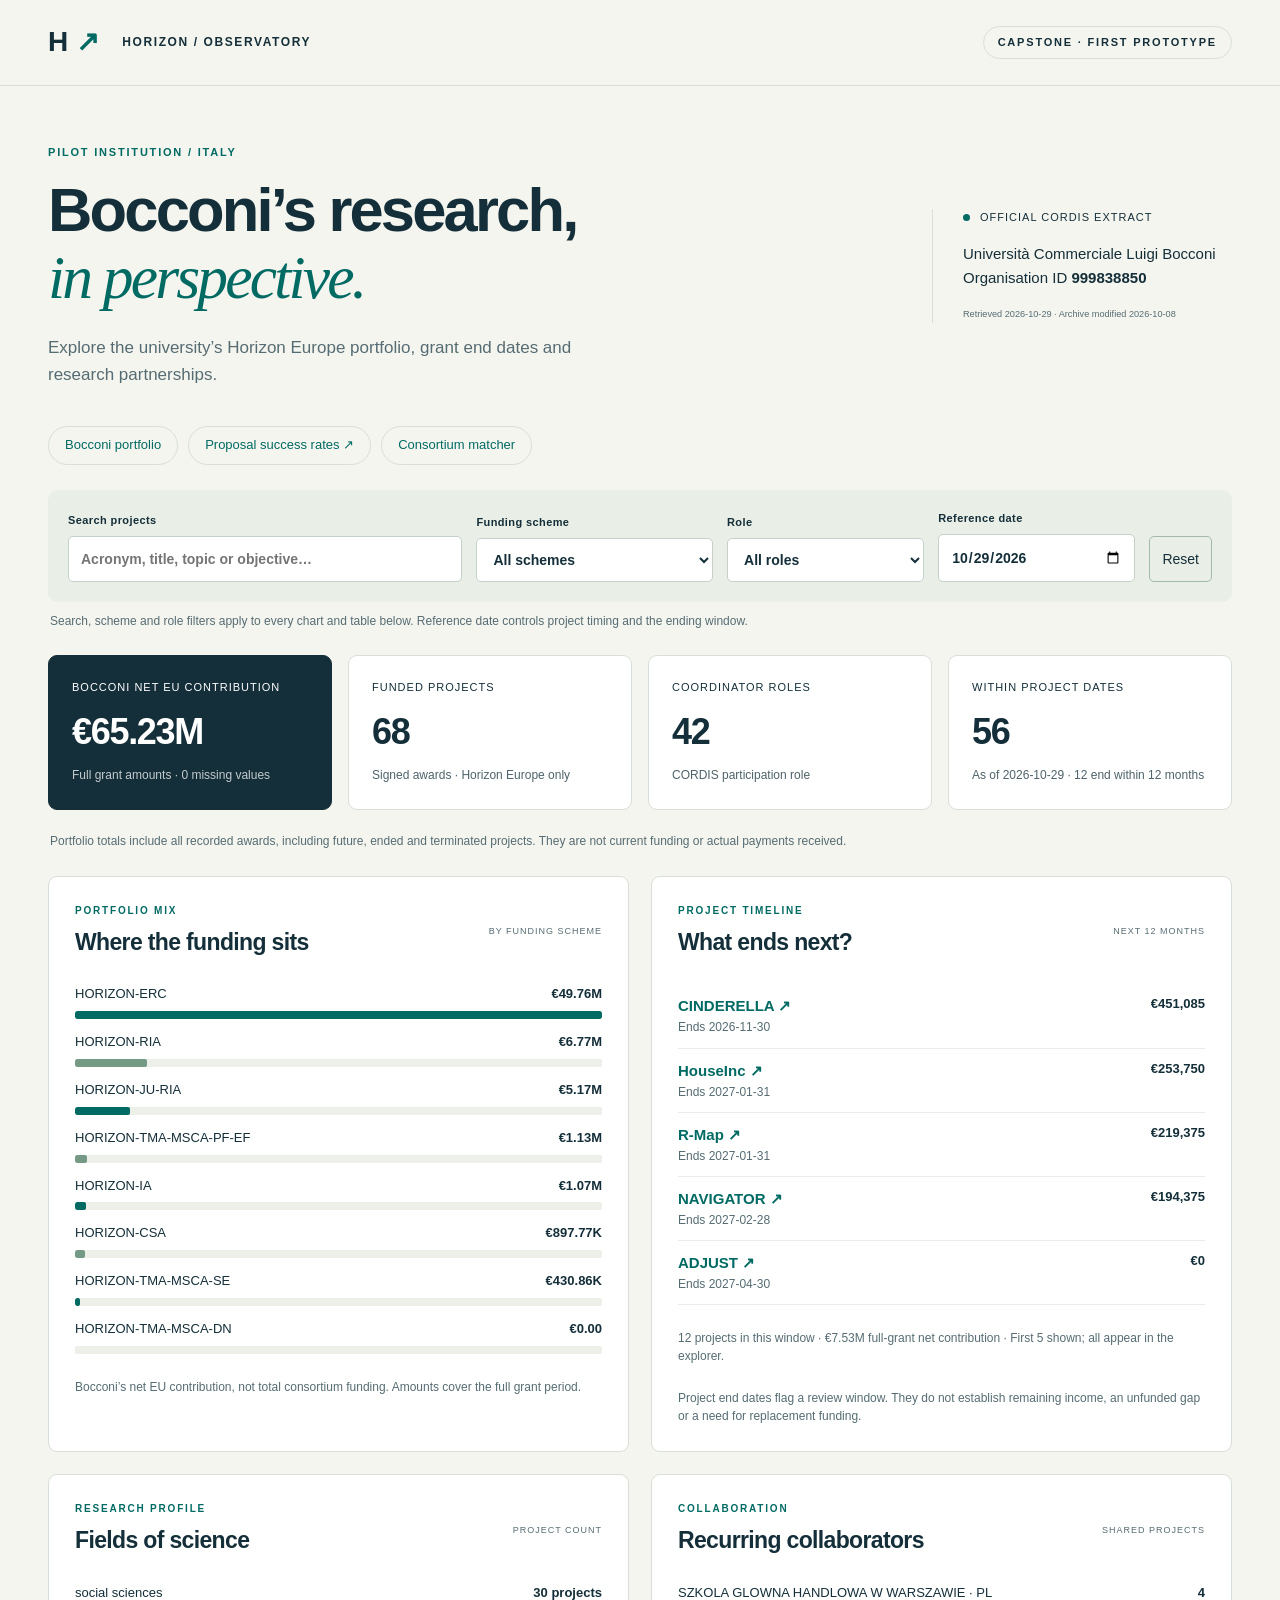
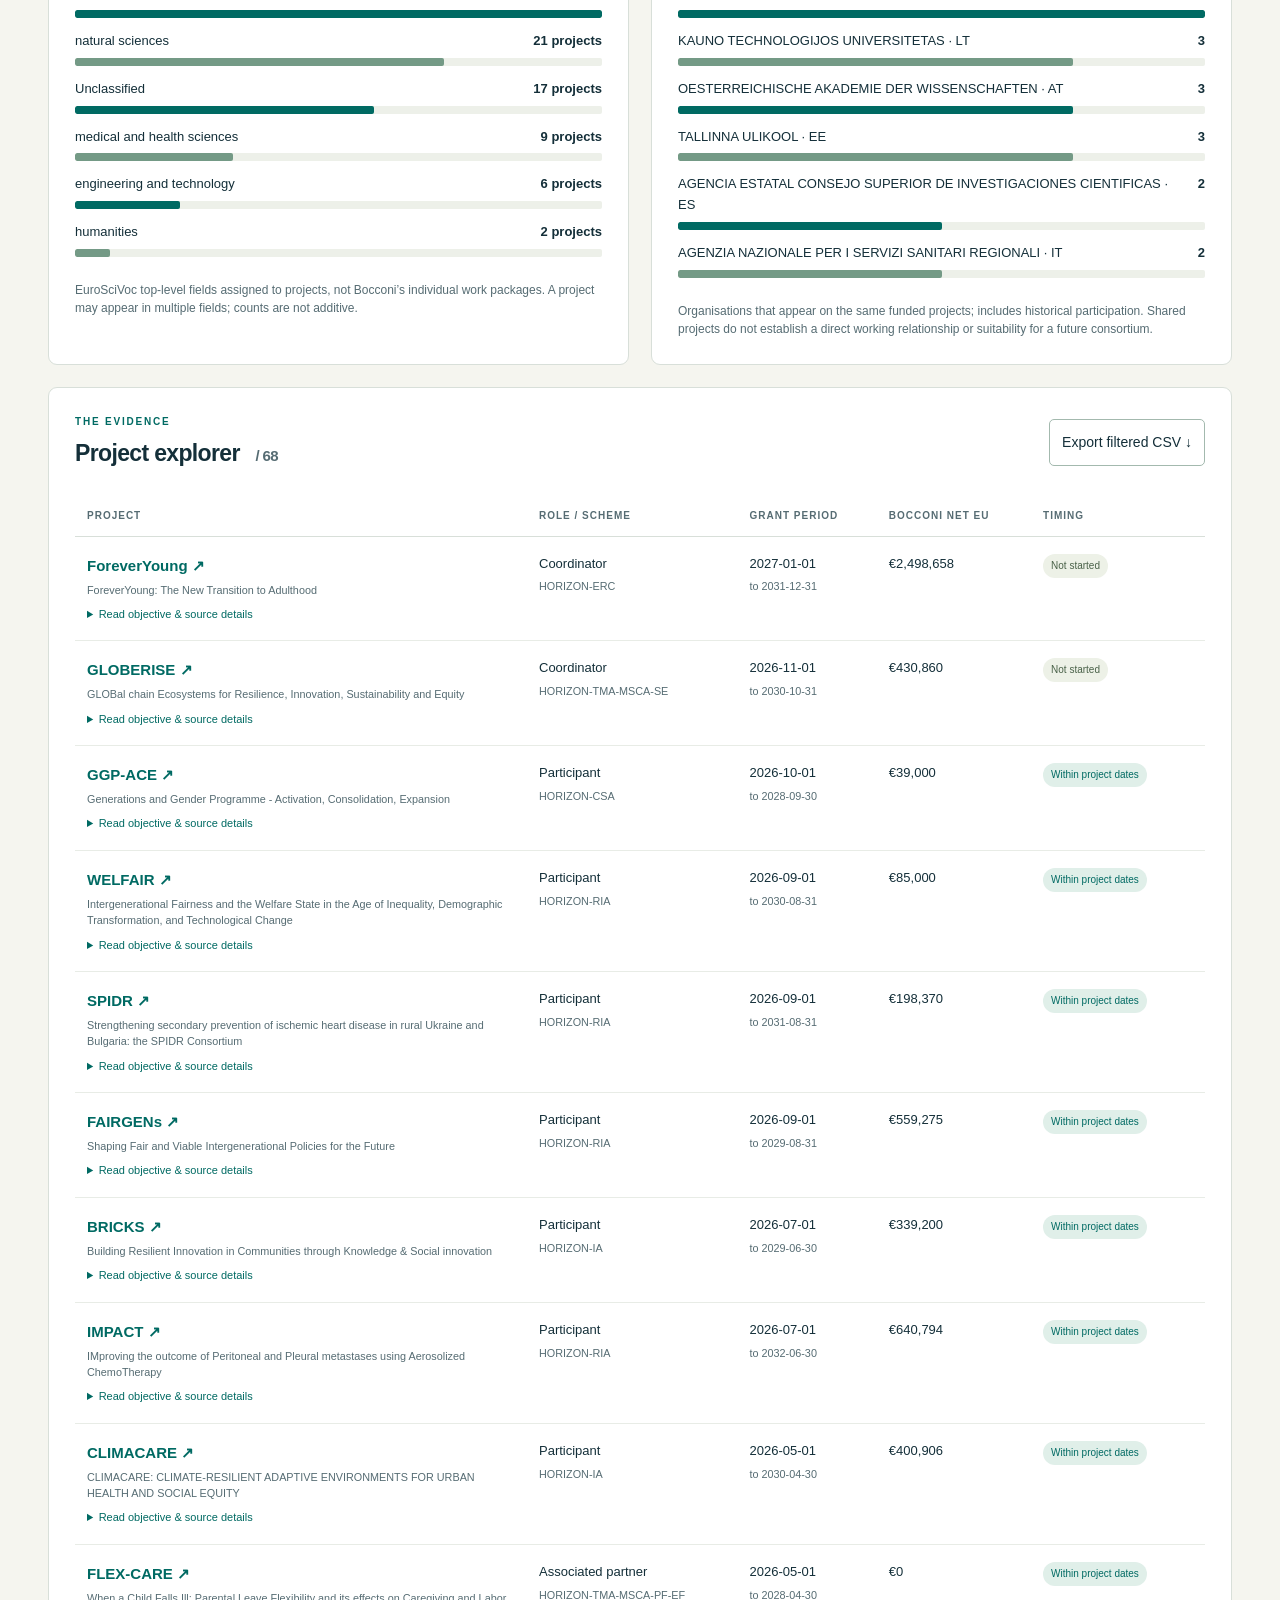
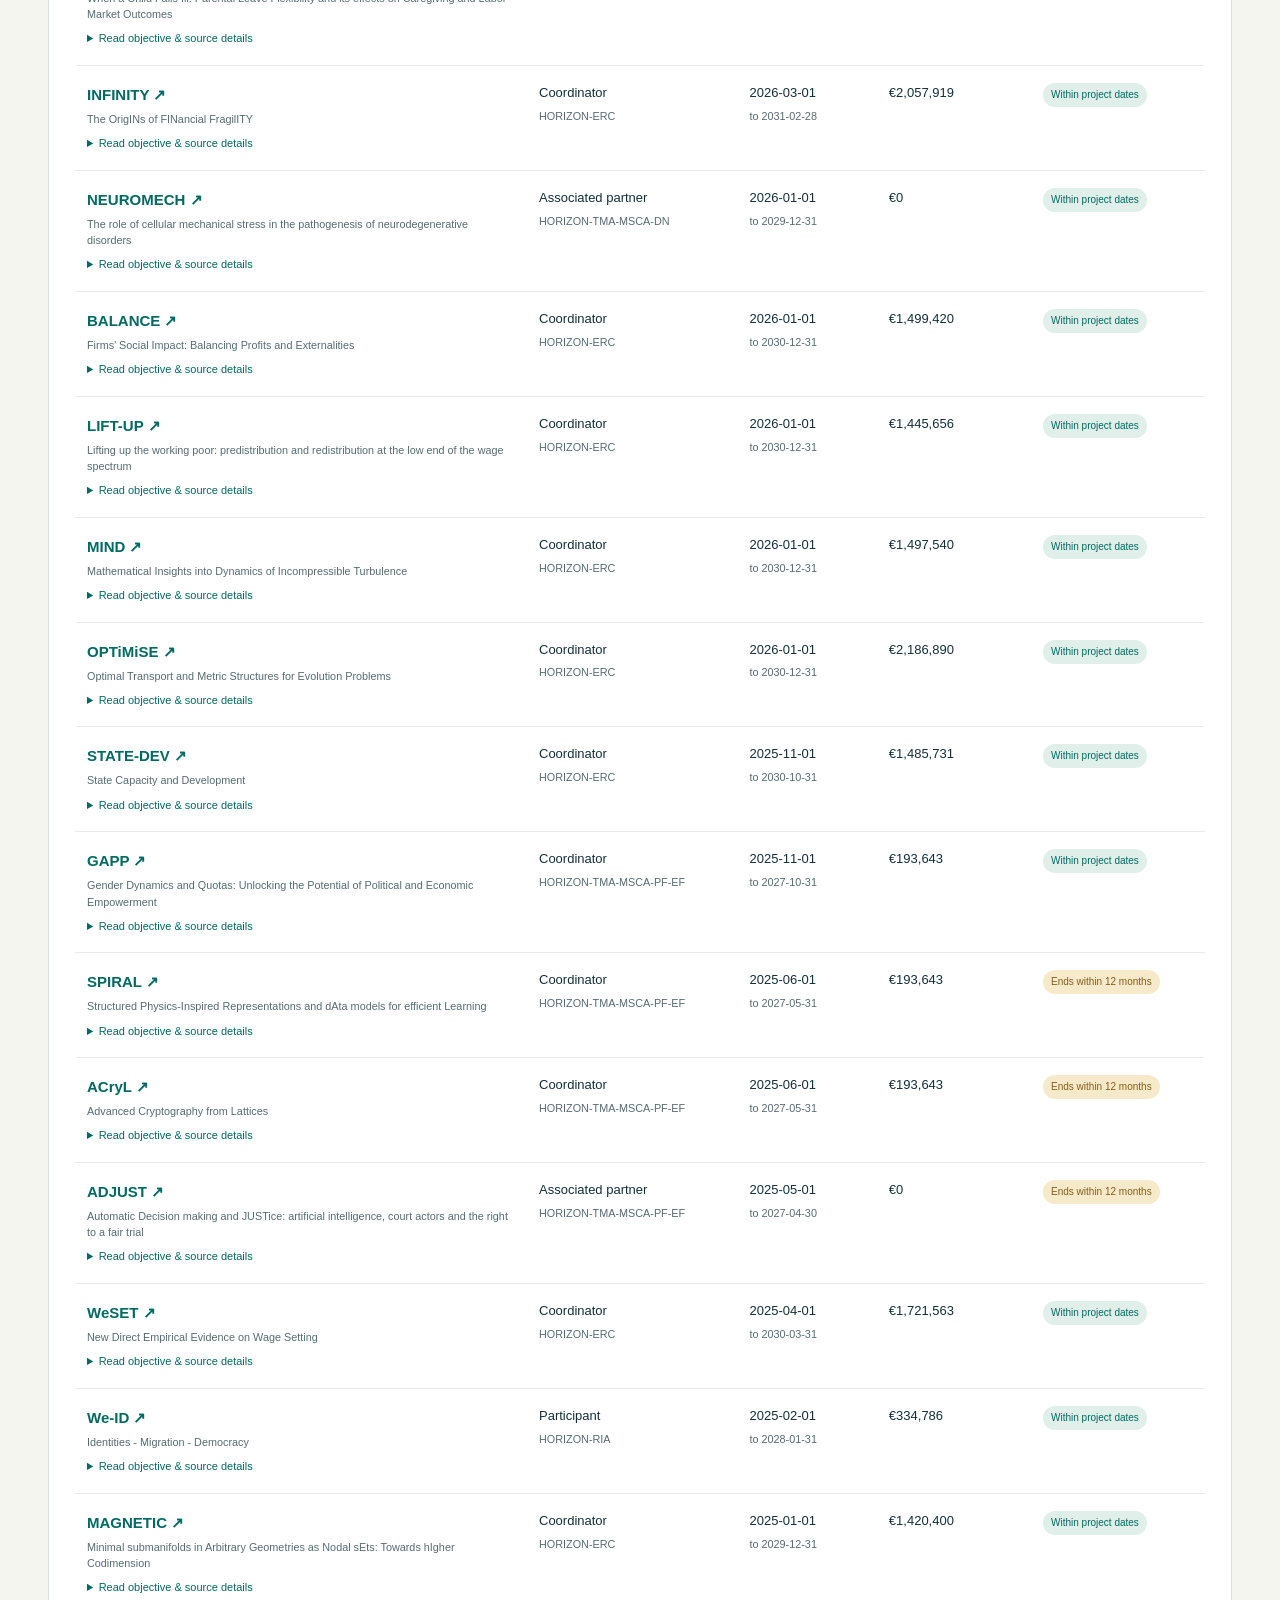
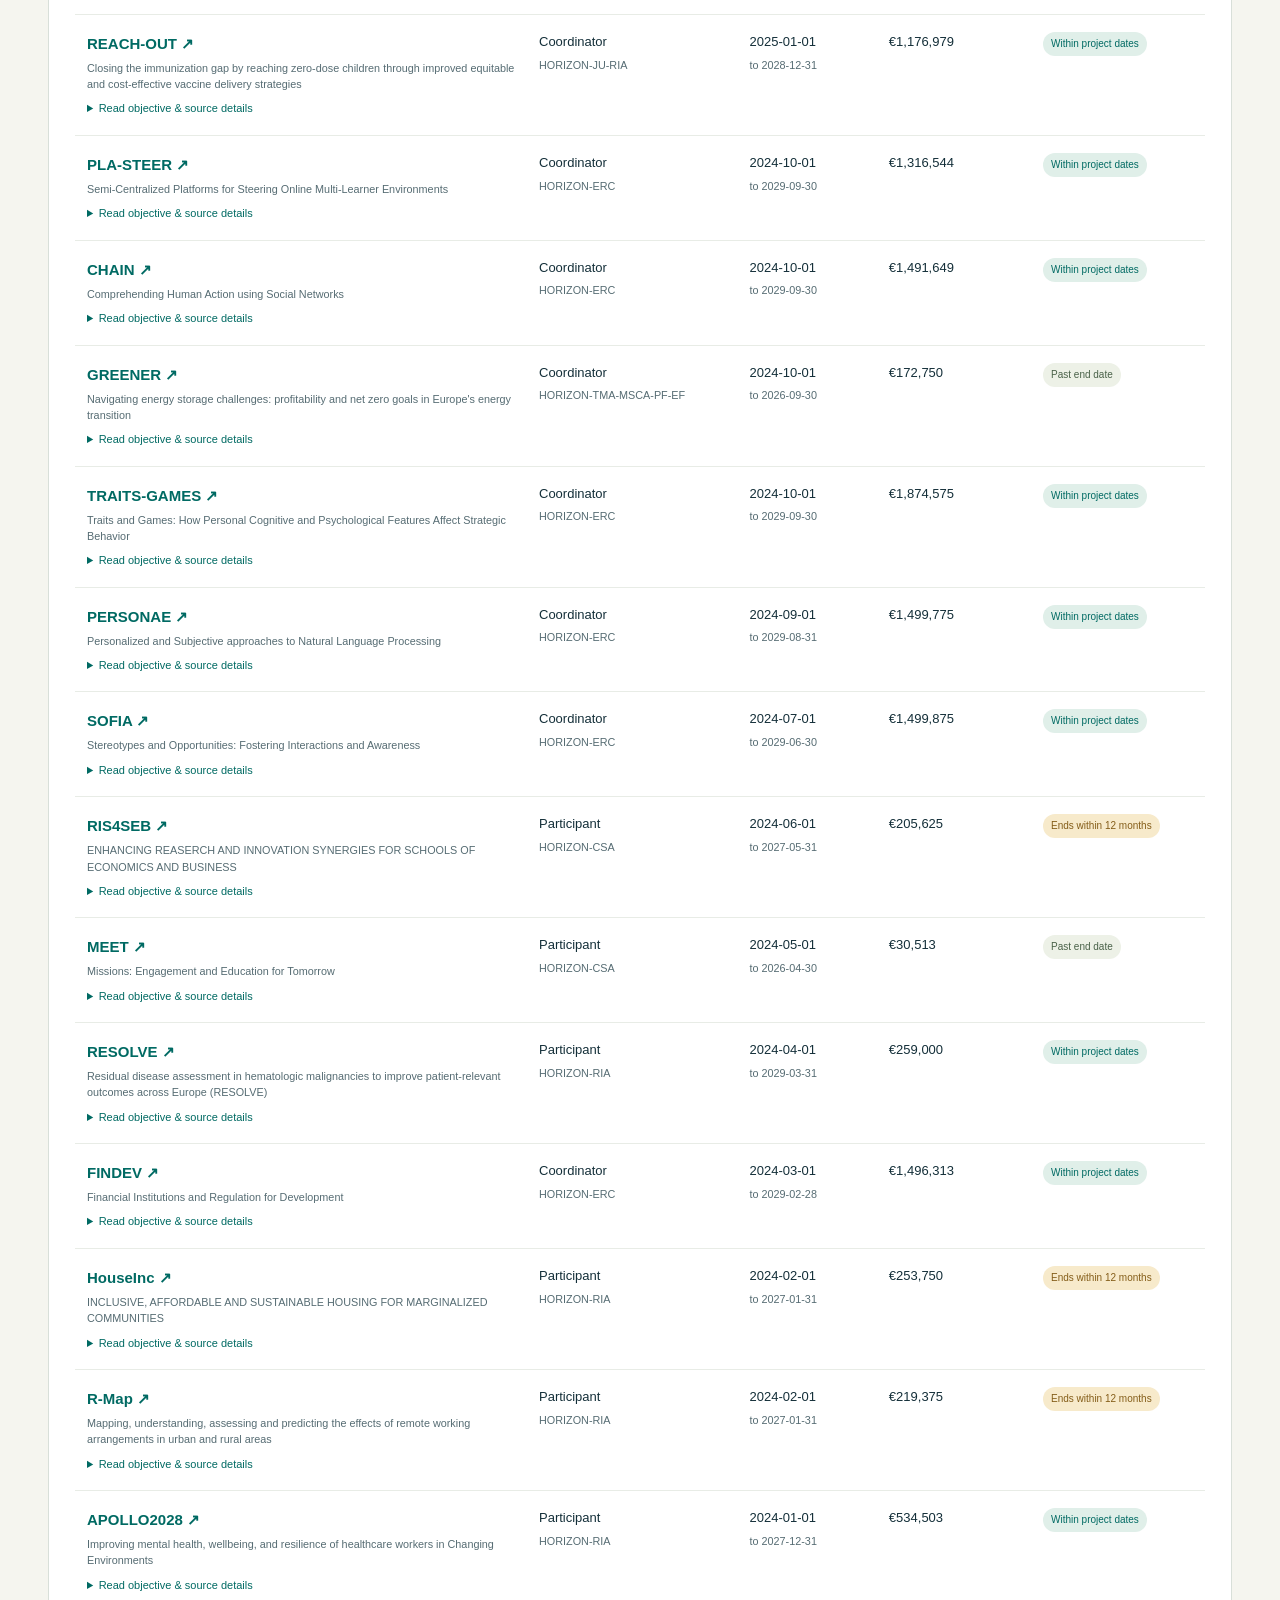
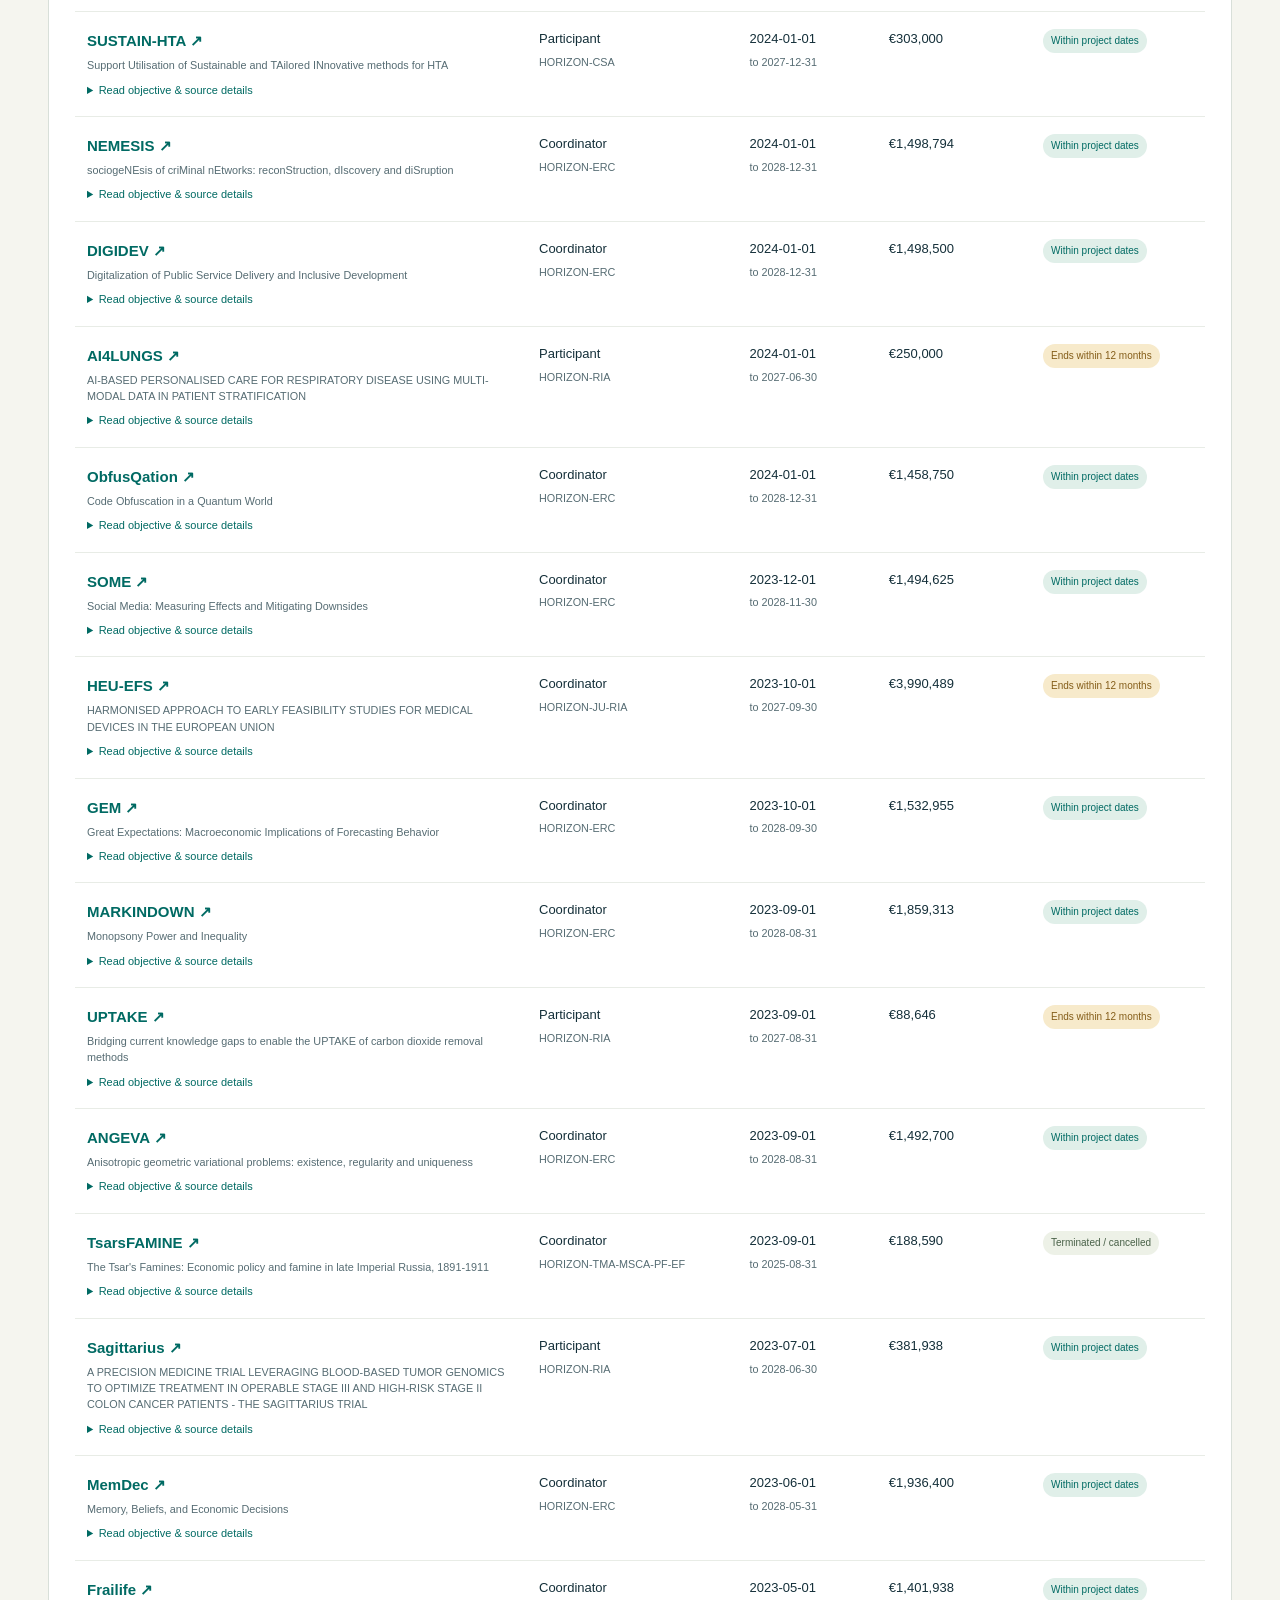
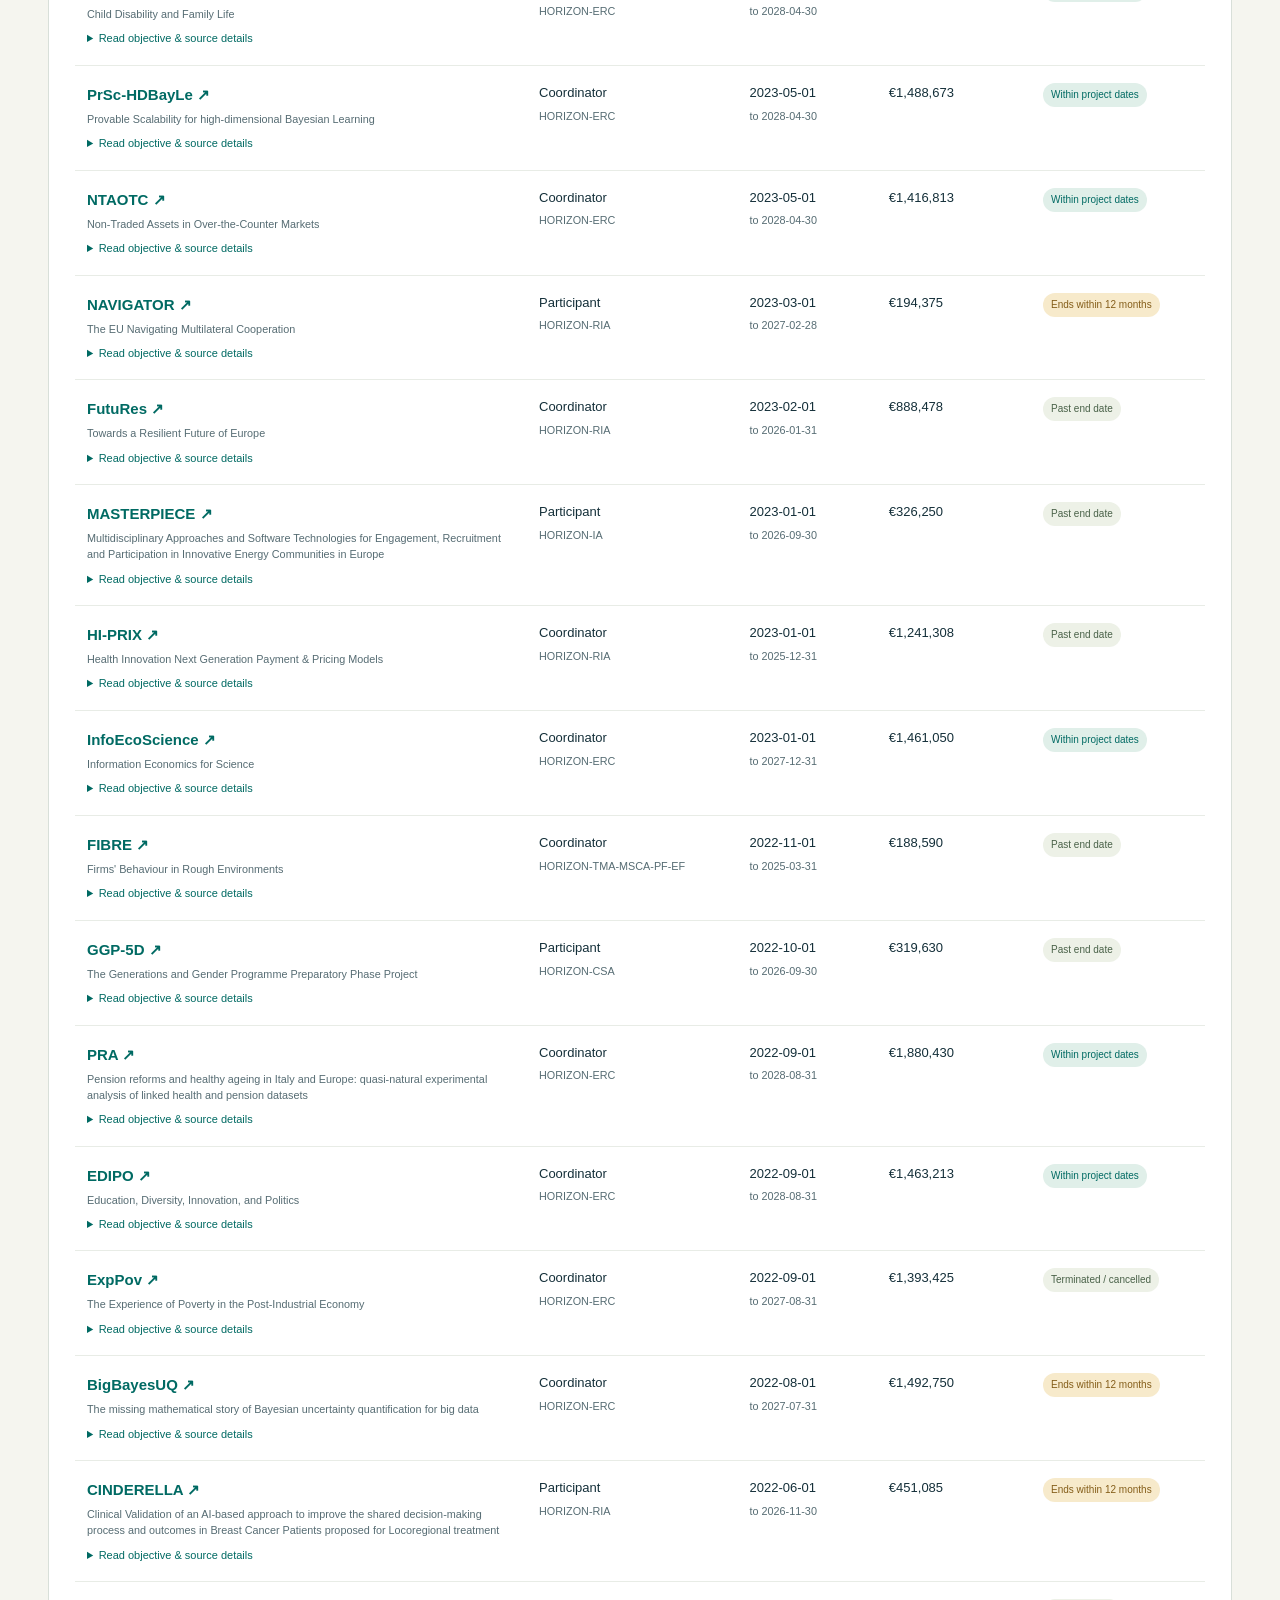
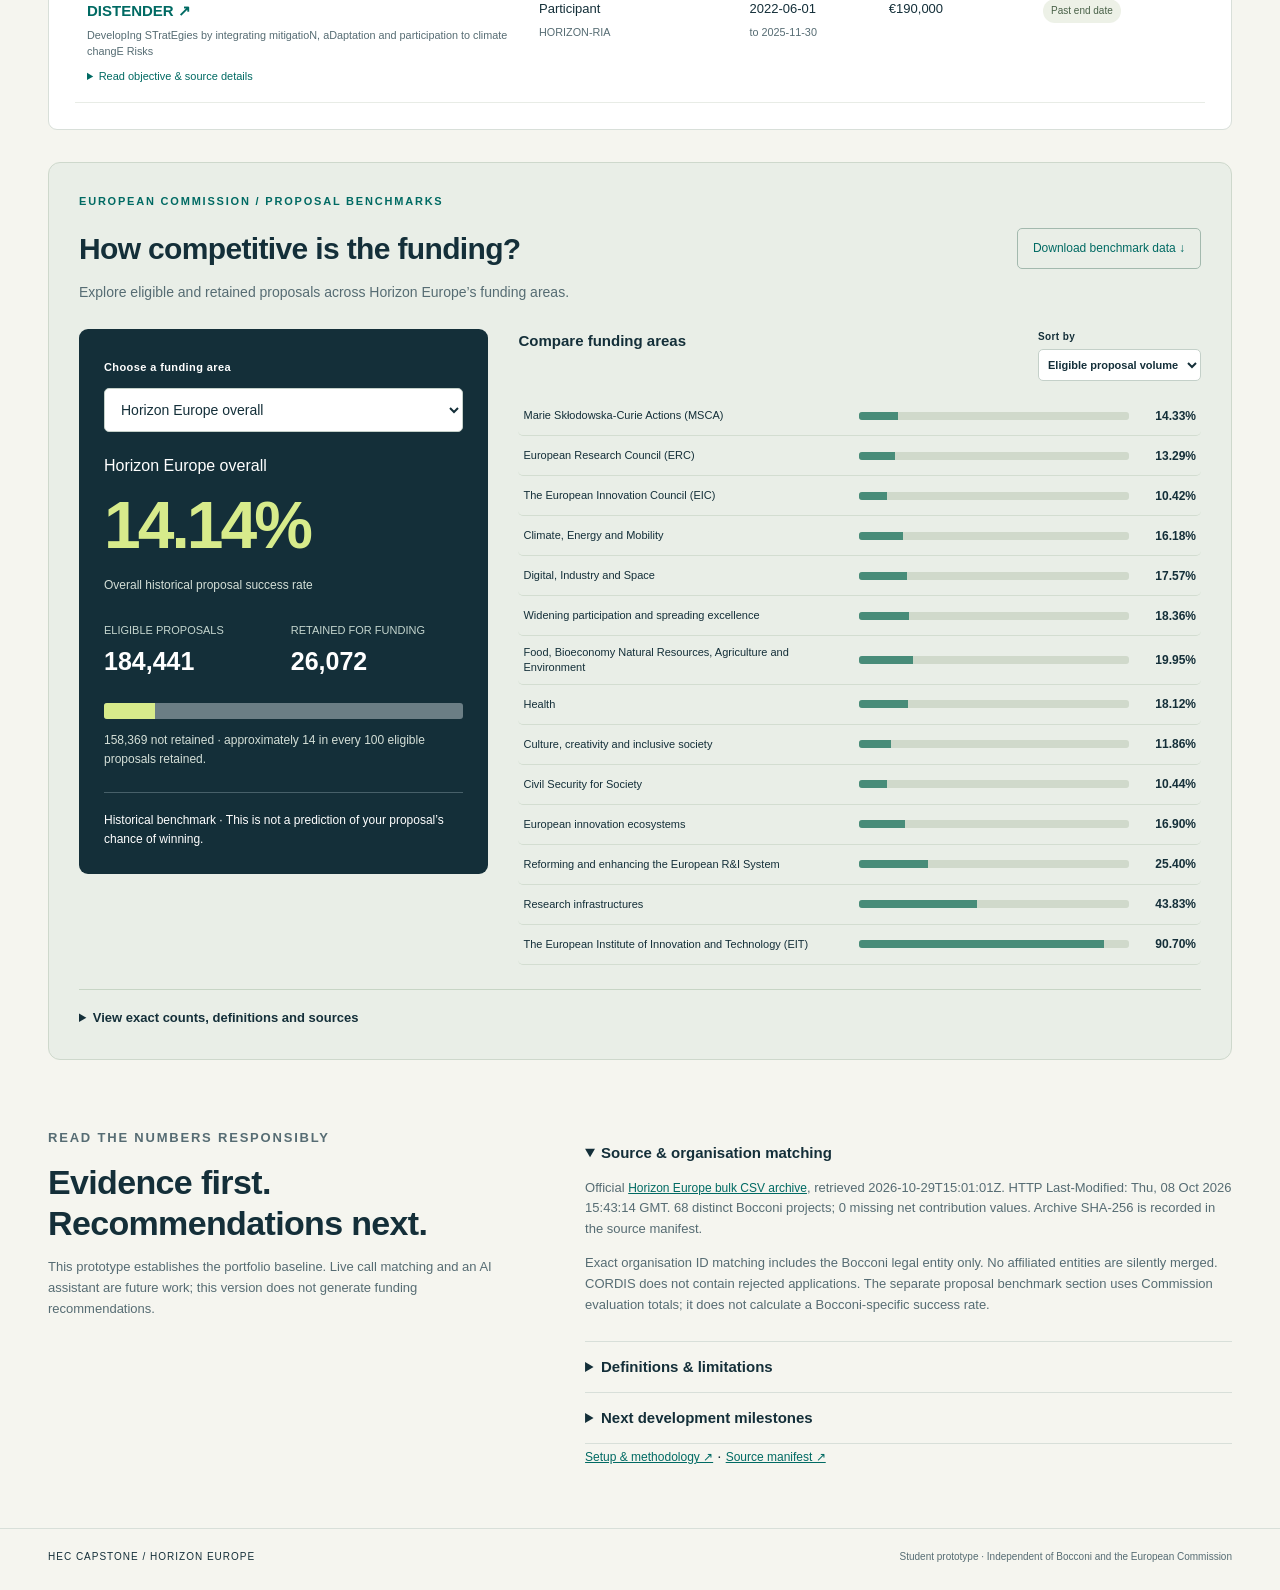
==== commit 8def92c5: "Add consortium matcher, custom profiles and manual Pages publishing" ====
--- a/index.html
+++ b/index.html
@@ -4,7 +4,7 @@
 </style></head>
 <body><header><a class="brand" href="#">H<span>↗</span> <b>HORIZON / OBSERVATORY</b></a><span class="prototype">CAPSTONE · FIRST PROTOTYPE</span></header>
 <main><section class="intro"><div><p class="eyebrow">PILOT INSTITUTION / ITALY</p><h1>Bocconi’s research,<br><em>in perspective.</em></h1><p class="lede">Explore the university’s Horizon Europe portfolio, grant end dates and research partnerships.</p></div><aside><span class="dot"></span> OFFICIAL CORDIS EXTRACT<p>Università Commerciale Luigi Bocconi<br>Organisation ID <strong>999838850</strong></p><small id="snapshot"></small></aside></section>
-<nav class="section-nav" aria-label="Dashboard sections"><a href="#portfolio">Bocconi portfolio</a><a href="#success-rates">Proposal success rates ↗</a></nav>
+<nav class="section-nav" aria-label="Dashboard sections"><a href="#portfolio">Bocconi portfolio</a><a href="#success-rates">Proposal success rates ↗</a><a href="matcher.html">Consortium matcher</a></nav>
 <section id="portfolio" class="controls" aria-label="Portfolio filters"><label>Search projects<input id="search" type="search" placeholder="Acronym, title, topic or objective…"></label><label>Funding scheme<select id="scheme"><option value="">All schemes</option></select></label><label>Role<select id="role"><option value="">All roles</option><option value="coordinator">Coordinator</option><option value="participant">Participant</option><option value="associatedPartner">Associated partner</option></select></label><label>Reference date<input type="date" id="asof" value="2026-10-29"></label><button id="reset" class="secondary">Reset</button></section>
 <p class="filter-note">Search, scheme and role filters apply to every chart and table below. Reference date controls project timing and the ending window.</p>
 <section class="metrics" id="metrics" aria-live="polite"></section><p class="filter-note">Portfolio totals include all recorded awards, including future, ended and terminated projects. They are not current funding or actual payments received.</p>
